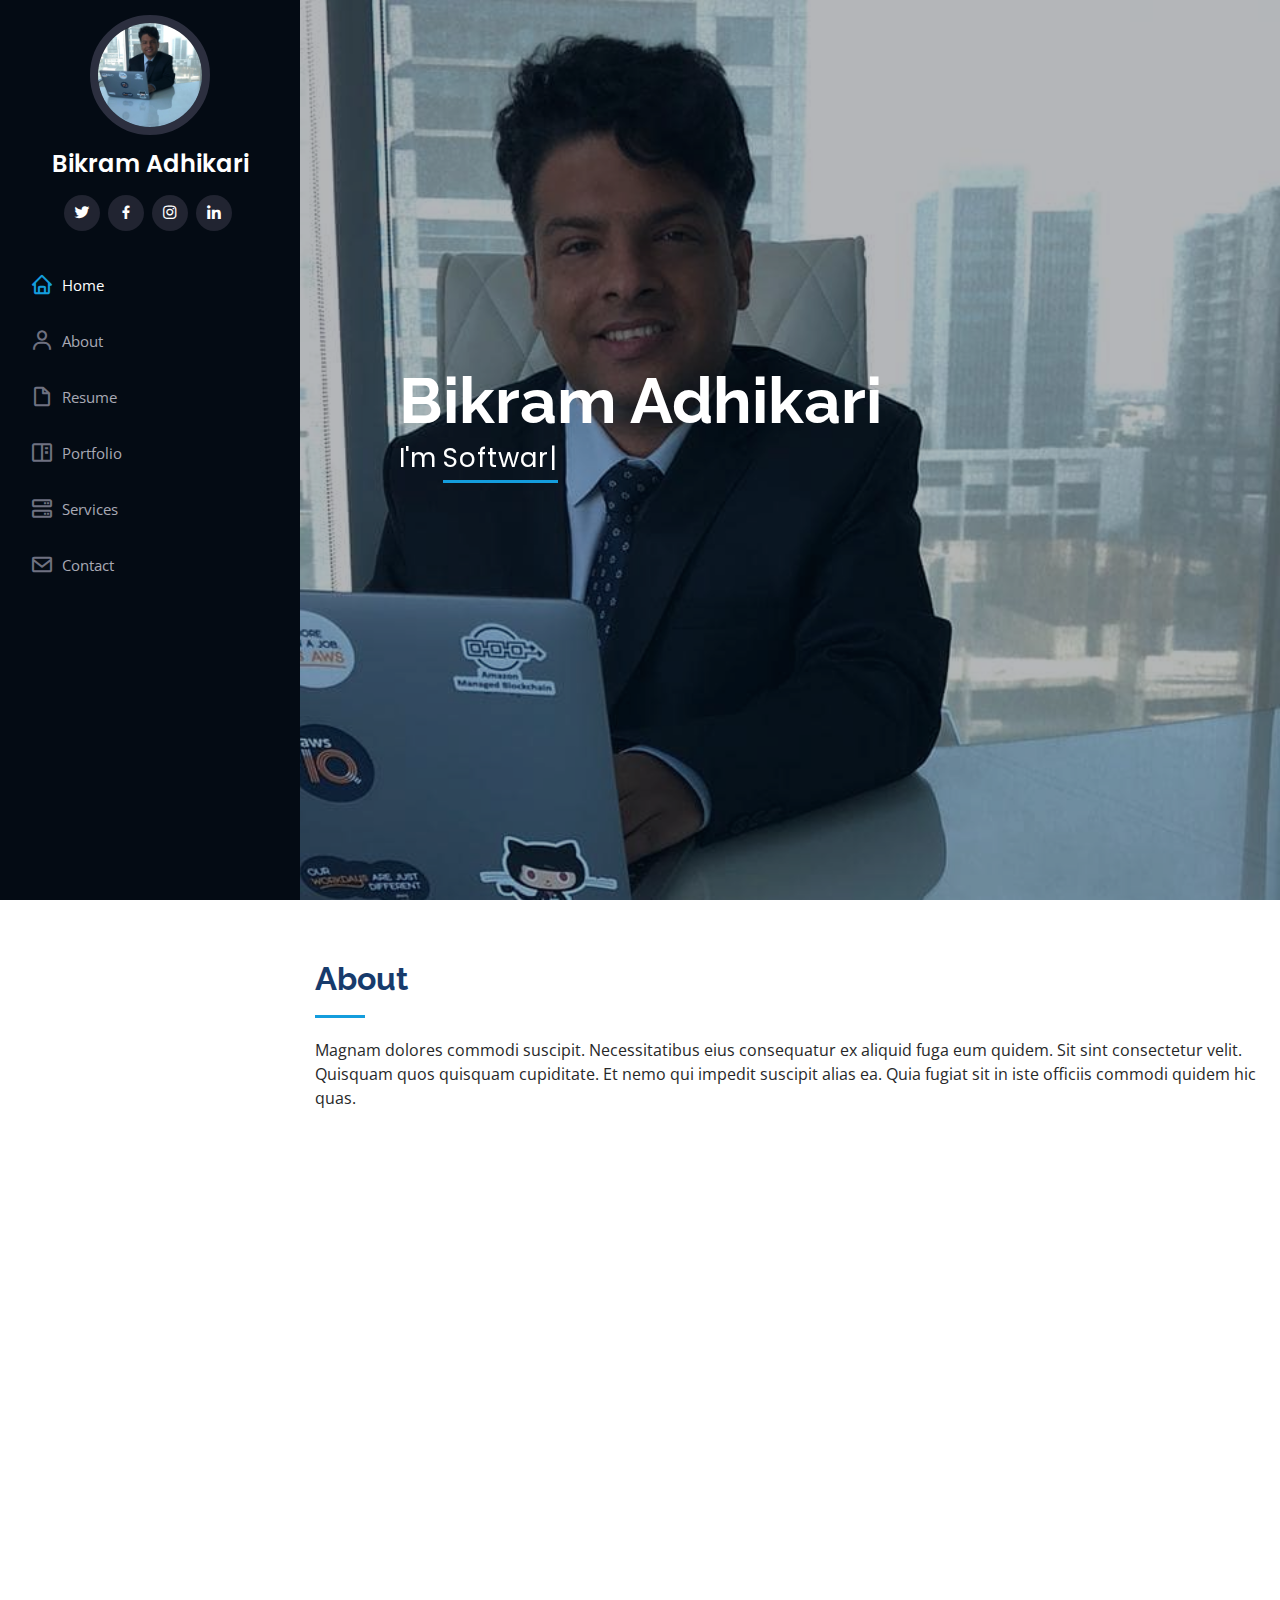
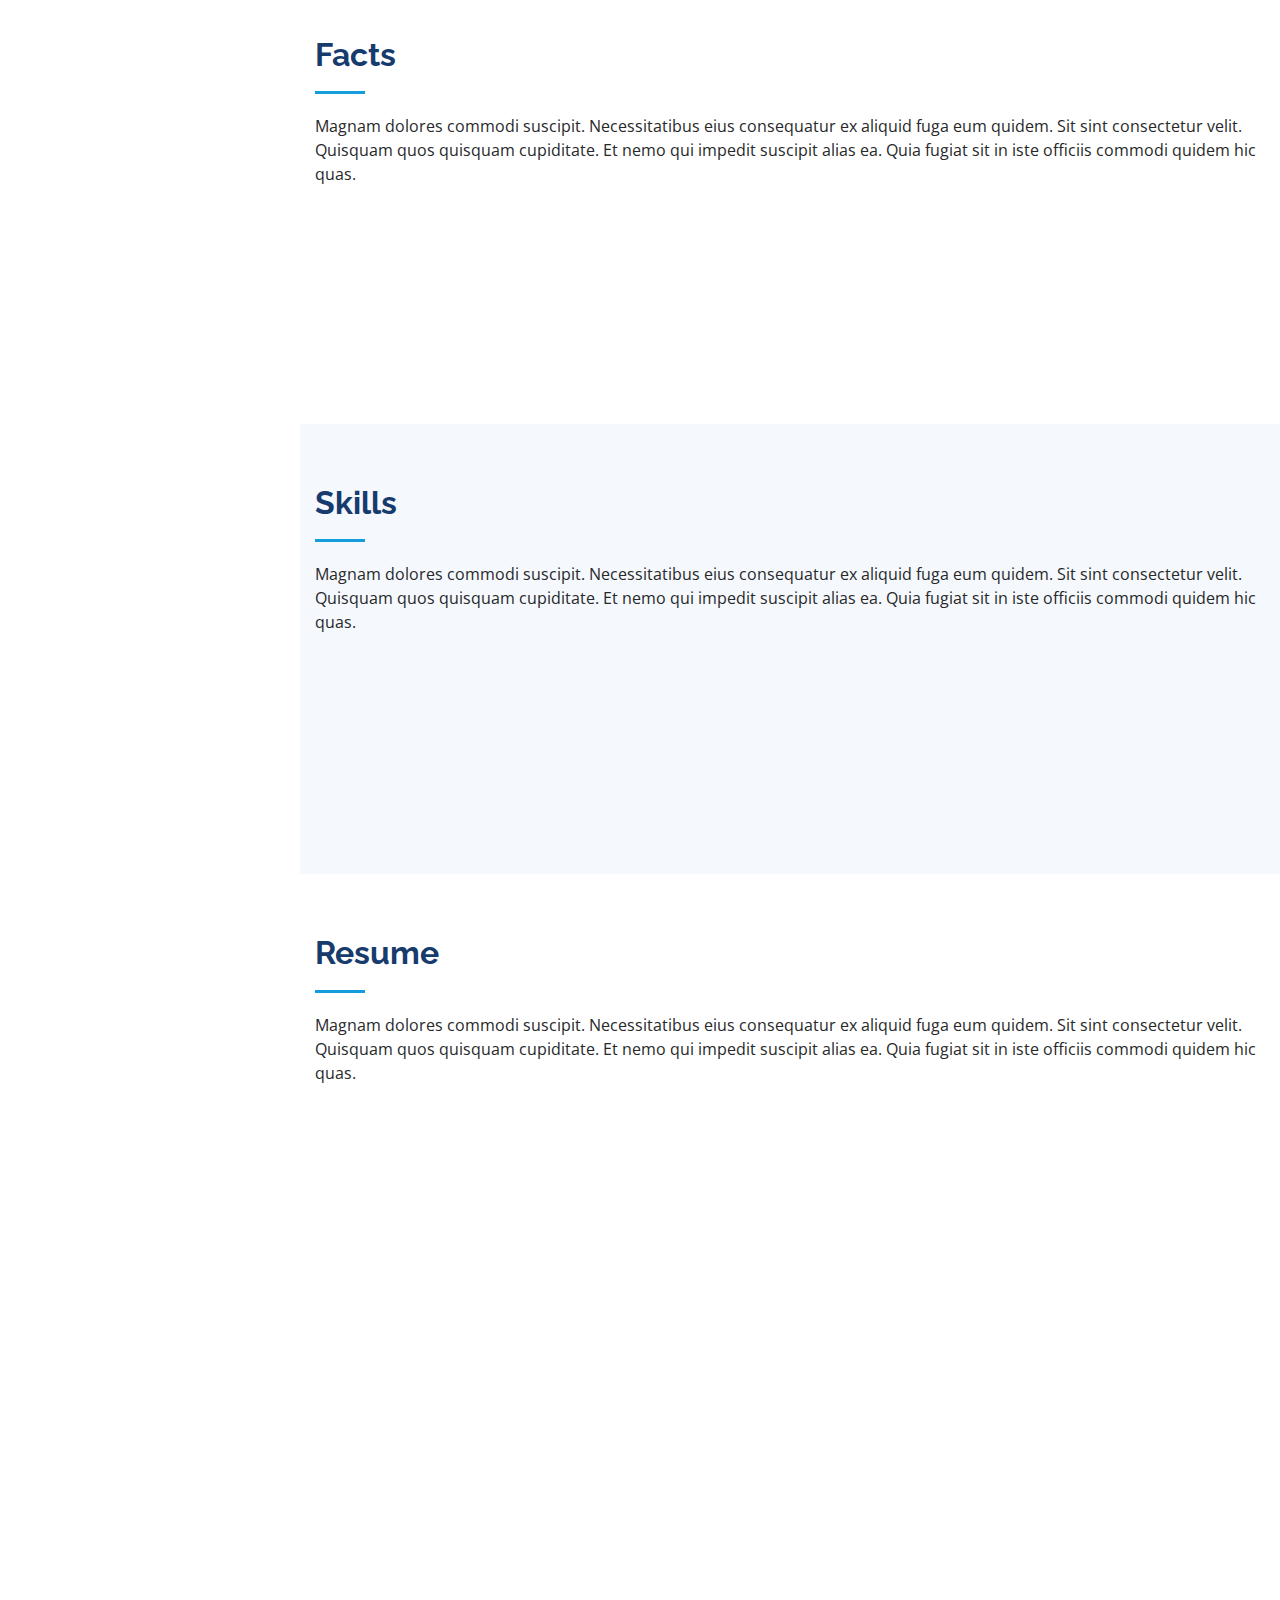
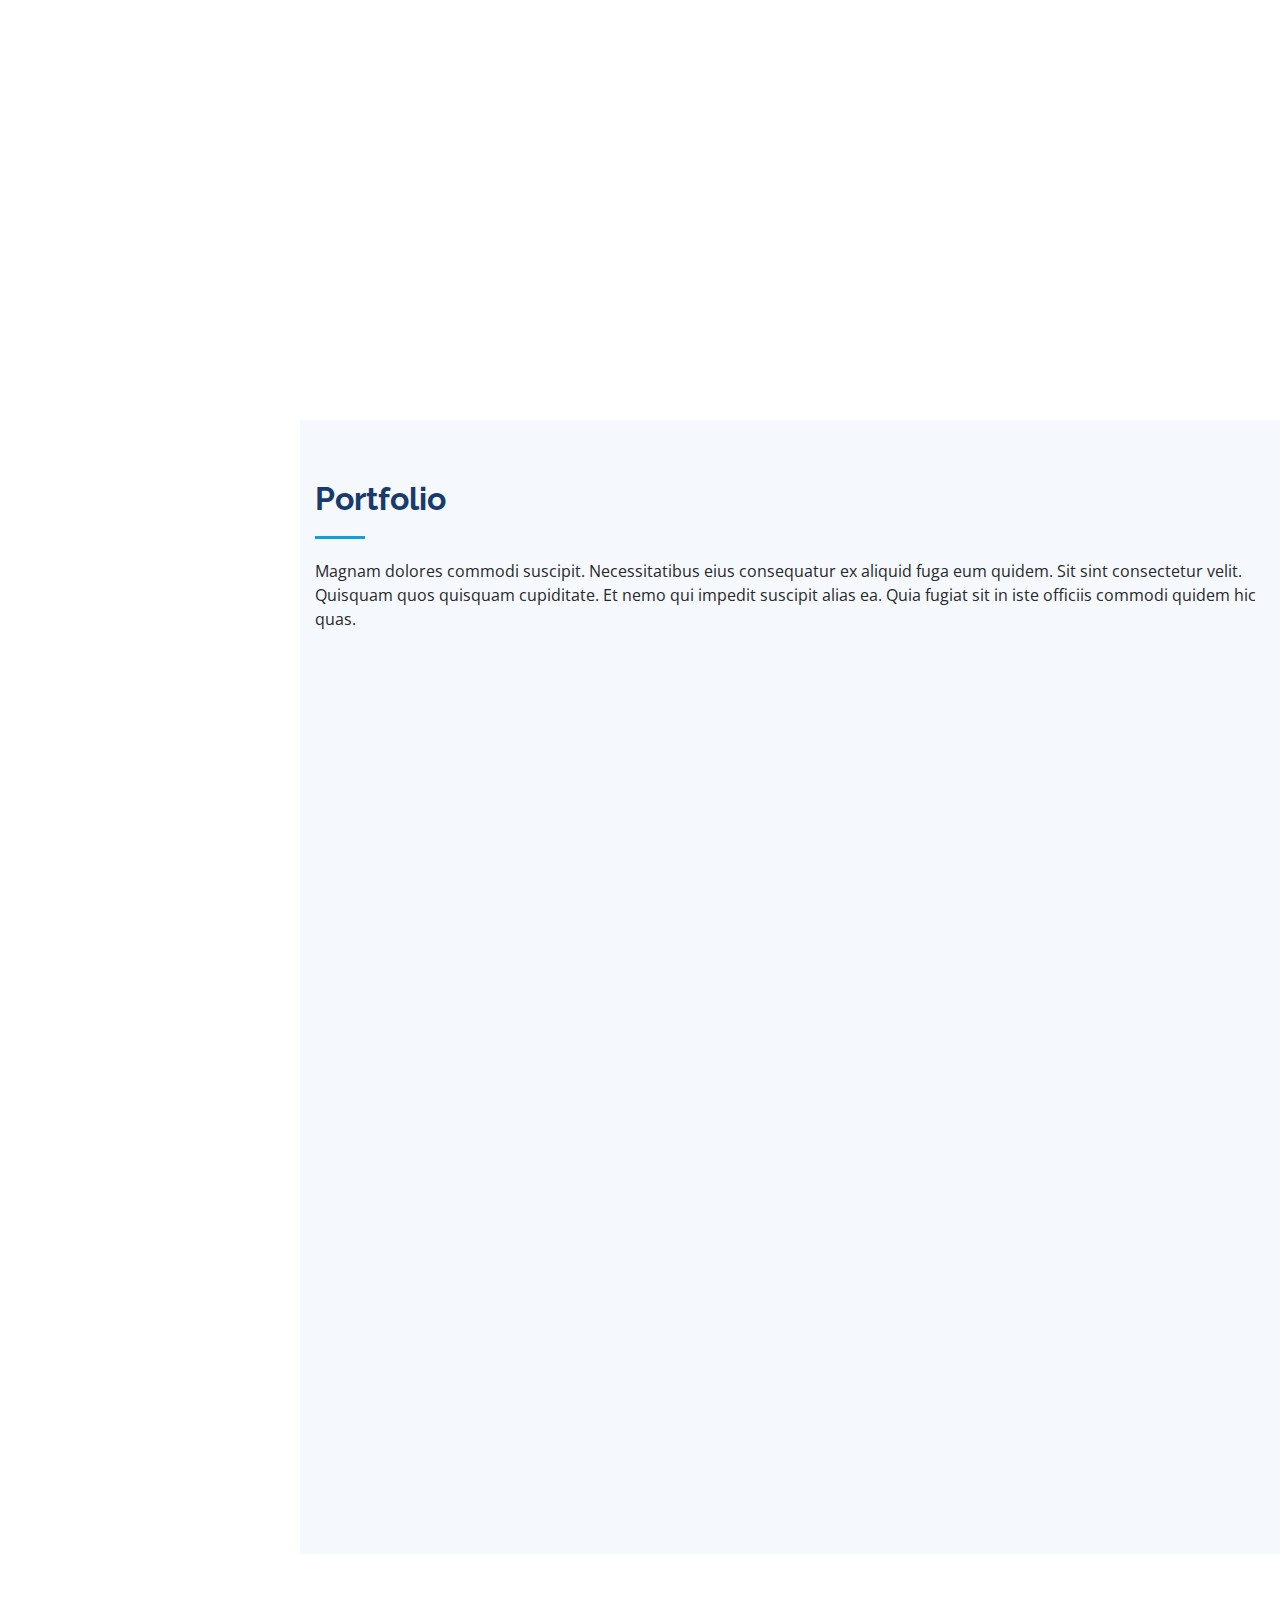
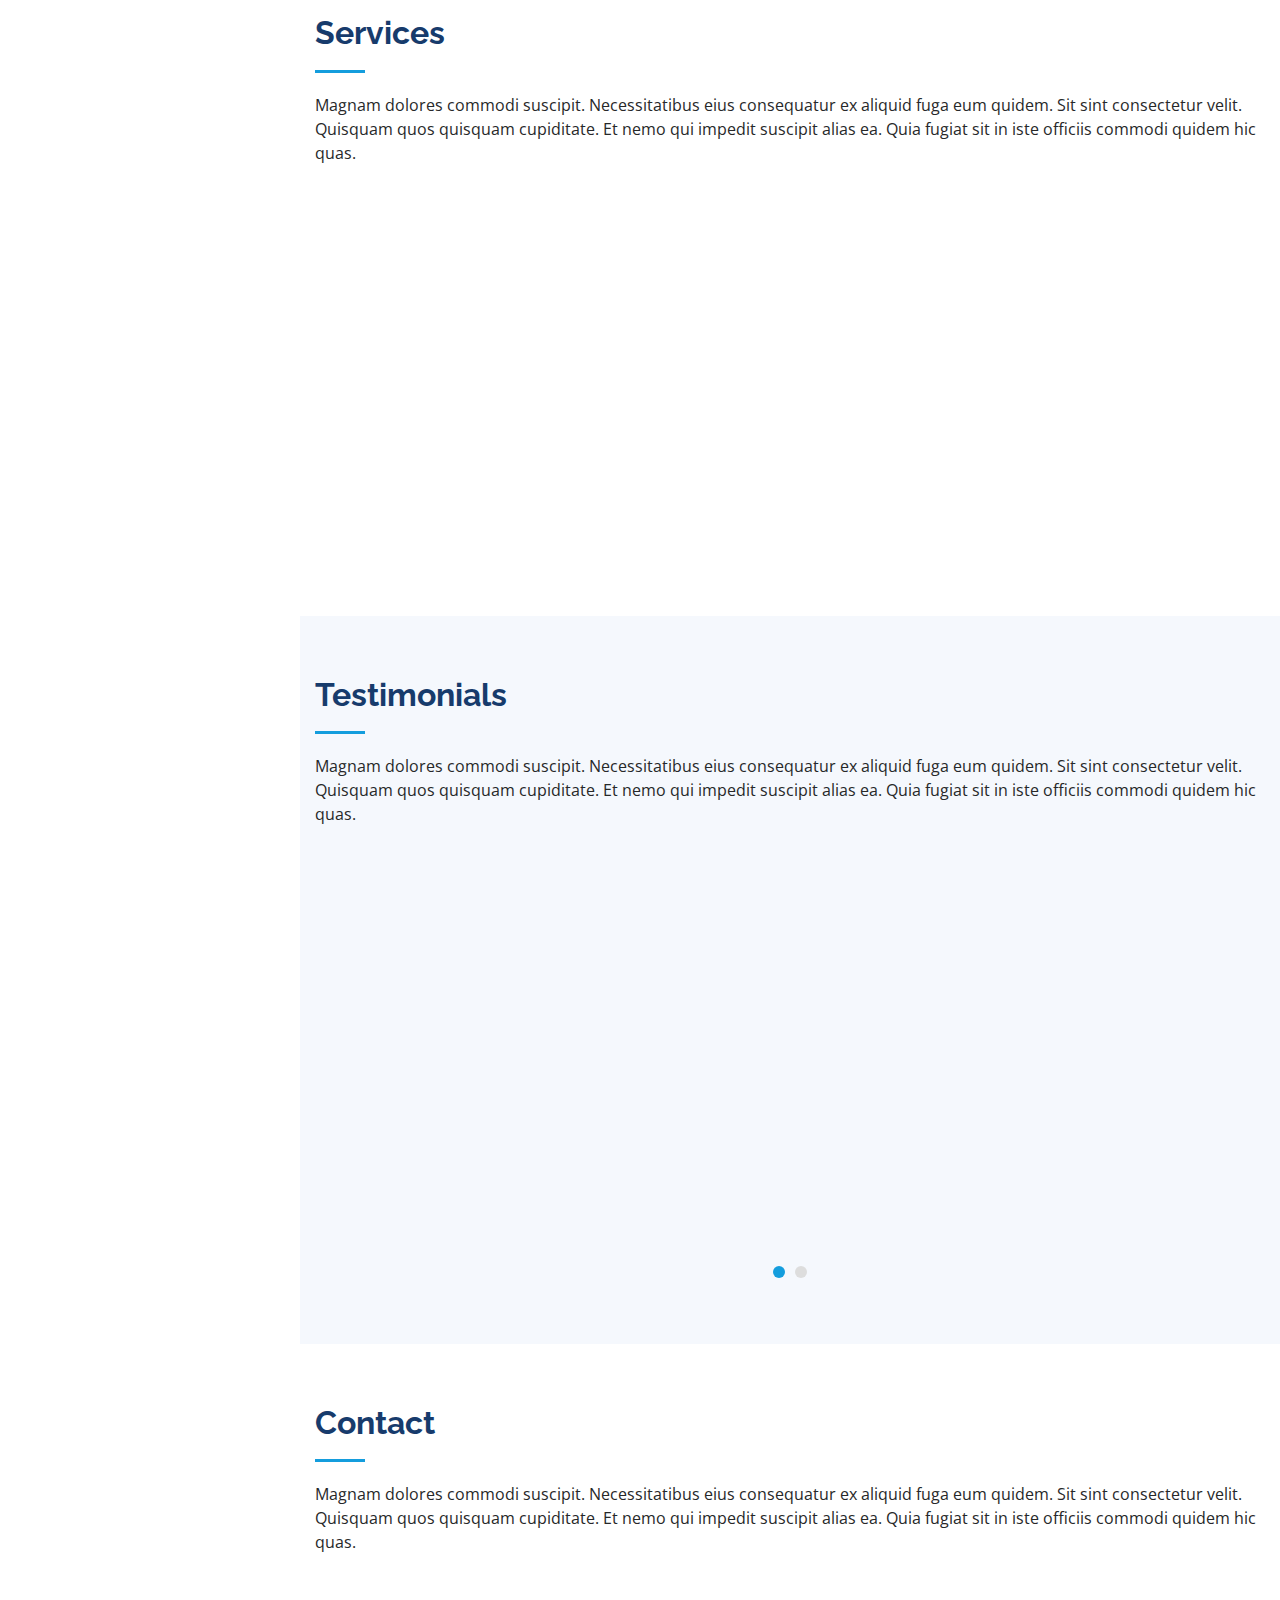
==== index.html @ 29e38da9 "first commit" ====
<!DOCTYPE html>
<html lang="en">

<head>
  <meta charset="utf-8">
  <meta content="width=device-width, initial-scale=1.0" name="viewport">

  <title>Bikram Adhikari</title>
  <meta content="" name="description">
  <meta content="" name="keywords">

  <!-- Favicons -->
  <link href="assets/img/favicon.png" rel="icon">
  <link href="assets/img/apple-touch-icon.png" rel="apple-touch-icon">

  <!-- Google Fonts -->
  <link href="https://fonts.googleapis.com/css?family=Open+Sans:300,300i,400,400i,600,600i,700,700i|Raleway:300,300i,400,400i,500,500i,600,600i,700,700i|Poppins:300,300i,400,400i,500,500i,600,600i,700,700i" rel="stylesheet">

  <!-- Vendor CSS Files -->
  <link href="assets/vendor/bootstrap/css/bootstrap.min.css" rel="stylesheet">
  <link href="assets/vendor/icofont/icofont.min.css" rel="stylesheet">
  <link href="assets/vendor/boxicons/css/boxicons.min.css" rel="stylesheet">
  <link href="assets/vendor/venobox/venobox.css" rel="stylesheet">
  <link href="assets/vendor/owl.carousel/assets/owl.carousel.min.css" rel="stylesheet">
  <link href="assets/vendor/aos/aos.css" rel="stylesheet">

  <!-- Template Main CSS File -->
  <link href="assets/css/style.css" rel="stylesheet">

  <!-- =======================================================
  * Template Name: iPortfolio - v1.5.0
  * Template URL: https://bootstrapmade.com/iportfolio-bootstrap-portfolio-websites-template/
  * Author: BootstrapMade.com
  * License: https://bootstrapmade.com/license/
  ======================================================== -->
</head>

<body>

  <!-- ======= Mobile nav toggle button ======= -->
  <button type="button" class="mobile-nav-toggle d-xl-none"><i class="icofont-navigation-menu"></i></button>

  <!-- ======= Header ======= -->
  <header id="header">
    <div class="d-flex flex-column">

      <div class="profile">
        <img src="assets/img/profile-img.jpg" alt="" class="img-fluid rounded-circle">
        <h1 class="text-light"><a href="index.html">Bikram Adhikari</a></h1>
        <div class="social-links mt-3 text-center">
          <a href="https://twitter.com/meadhikari" class="twitter" target="_blank" rel="noopener noreferrer"><i class="bx bxl-twitter"></i></a>
          <a href="https://facebook.com/meadhikari" class="facebook"><i class="bx bxl-facebook"></i></a>
          <a href="https://instagram.com/meadhikari" class="instagram"><i class="bx bxl-instagram"></i></a>
          <a href="https://www.linkedin.com/in/bikram-adhikari-7a865560/" class="linkedin"><i class="bx bxl-linkedin"></i></a>
        </div>
      </div>

      <nav class="nav-menu">
        <ul>
          <li class="active"><a href="index.html"><i class="bx bx-home"></i> <span>Home</span></a></li>
          <li><a href="#about"><i class="bx bx-user"></i> <span>About</span></a></li>
          <li><a href="#resume"><i class="bx bx-file-blank"></i> <span>Resume</span></a></li>
          <li><a href="#portfolio"><i class="bx bx-book-content"></i> Portfolio</a></li>
          <li><a href="#services"><i class="bx bx-server"></i> Services</a></li>
          <li><a href="#contact"><i class="bx bx-envelope"></i> Contact</a></li>

        </ul>
      </nav><!-- .nav-menu -->
      <button type="button" class="mobile-nav-toggle d-xl-none"><i class="icofont-navigation-menu"></i></button>

    </div>
  </header><!-- End Header -->

  <!-- ======= Hero Section ======= -->
  <section id="hero" class="d-flex flex-column justify-content-center align-items-center">
    <div class="hero-container" data-aos="fade-in">
      <h1>Bikram Adhikari</h1>
      <p>I'm <span class="typed" data-typed-items="Software Engineer, Workaholic, Foodie, Wonderer"></span></p>
    </div>
  </section><!-- End Hero -->

  <main id="main">

    <!-- ======= About Section ======= -->
    <section id="about" class="about">
      <div class="container">

        <div class="section-title">
          <h2>About</h2>
          <p>Magnam dolores commodi suscipit. Necessitatibus eius consequatur ex aliquid fuga eum quidem. Sit sint consectetur velit. Quisquam quos quisquam cupiditate. Et nemo qui impedit suscipit alias ea. Quia fugiat sit in iste officiis commodi quidem hic quas.</p>
        </div>

        <div class="row">
          <div class="col-lg-4" data-aos="fade-right">
            <img src="assets/img/profile-img.jpg" class="img-fluid" alt="">
          </div>
          <div class="col-lg-8 pt-4 pt-lg-0 content" data-aos="fade-left">
            <h3>UI/UX Designer &amp; Web Developer.</h3>
            <p class="font-italic">
              Lorem ipsum dolor sit amet, consectetur adipiscing elit, sed do eiusmod tempor incididunt ut labore et dolore
              magna aliqua.
            </p>
            <div class="row">
              <div class="col-lg-6">
                <ul>
                  <li><i class="icofont-rounded-right"></i> <strong>Birthday:</strong> 1 May 1995</li>
                  <li><i class="icofont-rounded-right"></i> <strong>Website:</strong> www.example.com</li>
                  <li><i class="icofont-rounded-right"></i> <strong>Phone:</strong> +123 456 7890</li>
                  <li><i class="icofont-rounded-right"></i> <strong>City:</strong> City : New York, USA</li>
                </ul>
              </div>
              <div class="col-lg-6">
                <ul>
                  <li><i class="icofont-rounded-right"></i> <strong>Age:</strong> 30</li>
                  <li><i class="icofont-rounded-right"></i> <strong>Degree:</strong> Master</li>
                  <li><i class="icofont-rounded-right"></i> <strong>PhEmailone:</strong> email@example.com</li>
                  <li><i class="icofont-rounded-right"></i> <strong>Freelance:</strong> Available</li>
                </ul>
              </div>
            </div>
            <p>
              Officiis eligendi itaque labore et dolorum mollitia officiis optio vero. Quisquam sunt adipisci omnis et ut. Nulla accusantium dolor incidunt officia tempore. Et eius omnis.
              Cupiditate ut dicta maxime officiis quidem quia. Sed et consectetur qui quia repellendus itaque neque. Aliquid amet quidem ut quaerat cupiditate. Ab et eum qui repellendus omnis culpa magni laudantium dolores.
            </p>
          </div>
        </div>

      </div>
    </section><!-- End About Section -->

    <!-- ======= Facts Section ======= -->
    <section id="facts" class="facts">
      <div class="container">

        <div class="section-title">
          <h2>Facts</h2>
          <p>Magnam dolores commodi suscipit. Necessitatibus eius consequatur ex aliquid fuga eum quidem. Sit sint consectetur velit. Quisquam quos quisquam cupiditate. Et nemo qui impedit suscipit alias ea. Quia fugiat sit in iste officiis commodi quidem hic quas.</p>
        </div>

        <div class="row no-gutters">

          <div class="col-lg-3 col-md-6 d-md-flex align-items-md-stretch" data-aos="fade-up">
            <div class="count-box">
              <i class="icofont-simple-smile"></i>
              <span data-toggle="counter-up">232</span>
              <p><strong>Happy Clients</strong> consequuntur quae</p>
            </div>
          </div>

          <div class="col-lg-3 col-md-6 d-md-flex align-items-md-stretch" data-aos="fade-up" data-aos-delay="100">
            <div class="count-box">
              <i class="icofont-document-folder"></i>
              <span data-toggle="counter-up">521</span>
              <p><strong>Projects</strong> adipisci atque cum quia aut</p>
            </div>
          </div>

          <div class="col-lg-3 col-md-6 d-md-flex align-items-md-stretch" data-aos="fade-up" data-aos-delay="200">
            <div class="count-box">
              <i class="icofont-live-support"></i>
              <span data-toggle="counter-up">1,463</span>
              <p><strong>Hours Of Support</strong> aut commodi quaerat</p>
            </div>
          </div>

          <div class="col-lg-3 col-md-6 d-md-flex align-items-md-stretch" data-aos="fade-up" data-aos-delay="300">
            <div class="count-box">
              <i class="icofont-users-alt-5"></i>
              <span data-toggle="counter-up">15</span>
              <p><strong>Hard Workers</strong> rerum asperiores dolor</p>
            </div>
          </div>

        </div>

      </div>
    </section><!-- End Facts Section -->

    <!-- ======= Skills Section ======= -->
    <section id="skills" class="skills section-bg">
      <div class="container">

        <div class="section-title">
          <h2>Skills</h2>
          <p>Magnam dolores commodi suscipit. Necessitatibus eius consequatur ex aliquid fuga eum quidem. Sit sint consectetur velit. Quisquam quos quisquam cupiditate. Et nemo qui impedit suscipit alias ea. Quia fugiat sit in iste officiis commodi quidem hic quas.</p>
        </div>

        <div class="row skills-content">

          <div class="col-lg-6" data-aos="fade-up">

            <div class="progress">
              <span class="skill">HTML <i class="val">100%</i></span>
              <div class="progress-bar-wrap">
                <div class="progress-bar" role="progressbar" aria-valuenow="100" aria-valuemin="0" aria-valuemax="100"></div>
              </div>
            </div>

            <div class="progress">
              <span class="skill">CSS <i class="val">90%</i></span>
              <div class="progress-bar-wrap">
                <div class="progress-bar" role="progressbar" aria-valuenow="90" aria-valuemin="0" aria-valuemax="100"></div>
              </div>
            </div>

            <div class="progress">
              <span class="skill">JavaScript <i class="val">75%</i></span>
              <div class="progress-bar-wrap">
                <div class="progress-bar" role="progressbar" aria-valuenow="75" aria-valuemin="0" aria-valuemax="100"></div>
              </div>
            </div>

          </div>

          <div class="col-lg-6" data-aos="fade-up" data-aos-delay="100">

            <div class="progress">
              <span class="skill">PHP <i class="val">80%</i></span>
              <div class="progress-bar-wrap">
                <div class="progress-bar" role="progressbar" aria-valuenow="80" aria-valuemin="0" aria-valuemax="100"></div>
              </div>
            </div>

            <div class="progress">
              <span class="skill">WordPress/CMS <i class="val">90%</i></span>
              <div class="progress-bar-wrap">
                <div class="progress-bar" role="progressbar" aria-valuenow="90" aria-valuemin="0" aria-valuemax="100"></div>
              </div>
            </div>

            <div class="progress">
              <span class="skill">Photoshop <i class="val">55%</i></span>
              <div class="progress-bar-wrap">
                <div class="progress-bar" role="progressbar" aria-valuenow="55" aria-valuemin="0" aria-valuemax="100"></div>
              </div>
            </div>

          </div>

        </div>

      </div>
    </section><!-- End Skills Section -->

    <!-- ======= Resume Section ======= -->
    <section id="resume" class="resume">
      <div class="container">

        <div class="section-title">
          <h2>Resume</h2>
          <p>Magnam dolores commodi suscipit. Necessitatibus eius consequatur ex aliquid fuga eum quidem. Sit sint consectetur velit. Quisquam quos quisquam cupiditate. Et nemo qui impedit suscipit alias ea. Quia fugiat sit in iste officiis commodi quidem hic quas.</p>
        </div>

        <div class="row">
          <div class="col-lg-6" data-aos="fade-up">
            <h3 class="resume-title">Sumary</h3>
            <div class="resume-item pb-0">
              <h4>Bikram Adhikari</h4>
              <p><em>Innovative and deadline-driven Graphic Designer with 3+ years of experience designing and developing user-centered digital/print marketing material from initial concept to final, polished deliverable.</em></p>
              <ul>
                <li>Portland par 127,Orlando, FL</li>
                <li>(123) 456-7891</li>
                <li>alice.barkley@example.com</li>
              </ul>
            </div>

            <h3 class="resume-title">Education</h3>
            <div class="resume-item">
              <h4>Master of Fine Arts &amp; Graphic Design</h4>
              <h5>2015 - 2016</h5>
              <p><em>Rochester Institute of Technology, Rochester, NY</em></p>
              <p>Qui deserunt veniam. Et sed aliquam labore tempore sed quisquam iusto autem sit. Ea vero voluptatum qui ut dignissimos deleniti nerada porti sand markend</p>
            </div>
            <div class="resume-item">
              <h4>Bachelor of Fine Arts &amp; Graphic Design</h4>
              <h5>2010 - 2014</h5>
              <p><em>Rochester Institute of Technology, Rochester, NY</em></p>
              <p>Quia nobis sequi est occaecati aut. Repudiandae et iusto quae reiciendis et quis Eius vel ratione eius unde vitae rerum voluptates asperiores voluptatem Earum molestiae consequatur neque etlon sader mart dila</p>
            </div>
          </div>
          <div class="col-lg-6" data-aos="fade-up" data-aos-delay="100">
            <h3 class="resume-title">Professional Experience</h3>
            <div class="resume-item">
              <h4>Senior graphic design specialist</h4>
              <h5>2019 - Present</h5>
              <p><em>Experion, New York, NY </em></p>
              <ul>
                <li>Lead in the design, development, and implementation of the graphic, layout, and production communication materials</li>
                <li>Delegate tasks to the 7 members of the design team and provide counsel on all aspects of the project. </li>
                <li>Supervise the assessment of all graphic materials in order to ensure quality and accuracy of the design</li>
                <li>Oversee the efficient use of production project budgets ranging from $2,000 - $25,000</li>
              </ul>
            </div>
            <div class="resume-item">
              <h4>Graphic design specialist</h4>
              <h5>2017 - 2018</h5>
              <p><em>Stepping Stone Advertising, New York, NY</em></p>
              <ul>
                <li>Developed numerous marketing programs (logos, brochures,infographics, presentations, and advertisements).</li>
                <li>Managed up to 5 projects or tasks at a given time while under pressure</li>
                <li>Recommended and consulted with clients on the most appropriate graphic design</li>
                <li>Created 4+ design presentations and proposals a month for clients and account managers</li>
              </ul>
            </div>
          </div>
        </div>

      </div>
    </section><!-- End Resume Section -->

    <!-- ======= Portfolio Section ======= -->
    <section id="portfolio" class="portfolio section-bg">
      <div class="container">

        <div class="section-title">
          <h2>Portfolio</h2>
          <p>Magnam dolores commodi suscipit. Necessitatibus eius consequatur ex aliquid fuga eum quidem. Sit sint consectetur velit. Quisquam quos quisquam cupiditate. Et nemo qui impedit suscipit alias ea. Quia fugiat sit in iste officiis commodi quidem hic quas.</p>
        </div>

        <div class="row" data-aos="fade-up">
          <div class="col-lg-12 d-flex justify-content-center">
            <ul id="portfolio-flters">
              <li data-filter="*" class="filter-active">All</li>
              <li data-filter=".filter-app">App</li>
              <li data-filter=".filter-card">Card</li>
              <li data-filter=".filter-web">Web</li>
            </ul>
          </div>
        </div>

        <div class="row portfolio-container" data-aos="fade-up" data-aos-delay="100">

          <div class="col-lg-4 col-md-6 portfolio-item filter-app">
            <div class="portfolio-wrap">
              <img src="assets/img/portfolio/portfolio-1.jpg" class="img-fluid" alt="">
              <div class="portfolio-links">
                <a href="assets/img/portfolio/portfolio-1.jpg" data-gall="portfolioGallery" class="venobox" title="App 1"><i class="bx bx-plus"></i></a>
                <a href="portfolio-details.html" title="More Details"><i class="bx bx-link"></i></a>
              </div>
            </div>
          </div>

          <div class="col-lg-4 col-md-6 portfolio-item filter-web">
            <div class="portfolio-wrap">
              <img src="assets/img/portfolio/portfolio-2.jpg" class="img-fluid" alt="">
              <div class="portfolio-links">
                <a href="assets/img/portfolio/portfolio-2.jpg" data-gall="portfolioGallery" class="venobox" title="Web 3"><i class="bx bx-plus"></i></a>
                <a href="portfolio-details.html" title="More Details"><i class="bx bx-link"></i></a>
              </div>
            </div>
          </div>

          <div class="col-lg-4 col-md-6 portfolio-item filter-app">
            <div class="portfolio-wrap">
              <img src="assets/img/portfolio/portfolio-3.jpg" class="img-fluid" alt="">
              <div class="portfolio-links">
                <a href="assets/img/portfolio/portfolio-3.jpg" data-gall="portfolioGallery" class="venobox" title="App 2"><i class="bx bx-plus"></i></a>
                <a href="portfolio-details.html" title="More Details"><i class="bx bx-link"></i></a>
              </div>
            </div>
          </div>

          <div class="col-lg-4 col-md-6 portfolio-item filter-card">
            <div class="portfolio-wrap">
              <img src="assets/img/portfolio/portfolio-4.jpg" class="img-fluid" alt="">
              <div class="portfolio-links">
                <a href="assets/img/portfolio/portfolio-4.jpg" data-gall="portfolioGallery" class="venobox" title="Card 2"><i class="bx bx-plus"></i></a>
                <a href="portfolio-details.html" title="More Details"><i class="bx bx-link"></i></a>
              </div>
            </div>
          </div>

          <div class="col-lg-4 col-md-6 portfolio-item filter-web">
            <div class="portfolio-wrap">
              <img src="assets/img/portfolio/portfolio-5.jpg" class="img-fluid" alt="">
              <div class="portfolio-links">
                <a href="assets/img/portfolio/portfolio-5.jpg" data-gall="portfolioGallery" class="venobox" title="Web 2"><i class="bx bx-plus"></i></a>
                <a href="portfolio-details.html" title="More Details"><i class="bx bx-link"></i></a>
              </div>
            </div>
          </div>

          <div class="col-lg-4 col-md-6 portfolio-item filter-app">
            <div class="portfolio-wrap">
              <img src="assets/img/portfolio/portfolio-6.jpg" class="img-fluid" alt="">
              <div class="portfolio-links">
                <a href="assets/img/portfolio/portfolio-6.jpg" data-gall="portfolioGallery" class="venobox" title="App 3"><i class="bx bx-plus"></i></a>
                <a href="portfolio-details.html" title="More Details"><i class="bx bx-link"></i></a>
              </div>
            </div>
          </div>

          <div class="col-lg-4 col-md-6 portfolio-item filter-card">
            <div class="portfolio-wrap">
              <img src="assets/img/portfolio/portfolio-7.jpg" class="img-fluid" alt="">
              <div class="portfolio-links">
                <a href="assets/img/portfolio/portfolio-7.jpg" data-gall="portfolioGallery" class="venobox" title="Card 1"><i class="bx bx-plus"></i></a>
                <a href="portfolio-details.html" title="More Details"><i class="bx bx-link"></i></a>
              </div>
            </div>
          </div>

          <div class="col-lg-4 col-md-6 portfolio-item filter-card">
            <div class="portfolio-wrap">
              <img src="assets/img/portfolio/portfolio-8.jpg" class="img-fluid" alt="">
              <div class="portfolio-links">
                <a href="assets/img/portfolio/portfolio-8.jpg" data-gall="portfolioGallery" class="venobox" title="Card 3"><i class="bx bx-plus"></i></a>
                <a href="portfolio-details.html" title="More Details"><i class="bx bx-link"></i></a>
              </div>
            </div>
          </div>

          <div class="col-lg-4 col-md-6 portfolio-item filter-web">
            <div class="portfolio-wrap">
              <img src="assets/img/portfolio/portfolio-9.jpg" class="img-fluid" alt="">
              <div class="portfolio-links">
                <a href="assets/img/portfolio/portfolio-9.jpg" data-gall="portfolioGallery" class="venobox" title="Web 3"><i class="bx bx-plus"></i></a>
                <a href="portfolio-details.html" title="More Details"><i class="bx bx-link"></i></a>
              </div>
            </div>
          </div>

        </div>

      </div>
    </section><!-- End Portfolio Section -->

    <!-- ======= Services Section ======= -->
    <section id="services" class="services">
      <div class="container">

        <div class="section-title">
          <h2>Services</h2>
          <p>Magnam dolores commodi suscipit. Necessitatibus eius consequatur ex aliquid fuga eum quidem. Sit sint consectetur velit. Quisquam quos quisquam cupiditate. Et nemo qui impedit suscipit alias ea. Quia fugiat sit in iste officiis commodi quidem hic quas.</p>
        </div>

        <div class="row">
          <div class="col-lg-4 col-md-6 icon-box" data-aos="fade-up">
            <div class="icon"><i class="icofont-computer"></i></div>
            <h4 class="title"><a href="">Lorem Ipsum</a></h4>
            <p class="description">Voluptatum deleniti atque corrupti quos dolores et quas molestias excepturi sint occaecati cupiditate non provident</p>
          </div>
          <div class="col-lg-4 col-md-6 icon-box" data-aos="fade-up" data-aos-delay="100">
            <div class="icon"><i class="icofont-chart-bar-graph"></i></div>
            <h4 class="title"><a href="">Dolor Sitema</a></h4>
            <p class="description">Minim veniam, quis nostrud exercitation ullamco laboris nisi ut aliquip ex ea commodo consequat tarad limino ata</p>
          </div>
          <div class="col-lg-4 col-md-6 icon-box" data-aos="fade-up" data-aos-delay="200">
            <div class="icon"><i class="icofont-earth"></i></div>
            <h4 class="title"><a href="">Sed ut perspiciatis</a></h4>
            <p class="description">Duis aute irure dolor in reprehenderit in voluptate velit esse cillum dolore eu fugiat nulla pariatur</p>
          </div>
          <div class="col-lg-4 col-md-6 icon-box" data-aos="fade-up" data-aos-delay="300">
            <div class="icon"><i class="icofont-image"></i></div>
            <h4 class="title"><a href="">Magni Dolores</a></h4>
            <p class="description">Excepteur sint occaecat cupidatat non proident, sunt in culpa qui officia deserunt mollit anim id est laborum</p>
          </div>
          <div class="col-lg-4 col-md-6 icon-box" data-aos="fade-up" data-aos-delay="400">
            <div class="icon"><i class="icofont-settings"></i></div>
            <h4 class="title"><a href="">Nemo Enim</a></h4>
            <p class="description">At vero eos et accusamus et iusto odio dignissimos ducimus qui blanditiis praesentium voluptatum deleniti atque</p>
          </div>
          <div class="col-lg-4 col-md-6 icon-box" data-aos="fade-up" data-aos-delay="500">
            <div class="icon"><i class="icofont-tasks-alt"></i></div>
            <h4 class="title"><a href="">Eiusmod Tempor</a></h4>
            <p class="description">Et harum quidem rerum facilis est et expedita distinctio. Nam libero tempore, cum soluta nobis est eligendi</p>
          </div>
        </div>

      </div>
    </section><!-- End Services Section -->

    <!-- ======= Testimonials Section ======= -->
    <section id="testimonials" class="testimonials section-bg">
      <div class="container">

        <div class="section-title">
          <h2>Testimonials</h2>
          <p>Magnam dolores commodi suscipit. Necessitatibus eius consequatur ex aliquid fuga eum quidem. Sit sint consectetur velit. Quisquam quos quisquam cupiditate. Et nemo qui impedit suscipit alias ea. Quia fugiat sit in iste officiis commodi quidem hic quas.</p>
        </div>

        <div class="owl-carousel testimonials-carousel">

          <div class="testimonial-item" data-aos="fade-up">
            <p>
              <i class="bx bxs-quote-alt-left quote-icon-left"></i>
              Proin iaculis purus consequat sem cure digni ssim donec porttitora entum suscipit rhoncus. Accusantium quam, ultricies eget id, aliquam eget nibh et. Maecen aliquam, risus at semper.
              <i class="bx bxs-quote-alt-right quote-icon-right"></i>
            </p>
            <img src="assets/img/testimonials/testimonials-1.jpg" class="testimonial-img" alt="">
            <h3>Saul Goodman</h3>
            <h4>Ceo &amp; Founder</h4>
          </div>

          <div class="testimonial-item" data-aos="fade-up" data-aos-delay="100">
            <p>
              <i class="bx bxs-quote-alt-left quote-icon-left"></i>
              Export tempor illum tamen malis malis eram quae irure esse labore quem cillum quid cillum eram malis quorum velit fore eram velit sunt aliqua noster fugiat irure amet legam anim culpa.
              <i class="bx bxs-quote-alt-right quote-icon-right"></i>
            </p>
            <img src="assets/img/testimonials/testimonials-2.jpg" class="testimonial-img" alt="">
            <h3>Sara Wilsson</h3>
            <h4>Designer</h4>
          </div>

          <div class="testimonial-item" data-aos="fade-up" data-aos-delay="200">
            <p>
              <i class="bx bxs-quote-alt-left quote-icon-left"></i>
              Enim nisi quem export duis labore cillum quae magna enim sint quorum nulla quem veniam duis minim tempor labore quem eram duis noster aute amet eram fore quis sint minim.
              <i class="bx bxs-quote-alt-right quote-icon-right"></i>
            </p>
            <img src="assets/img/testimonials/testimonials-3.jpg" class="testimonial-img" alt="">
            <h3>Jena Karlis</h3>
            <h4>Store Owner</h4>
          </div>

          <div class="testimonial-item" data-aos="fade-up" data-aos-delay="300">
            <p>
              <i class="bx bxs-quote-alt-left quote-icon-left"></i>
              Fugiat enim eram quae cillum dolore dolor amet nulla culpa multos export minim fugiat minim velit minim dolor enim duis veniam ipsum anim magna sunt elit fore quem dolore labore illum veniam.
              <i class="bx bxs-quote-alt-right quote-icon-right"></i>
            </p>
            <img src="assets/img/testimonials/testimonials-4.jpg" class="testimonial-img" alt="">
            <h3>Matt Brandon</h3>
            <h4>Freelancer</h4>
          </div>

          <div class="testimonial-item" data-aos="fade-up" data-aos-delay="400">
            <p>
              <i class="bx bxs-quote-alt-left quote-icon-left"></i>
              Quis quorum aliqua sint quem legam fore sunt eram irure aliqua veniam tempor noster veniam enim culpa labore duis sunt culpa nulla illum cillum fugiat legam esse veniam culpa fore nisi cillum quid.
              <i class="bx bxs-quote-alt-right quote-icon-right"></i>
            </p>
            <img src="assets/img/testimonials/testimonials-5.jpg" class="testimonial-img" alt="">
            <h3>John Larson</h3>
            <h4>Entrepreneur</h4>
          </div>

        </div>

      </div>
    </section><!-- End Testimonials Section -->

    <!-- ======= Contact Section ======= -->
    <section id="contact" class="contact">
      <div class="container">

        <div class="section-title">
          <h2>Contact</h2>
          <p>Magnam dolores commodi suscipit. Necessitatibus eius consequatur ex aliquid fuga eum quidem. Sit sint consectetur velit. Quisquam quos quisquam cupiditate. Et nemo qui impedit suscipit alias ea. Quia fugiat sit in iste officiis commodi quidem hic quas.</p>
        </div>

        <div class="row" data-aos="fade-in">

          <div class="col-lg-5 d-flex align-items-stretch">
            <div class="info">
              <div class="address">
                <i class="icofont-google-map"></i>
                <h4>Location:</h4>
                <p>A108 Adam Street, New York, NY 535022</p>
              </div>

              <div class="email">
                <i class="icofont-envelope"></i>
                <h4>Email:</h4>
                <p>info@example.com</p>
              </div>

              <div class="phone">
                <i class="icofont-phone"></i>
                <h4>Call:</h4>
                <p>+1 5589 55488 55s</p>
              </div>

              <iframe src="https://www.google.com/maps/embed?pb=!1m14!1m8!1m3!1d12097.433213460943!2d-74.0062269!3d40.7101282!3m2!1i1024!2i768!4f13.1!3m3!1m2!1s0x0%3A0xb89d1fe6bc499443!2sDowntown+Conference+Center!5e0!3m2!1smk!2sbg!4v1539943755621" frameborder="0" style="border:0; width: 100%; height: 290px;" allowfullscreen></iframe>
            </div>

          </div>

          <div class="col-lg-7 mt-5 mt-lg-0 d-flex align-items-stretch">
            <form action="forms/contact.php" method="post" role="form" class="php-email-form">
              <div class="form-row">
                <div class="form-group col-md-6">
                  <label for="name">Your Name</label>
                  <input type="text" name="name" class="form-control" id="name" data-rule="minlen:4" data-msg="Please enter at least 4 chars" />
                  <div class="validate"></div>
                </div>
                <div class="form-group col-md-6">
                  <label for="name">Your Email</label>
                  <input type="email" class="form-control" name="email" id="email" data-rule="email" data-msg="Please enter a valid email" />
                  <div class="validate"></div>
                </div>
              </div>
              <div class="form-group">
                <label for="name">Subject</label>
                <input type="text" class="form-control" name="subject" id="subject" data-rule="minlen:4" data-msg="Please enter at least 8 chars of subject" />
                <div class="validate"></div>
              </div>
              <div class="form-group">
                <label for="name">Message</label>
                <textarea class="form-control" name="message" rows="10" data-rule="required" data-msg="Please write something for us"></textarea>
                <div class="validate"></div>
              </div>
              <div class="mb-3">
                <div class="loading">Loading</div>
                <div class="error-message"></div>
                <div class="sent-message">Your message has been sent. Thank you!</div>
              </div>
              <div class="text-center"><button type="submit">Send Message</button></div>
            </form>
          </div>

        </div>

      </div>
    </section><!-- End Contact Section -->

  </main><!-- End #main -->

  
  <a href="#" class="back-to-top"><i class="icofont-simple-up"></i></a>

  <!-- Vendor JS Files -->
  <script src="assets/vendor/jquery/jquery.min.js"></script>
  <script src="assets/vendor/bootstrap/js/bootstrap.bundle.min.js"></script>
  <script src="assets/vendor/jquery.easing/jquery.easing.min.js"></script>
  <script src="assets/vendor/php-email-form/validate.js"></script>
  <script src="assets/vendor/waypoints/jquery.waypoints.min.js"></script>
  <script src="assets/vendor/counterup/counterup.min.js"></script>
  <script src="assets/vendor/isotope-layout/isotope.pkgd.min.js"></script>
  <script src="assets/vendor/venobox/venobox.min.js"></script>
  <script src="assets/vendor/owl.carousel/owl.carousel.min.js"></script>
  <script src="assets/vendor/typed.js/typed.min.js"></script>
  <script src="assets/vendor/aos/aos.js"></script>

  <!-- Template Main JS File -->
  <script src="assets/js/main.js"></script>

</body>

</html>
---- assets/vendor/venobox/venobox.css ----
/* ------ venobox.css --------*/
.vbox-overlay *, .vbox-overlay *:before, .vbox-overlay *:after{
    -webkit-backface-visibility: hidden;
    -webkit-box-sizing:border-box;
    -moz-box-sizing:border-box;
    box-sizing:border-box;
}
.vbox-overlay * { 
    -webkit-backface-visibility: visible;
    backface-visibility: visible;
}
.vbox-overlay{
    display: -webkit-flex;
    display: flex;
    -webkit-flex-direction: column;
    flex-direction: column;
    -webkit-justify-content: center;
    justify-content: center;
    -webkit-align-items: center;
    align-items: center;
    position: fixed;
    left: 0;
    top: 0;
    bottom: 0;
    right: 0;
    z-index: 999999;
}

/* ----- navigation ----- */
.vbox-title{
    width: 100%;
    height: 40px;
    float: left;
    text-align: center;
    line-height: 28px;
    font-size: 12px;
    padding: 6px 50px;
    overflow: hidden;
    position: fixed;
    display: none;
    left: 0;
    z-index: 89;
}
.vbox-close{
    cursor: pointer;
    position: fixed;
    top: -1px;
    right: 0;
    width: 50px;
    height: 40px;
    padding: 6px;
    display: block;
    background-position:10px center;
    overflow: hidden;
    font-size: 24px;
    line-height: 1;
    text-align: center;
    z-index: 99;
}
.vbox-left{
    cursor: pointer;
    position: fixed;
    left: 0;
    height: 40px;
    overflow: hidden;
    line-height: 28px;
    font-size: 12px;
    z-index: 99;
    display: flex;
    align-items:center;
}
.vbox-num{
    display: inline-block;
    margin: 6px 0 6px 15px;
}
/* ----- Social share ----- */
.vbox-share{
    line-height: 28px;
    font-size: 12px;
    overflow: hidden;
    position: fixed;
    left: 0;
    z-index: 98;
    display: flex;
    align-items:center;
    justify-content: center;
    width: 100%;
    text-align: center;
}
.vbox-share svg{
    max-height: 28px;
    width: 28px;
    z-index: 10;
    margin-left: 12px;
    margin-top: 6px;
    margin-bottom: 6px;
    vertical-align: middle;
}


/* ----- navigation ARROWS ----- */
.vbox-next, .vbox-prev{
    position: fixed;
    top: 50%;
    margin-top: -15px;
    overflow: hidden;
    cursor: pointer;
    display: block;
    width: 45px;
    height: 45px;
    z-index: 99;
}
.vbox-next span, .vbox-prev span{
    position: relative;
    width: 20px;
    height: 20px;
    border: 2px solid transparent;
    border-top-color: #B6B6B6;
    border-right-color: #B6B6B6;
    text-indent: -100px;
    position: absolute;
    top: 8px;
    display: block;
}
.vbox-prev{
    left: 15px;
}
.vbox-next{
    right: 15px;
}
.vbox-prev span{
    left: 10px;
    -ms-transform: rotate(-135deg);
    -webkit-transform: rotate(-135deg);
    transform: rotate(-135deg);
}
.vbox-next span{
    -ms-transform: rotate(45deg);
    -webkit-transform: rotate(45deg);
    transform: rotate(45deg);
    right: 10px;
}
/* ------- inline window ------ */
.vbox-inline{
    width: 420px;
    height: 315px;
    height: 70vh;
    padding: 10px;
    background: #fff;
    margin: 0 auto;
    overflow: auto;
    text-align: left;
}
/* ------- Video & iFrames window ------ */
.venoframe{
    max-width: 100%;
    width: 100%;
    border: none;
    width: 100%;
    height: 260px;
    height: 70vh;
}
.venoframe.vbvid{
    height: 260px;
}
@media (min-width: 768px) {
    .venoframe, .vbox-inline{
        width: 90%;
        height: 360px;
        height: 70vh;
    }
    .venoframe.vbvid{
        width: 640px;
        height: 360px;
    }
}
@media (min-width: 992px) {
    .venoframe, .vbox-inline{
        max-width: 1200px;
        width: 80%;
        height: 540px;
        height: 70vh;
    }
    .venoframe.vbvid{
        width: 960px;
        height: 540px;
    }
}
/* 
Please do NOT edit this part! 
or at least read this note: http://i.imgur.com/7C0ws9e.gif
*/
.vbox-open{
    overflow: hidden;
}
.vbox-container{
    position: absolute;
    left: 0;
    right: 0;
    top: 0;
    bottom: 0;
    overflow-x: hidden;
    overflow-y: scroll;
    overflow-scrolling: touch;
    -webkit-overflow-scrolling: touch;
    z-index: 20;
    max-height: 100%;

}

.vbox-content{
    text-align: center;
    float: left;
    width: 100%;
    position: relative;
    overflow: hidden;
    padding: 20px 4%;
}
.vbox-container img{
    max-width: 100%;
    height: auto;
}
.vbox-figlio{
    box-shadow: 0 0 12px rgba(0,0,0,0.19), 0 6px 6px rgba(0,0,0,0.23);
    max-width: 100%;
    text-align: initial;
}
img.vbox-figlio{
    -webkit-user-select: none;
-khtml-user-select: none;
-moz-user-select: none;
-o-user-select: none;
user-select: none;
}
.vbox-content.swipe-left{
    margin-left: -200px !important;
}
.vbox-content.swipe-right{
    margin-left: 200px !important;
}
.vbox-animated{
    webkit-transition: margin 300ms ease-out;
    transition: margin 300ms ease-out;
}

/* ---------- preloader ----------
 * SPINKIT 
 * http://tobiasahlin.com/spinkit/
-------------------------------- */
.sk-double-bounce,.sk-rotating-plane{width:40px;height:40px;margin:40px auto}.sk-rotating-plane{background-color:#333;-webkit-animation:sk-rotatePlane 1.2s infinite ease-in-out;animation:sk-rotatePlane 1.2s infinite ease-in-out}@-webkit-keyframes sk-rotatePlane{0%{-webkit-transform:perspective(120px) rotateX(0) rotateY(0);transform:perspective(120px) rotateX(0) rotateY(0)}50%{-webkit-transform:perspective(120px) rotateX(-180.1deg) rotateY(0);transform:perspective(120px) rotateX(-180.1deg) rotateY(0)}100%{-webkit-transform:perspective(120px) rotateX(-180deg) rotateY(-179.9deg);transform:perspective(120px) rotateX(-180deg) rotateY(-179.9deg)}}@keyframes sk-rotatePlane{0%{-webkit-transform:perspective(120px) rotateX(0) rotateY(0);transform:perspective(120px) rotateX(0) rotateY(0)}50%{-webkit-transform:perspective(120px) rotateX(-180.1deg) rotateY(0);transform:perspective(120px) rotateX(-180.1deg) rotateY(0)}100%{-webkit-transform:perspective(120px) rotateX(-180deg) rotateY(-179.9deg);transform:perspective(120px) rotateX(-180deg) rotateY(-179.9deg)}}.sk-double-bounce{position:relative}.sk-double-bounce .sk-child{width:100%;height:100%;border-radius:50%;background-color:#333;opacity:.6;position:absolute;top:0;left:0;-webkit-animation:sk-doubleBounce 2s infinite ease-in-out;animation:sk-doubleBounce 2s infinite ease-in-out}.sk-chasing-dots .sk-child,.sk-spinner-pulse,.sk-three-bounce .sk-child{background-color:#333;border-radius:100%}.sk-double-bounce .sk-double-bounce2{-webkit-animation-delay:-1s;animation-delay:-1s}@-webkit-keyframes sk-doubleBounce{0%,100%{-webkit-transform:scale(0);transform:scale(0)}50%{-webkit-transform:scale(1);transform:scale(1)}}@keyframes sk-doubleBounce{0%,100%{-webkit-transform:scale(0);transform:scale(0)}50%{-webkit-transform:scale(1);transform:scale(1)}}.sk-wave{margin:40px auto;width:50px;height:40px;text-align:center;font-size:10px}.sk-wave .sk-rect{background-color:#333;height:100%;width:6px;display:inline-block;-webkit-animation:sk-waveStretchDelay 1.2s infinite ease-in-out;animation:sk-waveStretchDelay 1.2s infinite ease-in-out}.sk-wave .sk-rect1{-webkit-animation-delay:-1.2s;animation-delay:-1.2s}.sk-wave .sk-rect2{-webkit-animation-delay:-1.1s;animation-delay:-1.1s}.sk-wave .sk-rect3{-webkit-animation-delay:-1s;animation-delay:-1s}.sk-wave .sk-rect4{-webkit-animation-delay:-.9s;animation-delay:-.9s}.sk-wave .sk-rect5{-webkit-animation-delay:-.8s;animation-delay:-.8s}@-webkit-keyframes sk-waveStretchDelay{0%,100%,40%{-webkit-transform:scaleY(.4);transform:scaleY(.4)}20%{-webkit-transform:scaleY(1);transform:scaleY(1)}}@keyframes sk-waveStretchDelay{0%,100%,40%{-webkit-transform:scaleY(.4);transform:scaleY(.4)}20%{-webkit-transform:scaleY(1);transform:scaleY(1)}}.sk-wandering-cubes{margin:40px auto;width:40px;height:40px;position:relative}.sk-wandering-cubes .sk-cube{background-color:#333;width:10px;height:10px;position:absolute;top:0;left:0;-webkit-animation:sk-wanderingCube 1.8s ease-in-out -1.8s infinite both;animation:sk-wanderingCube 1.8s ease-in-out -1.8s infinite both}.sk-chasing-dots,.sk-spinner-pulse{width:40px;height:40px;margin:40px auto}.sk-wandering-cubes .sk-cube2{-webkit-animation-delay:-.9s;animation-delay:-.9s}@-webkit-keyframes sk-wanderingCube{0%{-webkit-transform:rotate(0);transform:rotate(0)}25%{-webkit-transform:translateX(30px) rotate(-90deg) scale(.5);transform:translateX(30px) rotate(-90deg) scale(.5)}50%{-webkit-transform:translateX(30px) translateY(30px) rotate(-179deg);transform:translateX(30px) translateY(30px) rotate(-179deg)}50.1%{-webkit-transform:translateX(30px) translateY(30px) rotate(-180deg);transform:translateX(30px) translateY(30px) rotate(-180deg)}75%{-webkit-transform:translateX(0) translateY(30px) rotate(-270deg) scale(.5);transform:translateX(0) translateY(30px) rotate(-270deg) scale(.5)}100%{-webkit-transform:rotate(-360deg);transform:rotate(-360deg)}}@keyframes sk-wanderingCube{0%{-webkit-transform:rotate(0);transform:rotate(0)}25%{-webkit-transform:translateX(30px) rotate(-90deg) scale(.5);transform:translateX(30px) rotate(-90deg) scale(.5)}50%{-webkit-transform:translateX(30px) translateY(30px) rotate(-179deg);transform:translateX(30px) translateY(30px) rotate(-179deg)}50.1%{-webkit-transform:translateX(30px) translateY(30px) rotate(-180deg);transform:translateX(30px) translateY(30px) rotate(-180deg)}75%{-webkit-transform:translateX(0) translateY(30px) rotate(-270deg) scale(.5);transform:translateX(0) translateY(30px) rotate(-270deg) scale(.5)}100%{-webkit-transform:rotate(-360deg);transform:rotate(-360deg)}}.sk-spinner-pulse{-webkit-animation:sk-pulseScaleOut 1s infinite ease-in-out;animation:sk-pulseScaleOut 1s infinite ease-in-out}@-webkit-keyframes sk-pulseScaleOut{0%{-webkit-transform:scale(0);transform:scale(0)}100%{-webkit-transform:scale(1);transform:scale(1);opacity:0}}@keyframes sk-pulseScaleOut{0%{-webkit-transform:scale(0);transform:scale(0)}100%{-webkit-transform:scale(1);transform:scale(1);opacity:0}}.sk-chasing-dots{position:relative;text-align:center;-webkit-animation:sk-chasingDotsRotate 2s infinite linear;animation:sk-chasingDotsRotate 2s infinite linear}.sk-chasing-dots .sk-child{width:60%;height:60%;display:inline-block;position:absolute;top:0;-webkit-animation:sk-chasingDotsBounce 2s infinite ease-in-out;animation:sk-chasingDotsBounce 2s infinite ease-in-out}.sk-chasing-dots .sk-dot2{top:auto;bottom:0;-webkit-animation-delay:-1s;animation-delay:-1s}@-webkit-keyframes sk-chasingDotsRotate{100%{-webkit-transform:rotate(360deg);transform:rotate(360deg)}}@keyframes sk-chasingDotsRotate{100%{-webkit-transform:rotate(360deg);transform:rotate(360deg)}}@-webkit-keyframes sk-chasingDotsBounce{0%,100%{-webkit-transform:scale(0);transform:scale(0)}50%{-webkit-transform:scale(1);transform:scale(1)}}@keyframes sk-chasingDotsBounce{0%,100%{-webkit-transform:scale(0);transform:scale(0)}50%{-webkit-transform:scale(1);transform:scale(1)}}.sk-three-bounce{margin:40px auto;width:80px;text-align:center}.sk-three-bounce .sk-child{width:20px;height:20px;display:inline-block;-webkit-animation:sk-three-bounce 1.4s ease-in-out 0s infinite both;animation:sk-three-bounce 1.4s ease-in-out 0s infinite both}.sk-circle .sk-child:before,.sk-fading-circle .sk-circle:before{display:block;border-radius:100%;content:'';background-color:#333}.sk-three-bounce .sk-bounce1{-webkit-animation-delay:-.32s;animation-delay:-.32s}.sk-three-bounce .sk-bounce2{-webkit-animation-delay:-.16s;animation-delay:-.16s}@-webkit-keyframes sk-three-bounce{0%,100%,80%{-webkit-transform:scale(0);transform:scale(0)}40%{-webkit-transform:scale(1);transform:scale(1)}}@keyframes sk-three-bounce{0%,100%,80%{-webkit-transform:scale(0);transform:scale(0)}40%{-webkit-transform:scale(1);transform:scale(1)}}.sk-circle{margin:40px auto;width:40px;height:40px;position:relative}.sk-circle .sk-child{width:100%;height:100%;position:absolute;left:0;top:0}.sk-circle .sk-child:before{margin:0 auto;width:15%;height:15%;-webkit-animation:sk-circleBounceDelay 1.2s infinite ease-in-out both;animation:sk-circleBounceDelay 1.2s infinite ease-in-out both}.sk-circle .sk-circle2{-webkit-transform:rotate(30deg);-ms-transform:rotate(30deg);transform:rotate(30deg)}.sk-circle .sk-circle3{-webkit-transform:rotate(60deg);-ms-transform:rotate(60deg);transform:rotate(60deg)}.sk-circle .sk-circle4{-webkit-transform:rotate(90deg);-ms-transform:rotate(90deg);transform:rotate(90deg)}.sk-circle .sk-circle5{-webkit-transform:rotate(120deg);-ms-transform:rotate(120deg);transform:rotate(120deg)}.sk-circle .sk-circle6{-webkit-transform:rotate(150deg);-ms-transform:rotate(150deg);transform:rotate(150deg)}.sk-circle .sk-circle7{-webkit-transform:rotate(180deg);-ms-transform:rotate(180deg);transform:rotate(180deg)}.sk-circle .sk-circle8{-webkit-transform:rotate(210deg);-ms-transform:rotate(210deg);transform:rotate(210deg)}.sk-circle .sk-circle9{-webkit-transform:rotate(240deg);-ms-transform:rotate(240deg);transform:rotate(240deg)}.sk-circle .sk-circle10{-webkit-transform:rotate(270deg);-ms-transform:rotate(270deg);transform:rotate(270deg)}.sk-circle .sk-circle11{-webkit-transform:rotate(300deg);-ms-transform:rotate(300deg);transform:rotate(300deg)}.sk-circle .sk-circle12{-webkit-transform:rotate(330deg);-ms-transform:rotate(330deg);transform:rotate(330deg)}.sk-circle .sk-circle2:before{-webkit-animation-delay:-1.1s;animation-delay:-1.1s}.sk-circle .sk-circle3:before{-webkit-animation-delay:-1s;animation-delay:-1s}.sk-circle .sk-circle4:before{-webkit-animation-delay:-.9s;animation-delay:-.9s}.sk-circle .sk-circle5:before{-webkit-animation-delay:-.8s;animation-delay:-.8s}.sk-circle .sk-circle6:before{-webkit-animation-delay:-.7s;animation-delay:-.7s}.sk-circle .sk-circle7:before{-webkit-animation-delay:-.6s;animation-delay:-.6s}.sk-circle .sk-circle8:before{-webkit-animation-delay:-.5s;animation-delay:-.5s}.sk-circle .sk-circle9:before{-webkit-animation-delay:-.4s;animation-delay:-.4s}.sk-circle .sk-circle10:before{-webkit-animation-delay:-.3s;animation-delay:-.3s}.sk-circle .sk-circle11:before{-webkit-animation-delay:-.2s;animation-delay:-.2s}.sk-circle .sk-circle12:before{-webkit-animation-delay:-.1s;animation-delay:-.1s}@-webkit-keyframes sk-circleBounceDelay{0%,100%,80%{-webkit-transform:scale(0);transform:scale(0)}40%{-webkit-transform:scale(1);transform:scale(1)}}@keyframes sk-circleBounceDelay{0%,100%,80%{-webkit-transform:scale(0);transform:scale(0)}40%{-webkit-transform:scale(1);transform:scale(1)}}.sk-cube-grid{width:40px;height:40px;margin:40px auto}.sk-cube-grid .sk-cube{width:33.33%;height:33.33%;background-color:#333;float:left;-webkit-animation:sk-cubeGridScaleDelay 1.3s infinite ease-in-out;animation:sk-cubeGridScaleDelay 1.3s infinite ease-in-out}.sk-cube-grid .sk-cube1{-webkit-animation-delay:.2s;animation-delay:.2s}.sk-cube-grid .sk-cube2{-webkit-animation-delay:.3s;animation-delay:.3s}.sk-cube-grid .sk-cube3{-webkit-animation-delay:.4s;animation-delay:.4s}.sk-cube-grid .sk-cube4{-webkit-animation-delay:.1s;animation-delay:.1s}.sk-cube-grid .sk-cube5{-webkit-animation-delay:.2s;animation-delay:.2s}.sk-cube-grid .sk-cube6{-webkit-animation-delay:.3s;animation-delay:.3s}.sk-cube-grid .sk-cube7{-webkit-animation-delay:0ms;animation-delay:0ms}.sk-cube-grid .sk-cube8{-webkit-animation-delay:.1s;animation-delay:.1s}.sk-cube-grid .sk-cube9{-webkit-animation-delay:.2s;animation-delay:.2s}@-webkit-keyframes sk-cubeGridScaleDelay{0%,100%,70%{-webkit-transform:scale3D(1,1,1);transform:scale3D(1,1,1)}35%{-webkit-transform:scale3D(0,0,1);transform:scale3D(0,0,1)}}@keyframes sk-cubeGridScaleDelay{0%,100%,70%{-webkit-transform:scale3D(1,1,1);transform:scale3D(1,1,1)}35%{-webkit-transform:scale3D(0,0,1);transform:scale3D(0,0,1)}}.sk-fading-circle{margin:40px auto;width:40px;height:40px;position:relative}.sk-fading-circle .sk-circle{width:100%;height:100%;position:absolute;left:0;top:0}.sk-fading-circle .sk-circle:before{margin:0 auto;width:15%;height:15%;-webkit-animation:sk-circleFadeDelay 1.2s infinite ease-in-out both;animation:sk-circleFadeDelay 1.2s infinite ease-in-out both}.sk-fading-circle .sk-circle2{-webkit-transform:rotate(30deg);-ms-transform:rotate(30deg);transform:rotate(30deg)}.sk-fading-circle .sk-circle3{-webkit-transform:rotate(60deg);-ms-transform:rotate(60deg);transform:rotate(60deg)}.sk-fading-circle .sk-circle4{-webkit-transform:rotate(90deg);-ms-transform:rotate(90deg);transform:rotate(90deg)}.sk-fading-circle .sk-circle5{-webkit-transform:rotate(120deg);-ms-transform:rotate(120deg);transform:rotate(120deg)}.sk-fading-circle .sk-circle6{-webkit-transform:rotate(150deg);-ms-transform:rotate(150deg);transform:rotate(150deg)}.sk-fading-circle .sk-circle7{-webkit-transform:rotate(180deg);-ms-transform:rotate(180deg);transform:rotate(180deg)}.sk-fading-circle .sk-circle8{-webkit-transform:rotate(210deg);-ms-transform:rotate(210deg);transform:rotate(210deg)}.sk-fading-circle .sk-circle9{-webkit-transform:rotate(240deg);-ms-transform:rotate(240deg);transform:rotate(240deg)}.sk-fading-circle .sk-circle10{-webkit-transform:rotate(270deg);-ms-transform:rotate(270deg);transform:rotate(270deg)}.sk-fading-circle .sk-circle11{-webkit-transform:rotate(300deg);-ms-transform:rotate(300deg);transform:rotate(300deg)}.sk-fading-circle .sk-circle12{-webkit-transform:rotate(330deg);-ms-transform:rotate(330deg);transform:rotate(330deg)}.sk-fading-circle .sk-circle2:before{-webkit-animation-delay:-1.1s;animation-delay:-1.1s}.sk-fading-circle .sk-circle3:before{-webkit-animation-delay:-1s;animation-delay:-1s}.sk-fading-circle .sk-circle4:before{-webkit-animation-delay:-.9s;animation-delay:-.9s}.sk-fading-circle .sk-circle5:before{-webkit-animation-delay:-.8s;animation-delay:-.8s}.sk-fading-circle .sk-circle6:before{-webkit-animation-delay:-.7s;animation-delay:-.7s}.sk-fading-circle .sk-circle7:before{-webkit-animation-delay:-.6s;animation-delay:-.6s}.sk-fading-circle .sk-circle8:before{-webkit-animation-delay:-.5s;animation-delay:-.5s}.sk-fading-circle .sk-circle9:before{-webkit-animation-delay:-.4s;animation-delay:-.4s}.sk-fading-circle .sk-circle10:before{-webkit-animation-delay:-.3s;animation-delay:-.3s}.sk-fading-circle .sk-circle11:before{-webkit-animation-delay:-.2s;animation-delay:-.2s}.sk-fading-circle .sk-circle12:before{-webkit-animation-delay:-.1s;animation-delay:-.1s}@-webkit-keyframes sk-circleFadeDelay{0%,100%,39%{opacity:0}40%{opacity:1}}@keyframes sk-circleFadeDelay{0%,100%,39%{opacity:0}40%{opacity:1}}.sk-folding-cube{margin:40px auto;width:40px;height:40px;position:relative;-webkit-transform:rotateZ(45deg);transform:rotateZ(45deg)}.sk-folding-cube .sk-cube{float:left;width:50%;height:50%;position:relative;-webkit-transform:scale(1.1);-ms-transform:scale(1.1);transform:scale(1.1)}.sk-folding-cube .sk-cube:before{content:'';position:absolute;top:0;left:0;width:100%;height:100%;background-color:#333;-webkit-animation:sk-foldCubeAngle 2.4s infinite linear both;animation:sk-foldCubeAngle 2.4s infinite linear both;-webkit-transform-origin:100% 100%;-ms-transform-origin:100% 100%;transform-origin:100% 100%}.sk-folding-cube .sk-cube2{-webkit-transform:scale(1.1) rotateZ(90deg);transform:scale(1.1) rotateZ(90deg)}.sk-folding-cube .sk-cube3{-webkit-transform:scale(1.1) rotateZ(180deg);transform:scale(1.1) rotateZ(180deg)}.sk-folding-cube .sk-cube4{-webkit-transform:scale(1.1) rotateZ(270deg);transform:scale(1.1) rotateZ(270deg)}.sk-folding-cube .sk-cube2:before{-webkit-animation-delay:.3s;animation-delay:.3s}.sk-folding-cube .sk-cube3:before{-webkit-animation-delay:.6s;animation-delay:.6s}.sk-folding-cube .sk-cube4:before{-webkit-animation-delay:.9s;animation-delay:.9s}@-webkit-keyframes sk-foldCubeAngle{0%,10%{-webkit-transform:perspective(140px) rotateX(-180deg);transform:perspective(140px) rotateX(-180deg);opacity:0}25%,75%{-webkit-transform:perspective(140px) rotateX(0);transform:perspective(140px) rotateX(0);opacity:1}100%,90%{-webkit-transform:perspective(140px) rotateY(180deg);transform:perspective(140px) rotateY(180deg);opacity:0}}@keyframes sk-foldCubeAngle{0%,10%{-webkit-transform:perspective(140px) rotateX(-180deg);transform:perspective(140px) rotateX(-180deg);opacity:0}25%,75%{-webkit-transform:perspective(140px) rotateX(0);transform:perspective(140px) rotateX(0);opacity:1}100%,90%{-webkit-transform:perspective(140px) rotateY(180deg);transform:perspective(140px) rotateY(180deg);opacity:0}}
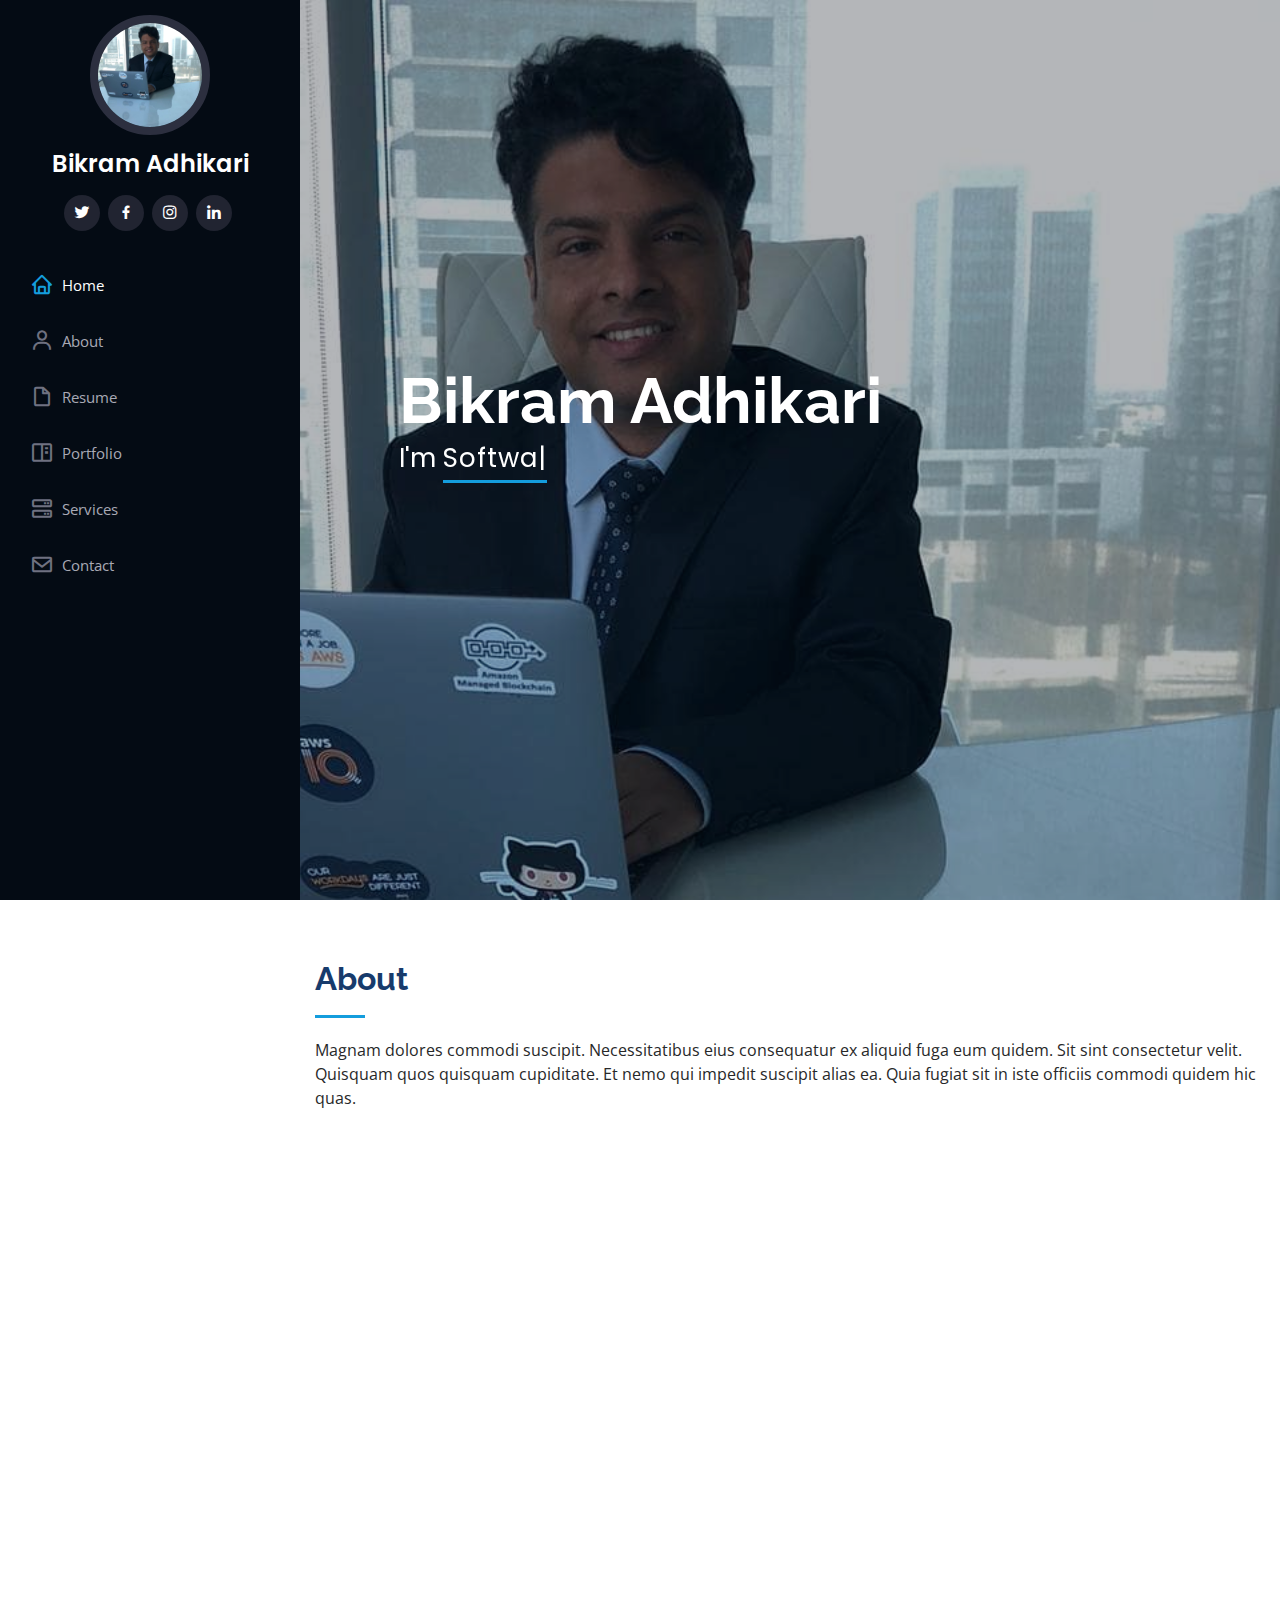
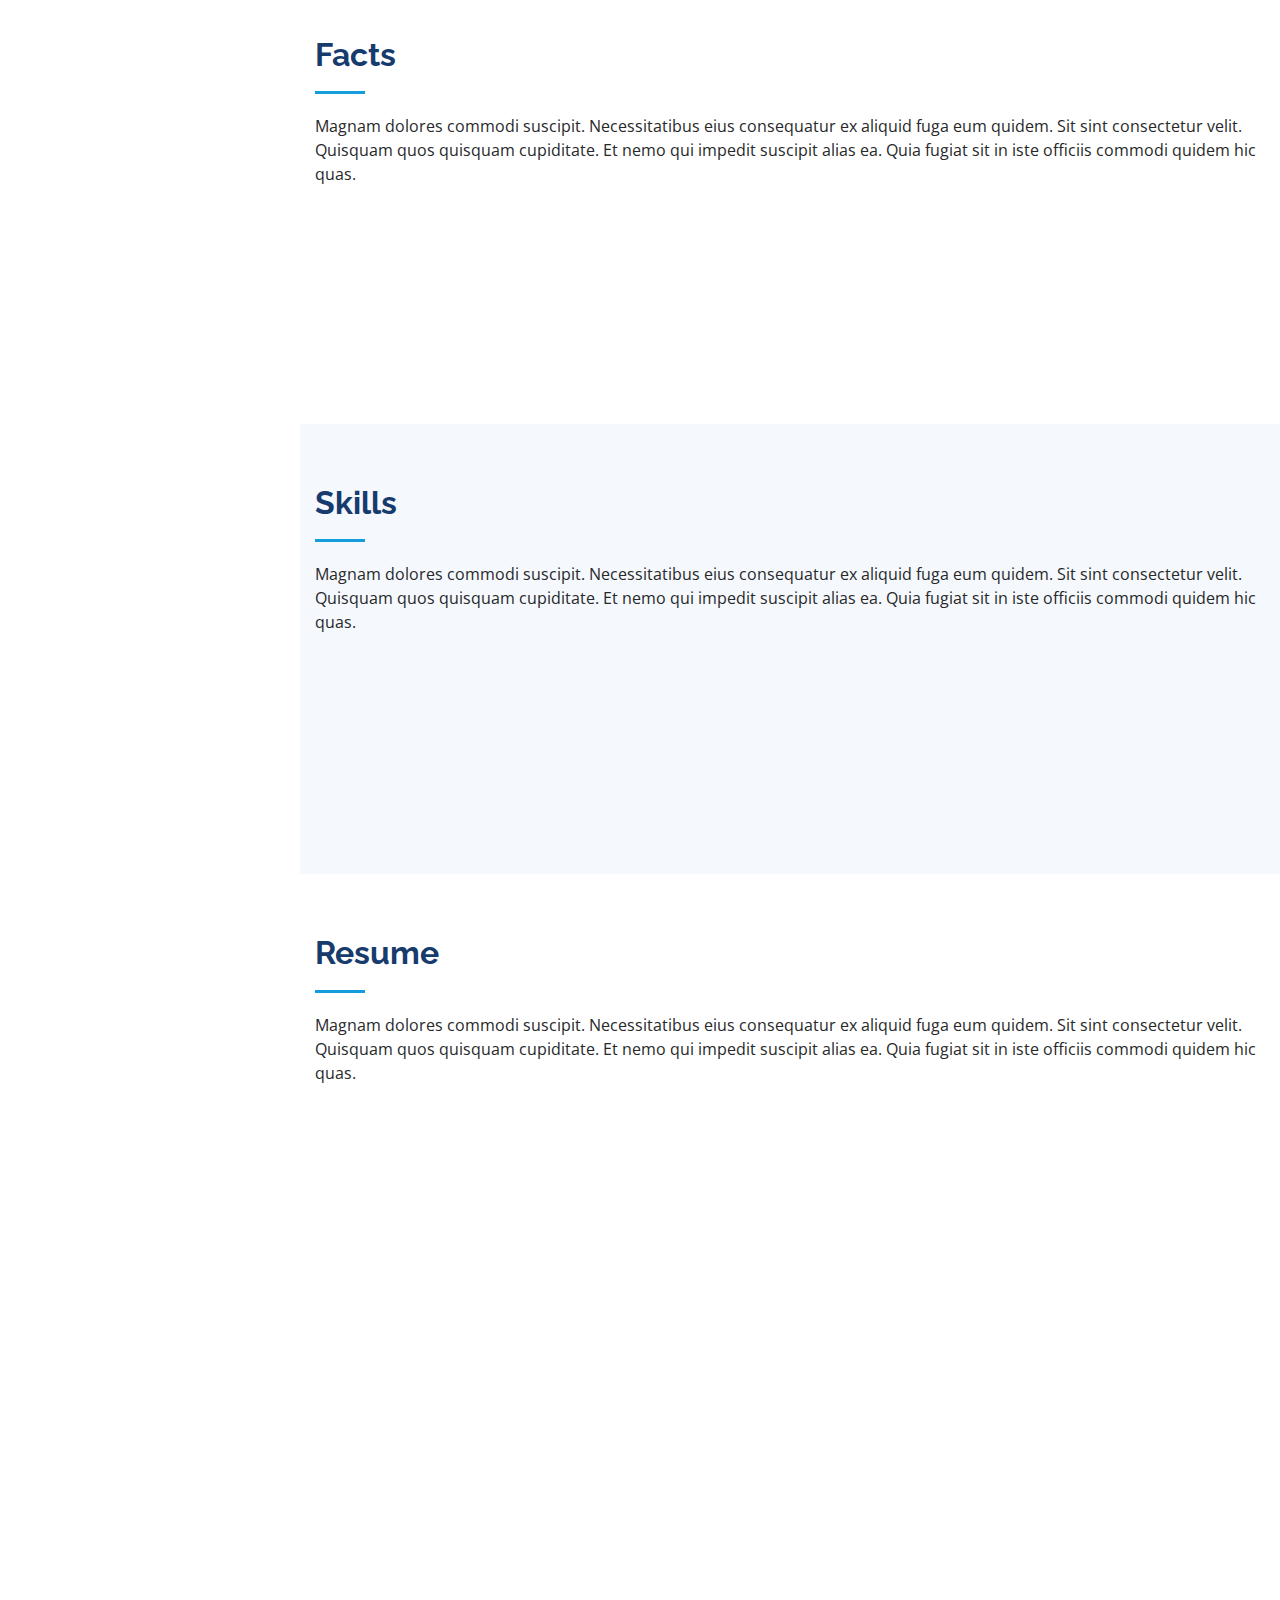
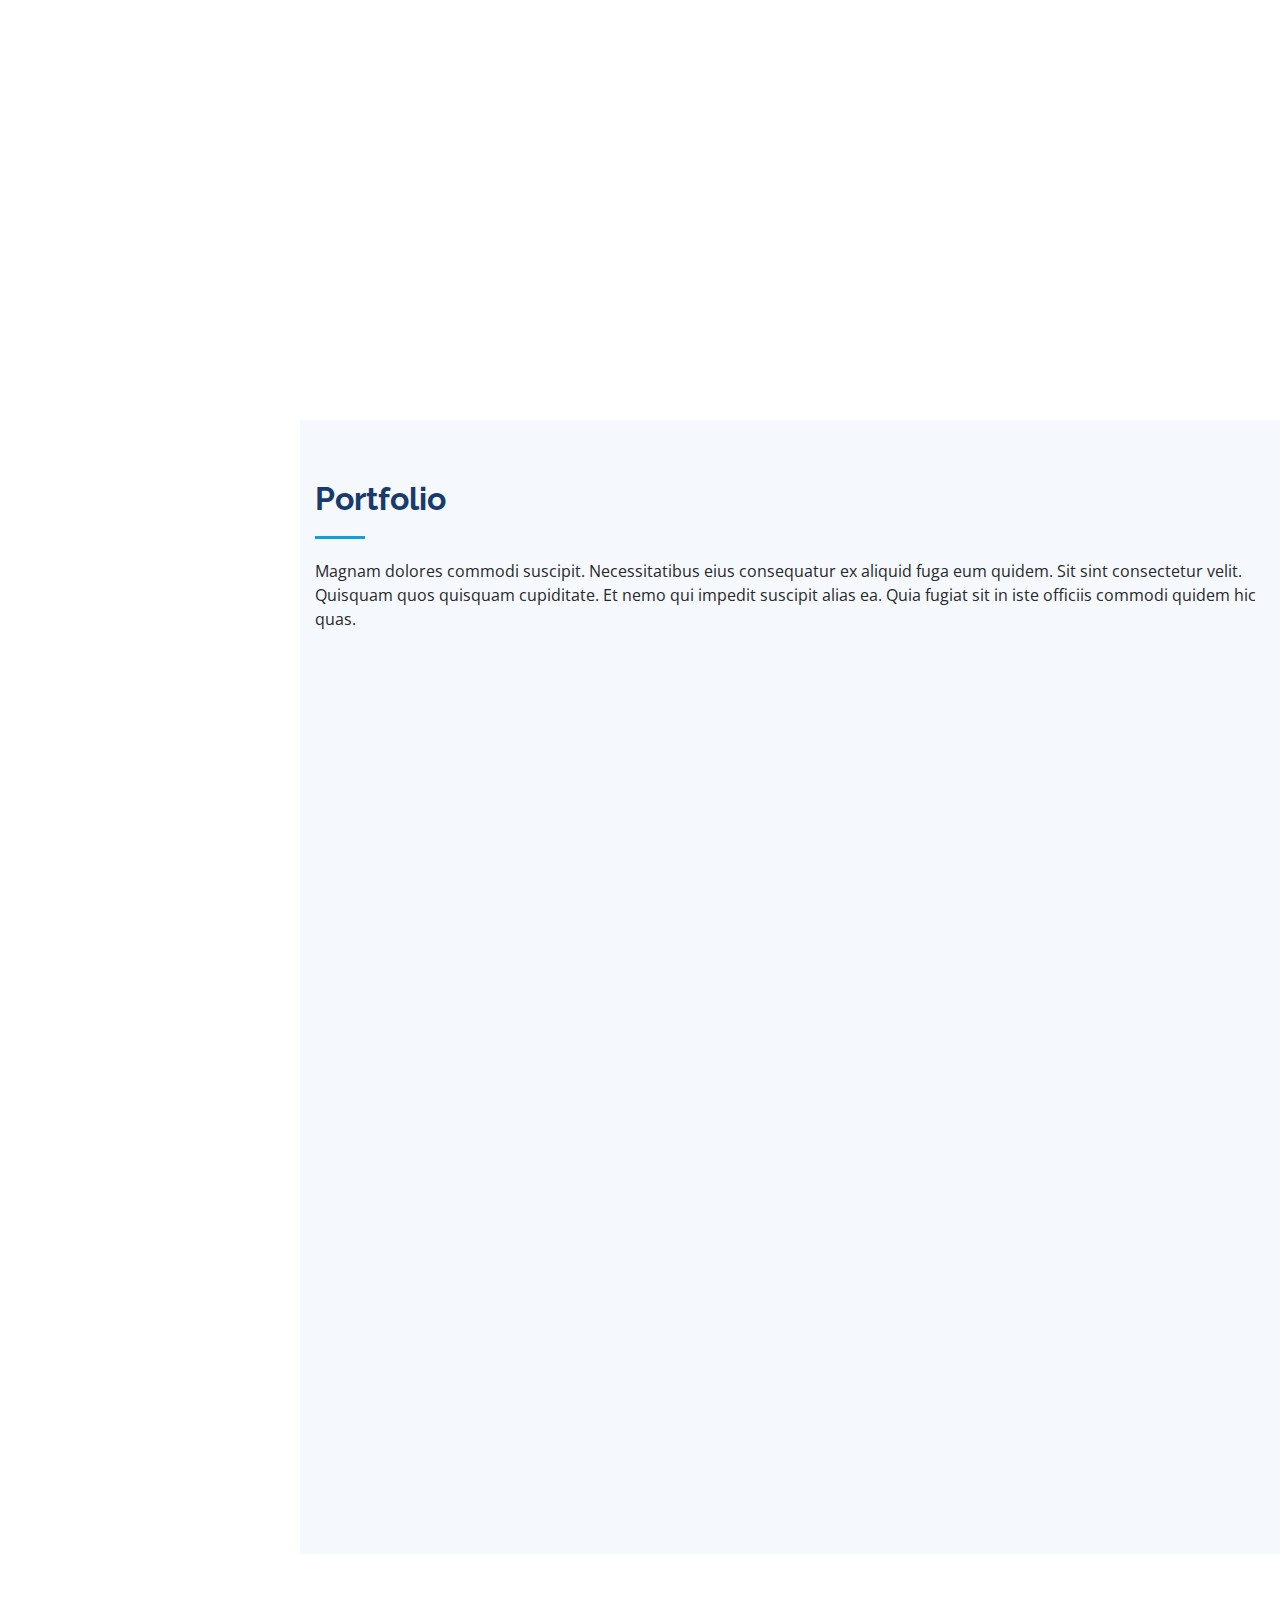
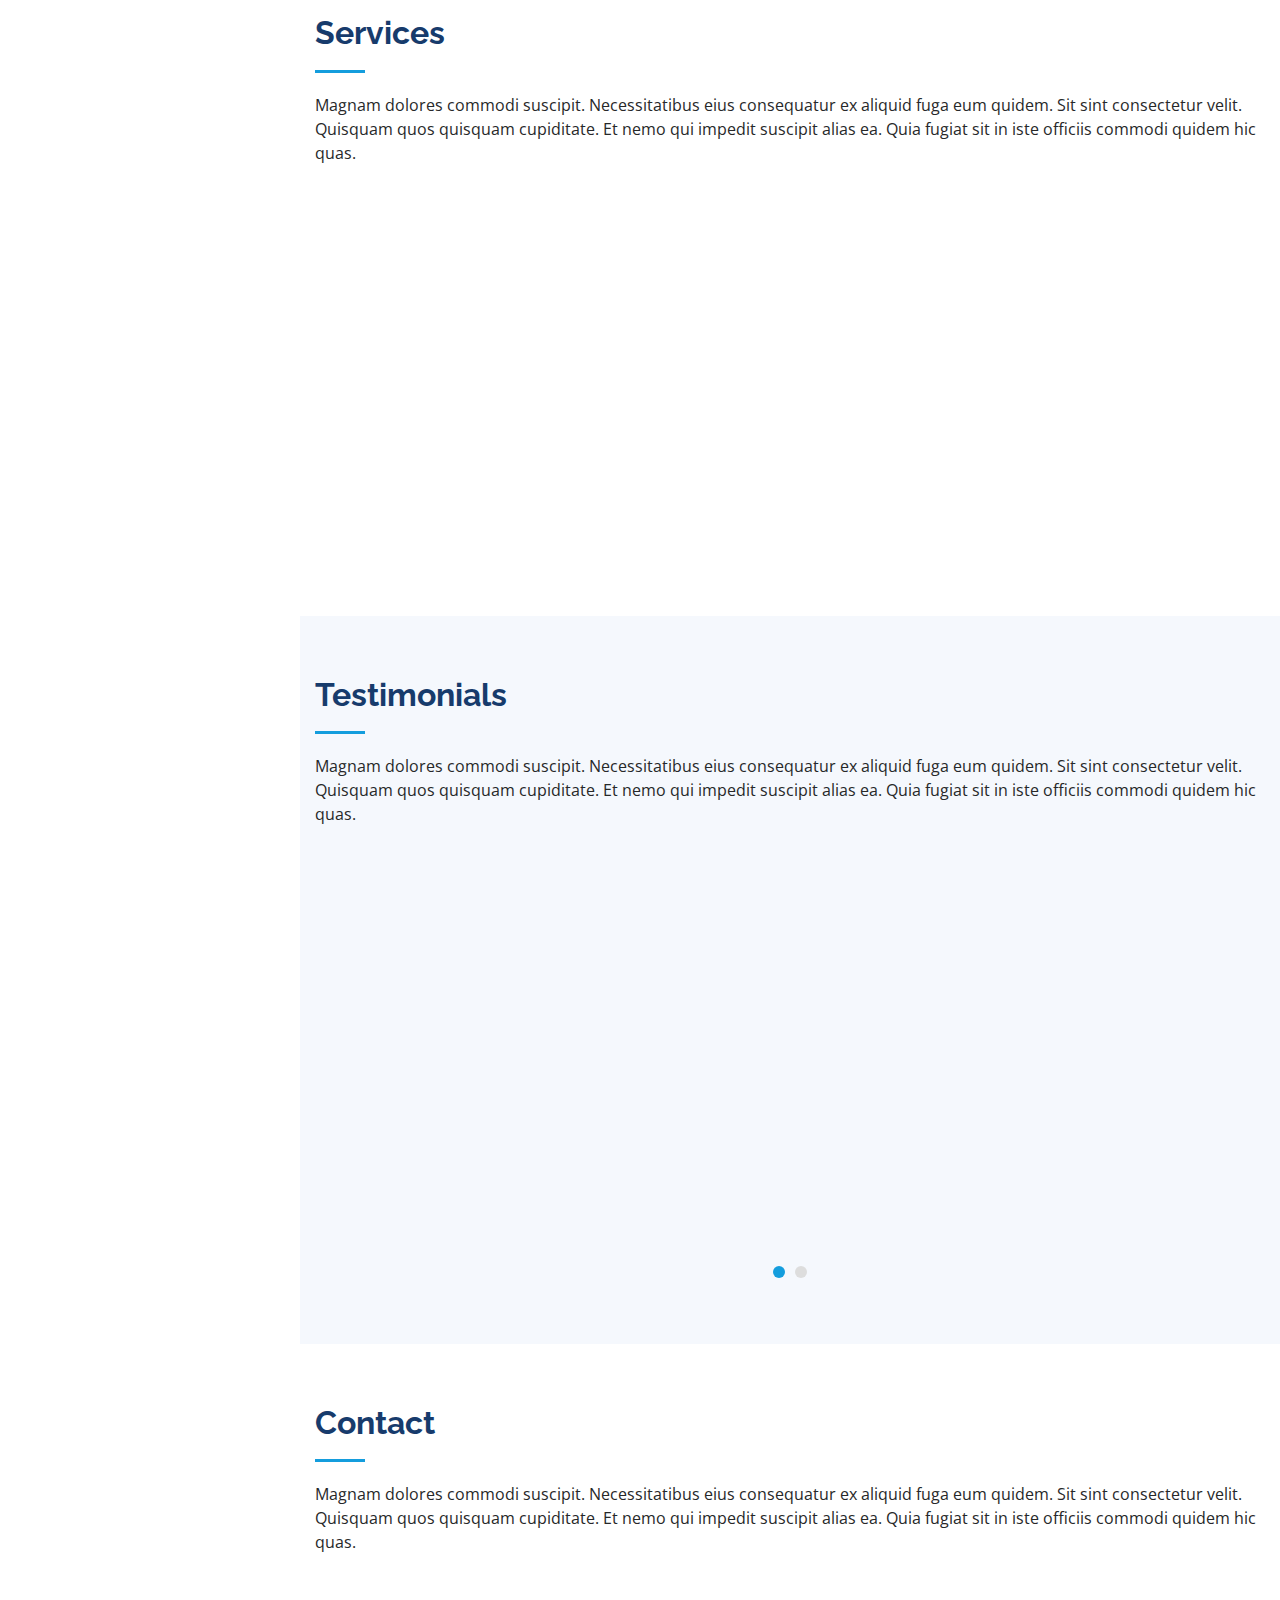
==== commit f9428ee8: "info updated" ====
--- a/index.html
+++ b/index.html
@@ -95,7 +95,7 @@
             <img src="assets/img/profile-img.jpg" class="img-fluid" alt="">
           </div>
           <div class="col-lg-8 pt-4 pt-lg-0 content" data-aos="fade-left">
-            <h3>UI/UX Designer &amp; Web Developer.</h3>
+            <h3>Solution Architect &amp; Web Developer.</h3>
             <p class="font-italic">
               Lorem ipsum dolor sit amet, consectetur adipiscing elit, sed do eiusmod tempor incididunt ut labore et dolore
               magna aliqua.
@@ -103,18 +103,17 @@
             <div class="row">
               <div class="col-lg-6">
                 <ul>
-                  <li><i class="icofont-rounded-right"></i> <strong>Birthday:</strong> 1 May 1995</li>
-                  <li><i class="icofont-rounded-right"></i> <strong>Website:</strong> www.example.com</li>
-                  <li><i class="icofont-rounded-right"></i> <strong>Phone:</strong> +123 456 7890</li>
-                  <li><i class="icofont-rounded-right"></i> <strong>City:</strong> City : New York, USA</li>
+                  <li><i class="icofont-rounded-right"></i> <strong>Birthday:</strong> 9 November 1991</li>
+                  <li><i class="icofont-rounded-right"></i> <strong>Website:</strong> bikramadhikari.com</li>
+                  <li><i class="icofont-rounded-right"></i> <strong>Phone:</strong> +44 7767101981</li>
+                  <li><i class="icofont-rounded-right"></i> <strong>City:</strong> City : London, UK</li>
                 </ul>
               </div>
               <div class="col-lg-6">
                 <ul>
                   <li><i class="icofont-rounded-right"></i> <strong>Age:</strong> 30</li>
-                  <li><i class="icofont-rounded-right"></i> <strong>Degree:</strong> Master</li>
-                  <li><i class="icofont-rounded-right"></i> <strong>PhEmailone:</strong> email@example.com</li>
-                  <li><i class="icofont-rounded-right"></i> <strong>Freelance:</strong> Available</li>
+                  <li><i class="icofont-rounded-right"></i> <strong>Degree:</strong> Bachelor</li>
+                  <li><i class="icofont-rounded-right"></i> <strong>Email:</strong> bikram@genesesolution.com</li>
                 </ul>
               </div>
             </div>
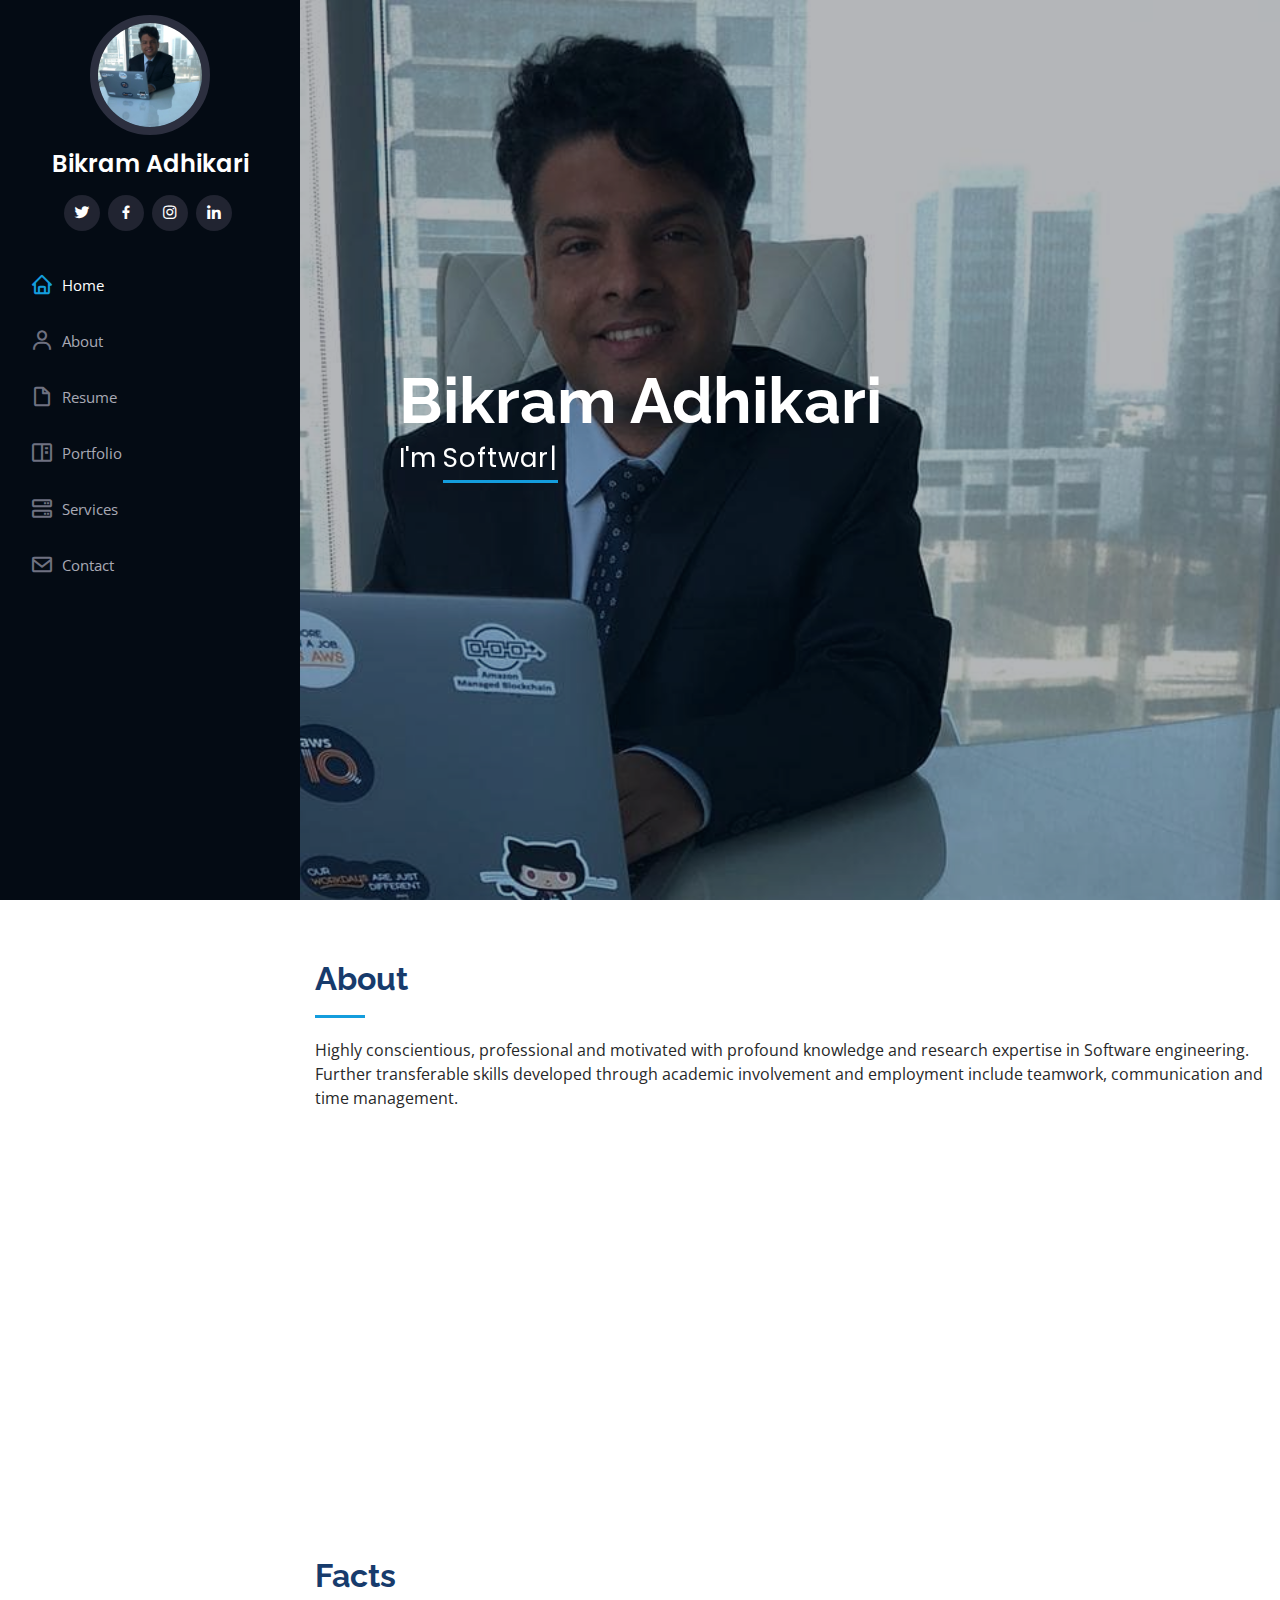
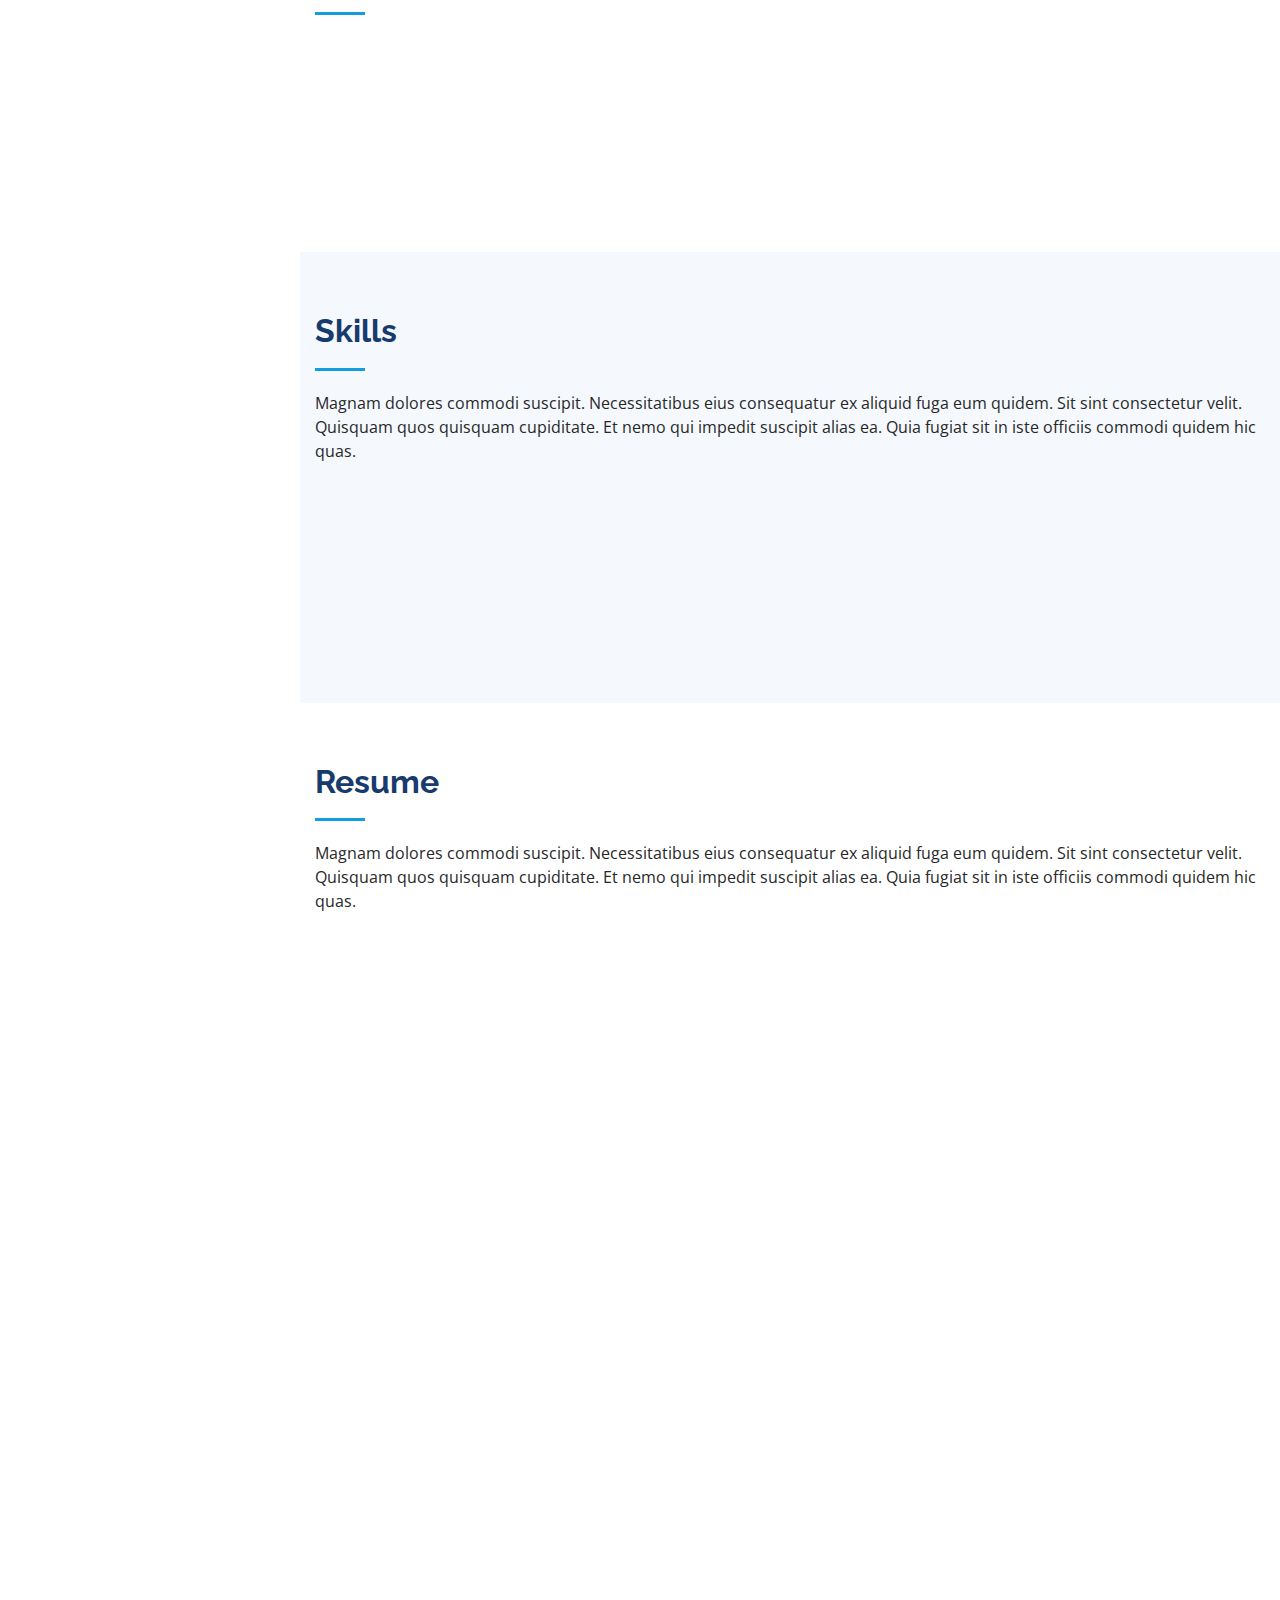
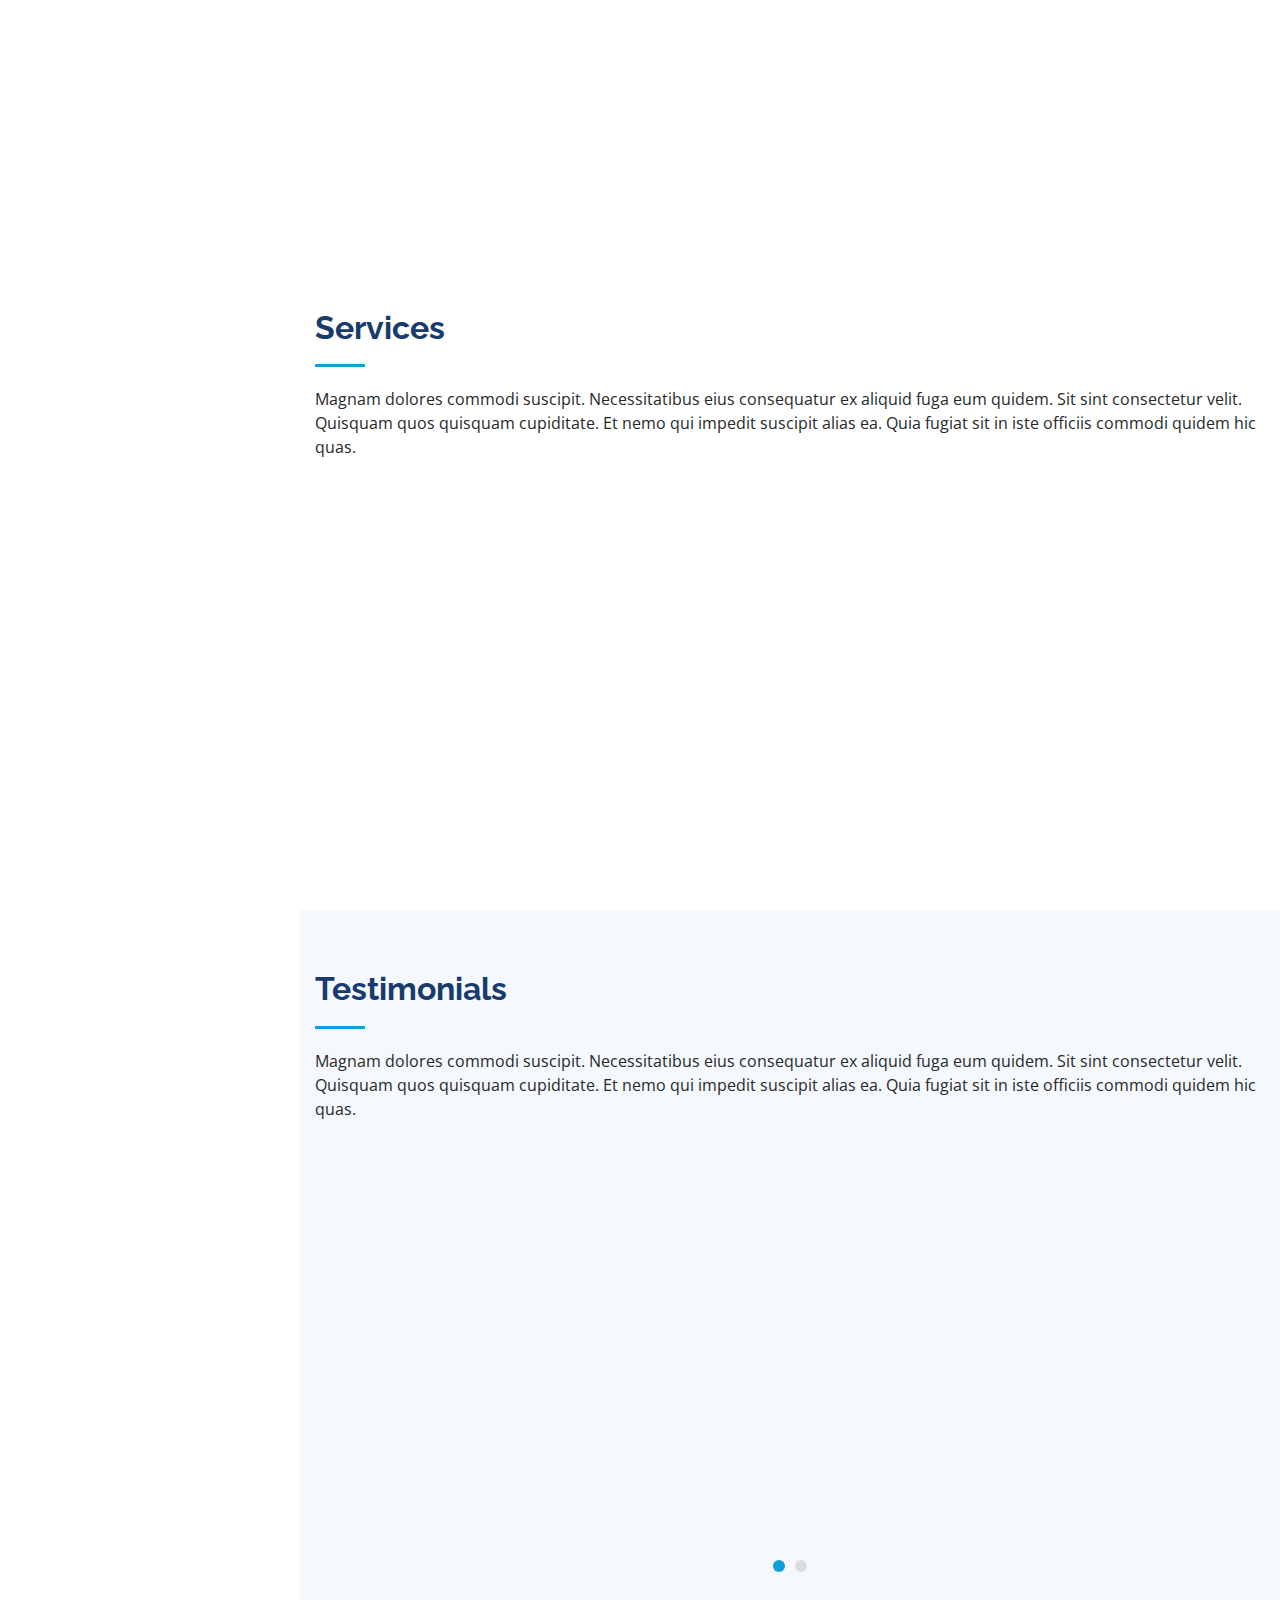
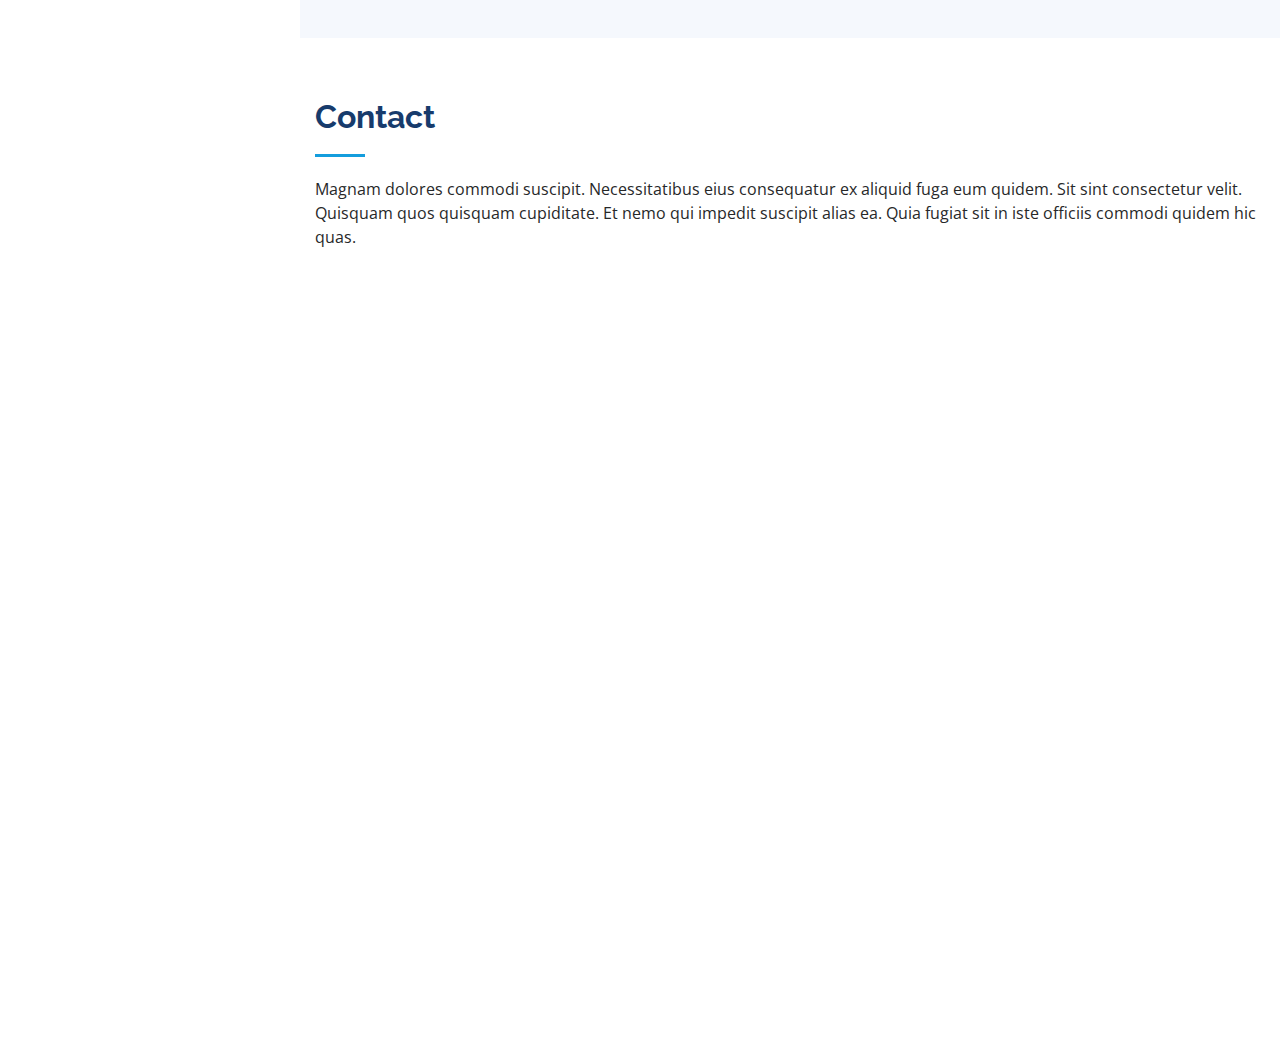
==== commit 82269d70: "info updated" ====
--- a/index.html
+++ b/index.html
@@ -87,7 +87,8 @@
 
         <div class="section-title">
           <h2>About</h2>
-          <p>Magnam dolores commodi suscipit. Necessitatibus eius consequatur ex aliquid fuga eum quidem. Sit sint consectetur velit. Quisquam quos quisquam cupiditate. Et nemo qui impedit suscipit alias ea. Quia fugiat sit in iste officiis commodi quidem hic quas.</p>
+          <p>Highly conscientious, professional and motivated with profound knowledge and research expertise in Software engineering. Further transferable skills developed through academic involvement and employment include teamwork, communication and time management.
+          </p>
         </div>
 
         <div class="row">
@@ -95,11 +96,7 @@
             <img src="assets/img/profile-img.jpg" class="img-fluid" alt="">
           </div>
           <div class="col-lg-8 pt-4 pt-lg-0 content" data-aos="fade-left">
-            <h3>Solution Architect &amp; Web Developer.</h3>
-            <p class="font-italic">
-              Lorem ipsum dolor sit amet, consectetur adipiscing elit, sed do eiusmod tempor incididunt ut labore et dolore
-              magna aliqua.
-            </p>
+            <h3>Public Cloud Consultant &amp; Solution Architect</h3>
             <div class="row">
               <div class="col-lg-6">
                 <ul>
@@ -117,10 +114,6 @@
                 </ul>
               </div>
             </div>
-            <p>
-              Officiis eligendi itaque labore et dolorum mollitia officiis optio vero. Quisquam sunt adipisci omnis et ut. Nulla accusantium dolor incidunt officia tempore. Et eius omnis.
-              Cupiditate ut dicta maxime officiis quidem quia. Sed et consectetur qui quia repellendus itaque neque. Aliquid amet quidem ut quaerat cupiditate. Ab et eum qui repellendus omnis culpa magni laudantium dolores.
-            </p>
           </div>
         </div>
 
@@ -133,40 +126,40 @@
 
         <div class="section-title">
           <h2>Facts</h2>
-          <p>Magnam dolores commodi suscipit. Necessitatibus eius consequatur ex aliquid fuga eum quidem. Sit sint consectetur velit. Quisquam quos quisquam cupiditate. Et nemo qui impedit suscipit alias ea. Quia fugiat sit in iste officiis commodi quidem hic quas.</p>
         </div>
 
         <div class="row no-gutters">
 
           <div class="col-lg-3 col-md-6 d-md-flex align-items-md-stretch" data-aos="fade-up">
             <div class="count-box">
-              <i class="icofont-simple-smile"></i>
-              <span data-toggle="counter-up">232</span>
-              <p><strong>Happy Clients</strong> consequuntur quae</p>
+              <i class="icofont-clock-time"></i>
+              <span data-toggle="counter-up">8</span>
+              <p><strong>Years of experience</strong></p>
+            </div>
+          </div>
+
+          <div class="col-lg-3 col-md-6 d-md-flex align-items-md-stretch" data-aos="fade-up" data-aos-delay="200">
+            <div class="count-box">
+              <i class="icofont-unique-idea"></i>
+              <span data-toggle="counter-up">4</span>
+              <p><strong>Startups Bootstraped</strong></p>
             </div>
           </div>
 
           <div class="col-lg-3 col-md-6 d-md-flex align-items-md-stretch" data-aos="fade-up" data-aos-delay="100">
             <div class="count-box">
               <i class="icofont-document-folder"></i>
-              <span data-toggle="counter-up">521</span>
-              <p><strong>Projects</strong> adipisci atque cum quia aut</p>
-            </div>
-          </div>
-
-          <div class="col-lg-3 col-md-6 d-md-flex align-items-md-stretch" data-aos="fade-up" data-aos-delay="200">
-            <div class="count-box">
-              <i class="icofont-live-support"></i>
-              <span data-toggle="counter-up">1,463</span>
-              <p><strong>Hours Of Support</strong> aut commodi quaerat</p>
-            </div>
-          </div>
-
+              <span data-toggle="counter-up">57</span>
+              <p><strong>Projects delivered</strong></p>
+            </div>
+          </div>
+
+          
           <div class="col-lg-3 col-md-6 d-md-flex align-items-md-stretch" data-aos="fade-up" data-aos-delay="300">
             <div class="count-box">
-              <i class="icofont-users-alt-5"></i>
-              <span data-toggle="counter-up">15</span>
-              <p><strong>Hard Workers</strong> rerum asperiores dolor</p>
+              <i class="icofont-papers"></i>
+              <span data-toggle="counter-up">6</span>
+              <p><strong>Research paper</strong></p>
             </div>
           </div>
 
@@ -306,123 +299,6 @@
 
       </div>
     </section><!-- End Resume Section -->
-
-    <!-- ======= Portfolio Section ======= -->
-    <section id="portfolio" class="portfolio section-bg">
-      <div class="container">
-
-        <div class="section-title">
-          <h2>Portfolio</h2>
-          <p>Magnam dolores commodi suscipit. Necessitatibus eius consequatur ex aliquid fuga eum quidem. Sit sint consectetur velit. Quisquam quos quisquam cupiditate. Et nemo qui impedit suscipit alias ea. Quia fugiat sit in iste officiis commodi quidem hic quas.</p>
-        </div>
-
-        <div class="row" data-aos="fade-up">
-          <div class="col-lg-12 d-flex justify-content-center">
-            <ul id="portfolio-flters">
-              <li data-filter="*" class="filter-active">All</li>
-              <li data-filter=".filter-app">App</li>
-              <li data-filter=".filter-card">Card</li>
-              <li data-filter=".filter-web">Web</li>
-            </ul>
-          </div>
-        </div>
-
-        <div class="row portfolio-container" data-aos="fade-up" data-aos-delay="100">
-
-          <div class="col-lg-4 col-md-6 portfolio-item filter-app">
-            <div class="portfolio-wrap">
-              <img src="assets/img/portfolio/portfolio-1.jpg" class="img-fluid" alt="">
-              <div class="portfolio-links">
-                <a href="assets/img/portfolio/portfolio-1.jpg" data-gall="portfolioGallery" class="venobox" title="App 1"><i class="bx bx-plus"></i></a>
-                <a href="portfolio-details.html" title="More Details"><i class="bx bx-link"></i></a>
-              </div>
-            </div>
-          </div>
-
-          <div class="col-lg-4 col-md-6 portfolio-item filter-web">
-            <div class="portfolio-wrap">
-              <img src="assets/img/portfolio/portfolio-2.jpg" class="img-fluid" alt="">
-              <div class="portfolio-links">
-                <a href="assets/img/portfolio/portfolio-2.jpg" data-gall="portfolioGallery" class="venobox" title="Web 3"><i class="bx bx-plus"></i></a>
-                <a href="portfolio-details.html" title="More Details"><i class="bx bx-link"></i></a>
-              </div>
-            </div>
-          </div>
-
-          <div class="col-lg-4 col-md-6 portfolio-item filter-app">
-            <div class="portfolio-wrap">
-              <img src="assets/img/portfolio/portfolio-3.jpg" class="img-fluid" alt="">
-              <div class="portfolio-links">
-                <a href="assets/img/portfolio/portfolio-3.jpg" data-gall="portfolioGallery" class="venobox" title="App 2"><i class="bx bx-plus"></i></a>
-                <a href="portfolio-details.html" title="More Details"><i class="bx bx-link"></i></a>
-              </div>
-            </div>
-          </div>
-
-          <div class="col-lg-4 col-md-6 portfolio-item filter-card">
-            <div class="portfolio-wrap">
-              <img src="assets/img/portfolio/portfolio-4.jpg" class="img-fluid" alt="">
-              <div class="portfolio-links">
-                <a href="assets/img/portfolio/portfolio-4.jpg" data-gall="portfolioGallery" class="venobox" title="Card 2"><i class="bx bx-plus"></i></a>
-                <a href="portfolio-details.html" title="More Details"><i class="bx bx-link"></i></a>
-              </div>
-            </div>
-          </div>
-
-          <div class="col-lg-4 col-md-6 portfolio-item filter-web">
-            <div class="portfolio-wrap">
-              <img src="assets/img/portfolio/portfolio-5.jpg" class="img-fluid" alt="">
-              <div class="portfolio-links">
-                <a href="assets/img/portfolio/portfolio-5.jpg" data-gall="portfolioGallery" class="venobox" title="Web 2"><i class="bx bx-plus"></i></a>
-                <a href="portfolio-details.html" title="More Details"><i class="bx bx-link"></i></a>
-              </div>
-            </div>
-          </div>
-
-          <div class="col-lg-4 col-md-6 portfolio-item filter-app">
-            <div class="portfolio-wrap">
-              <img src="assets/img/portfolio/portfolio-6.jpg" class="img-fluid" alt="">
-              <div class="portfolio-links">
-                <a href="assets/img/portfolio/portfolio-6.jpg" data-gall="portfolioGallery" class="venobox" title="App 3"><i class="bx bx-plus"></i></a>
-                <a href="portfolio-details.html" title="More Details"><i class="bx bx-link"></i></a>
-              </div>
-            </div>
-          </div>
-
-          <div class="col-lg-4 col-md-6 portfolio-item filter-card">
-            <div class="portfolio-wrap">
-              <img src="assets/img/portfolio/portfolio-7.jpg" class="img-fluid" alt="">
-              <div class="portfolio-links">
-                <a href="assets/img/portfolio/portfolio-7.jpg" data-gall="portfolioGallery" class="venobox" title="Card 1"><i class="bx bx-plus"></i></a>
-                <a href="portfolio-details.html" title="More Details"><i class="bx bx-link"></i></a>
-              </div>
-            </div>
-          </div>
-
-          <div class="col-lg-4 col-md-6 portfolio-item filter-card">
-            <div class="portfolio-wrap">
-              <img src="assets/img/portfolio/portfolio-8.jpg" class="img-fluid" alt="">
-              <div class="portfolio-links">
-                <a href="assets/img/portfolio/portfolio-8.jpg" data-gall="portfolioGallery" class="venobox" title="Card 3"><i class="bx bx-plus"></i></a>
-                <a href="portfolio-details.html" title="More Details"><i class="bx bx-link"></i></a>
-              </div>
-            </div>
-          </div>
-
-          <div class="col-lg-4 col-md-6 portfolio-item filter-web">
-            <div class="portfolio-wrap">
-              <img src="assets/img/portfolio/portfolio-9.jpg" class="img-fluid" alt="">
-              <div class="portfolio-links">
-                <a href="assets/img/portfolio/portfolio-9.jpg" data-gall="portfolioGallery" class="venobox" title="Web 3"><i class="bx bx-plus"></i></a>
-                <a href="portfolio-details.html" title="More Details"><i class="bx bx-link"></i></a>
-              </div>
-            </div>
-          </div>
-
-        </div>
-
-      </div>
-    </section><!-- End Portfolio Section -->
 
     <!-- ======= Services Section ======= -->
     <section id="services" class="services">
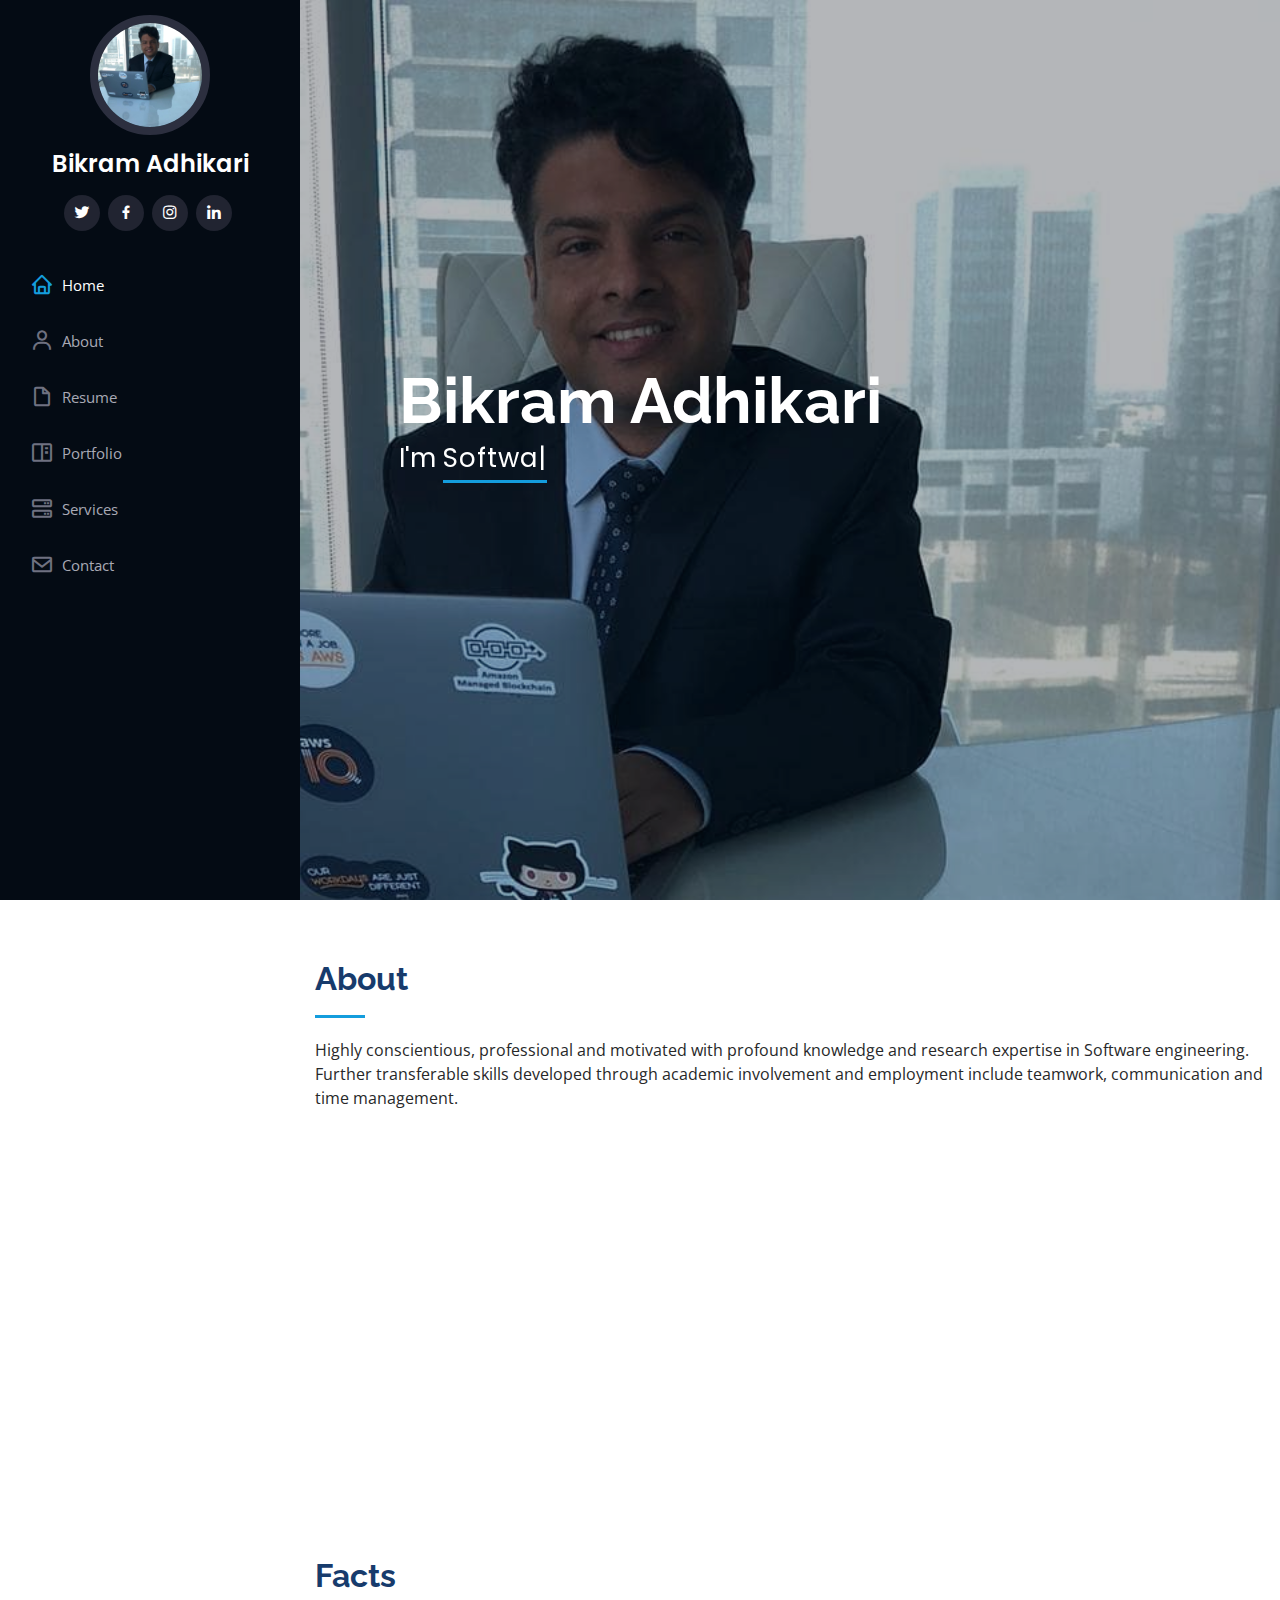
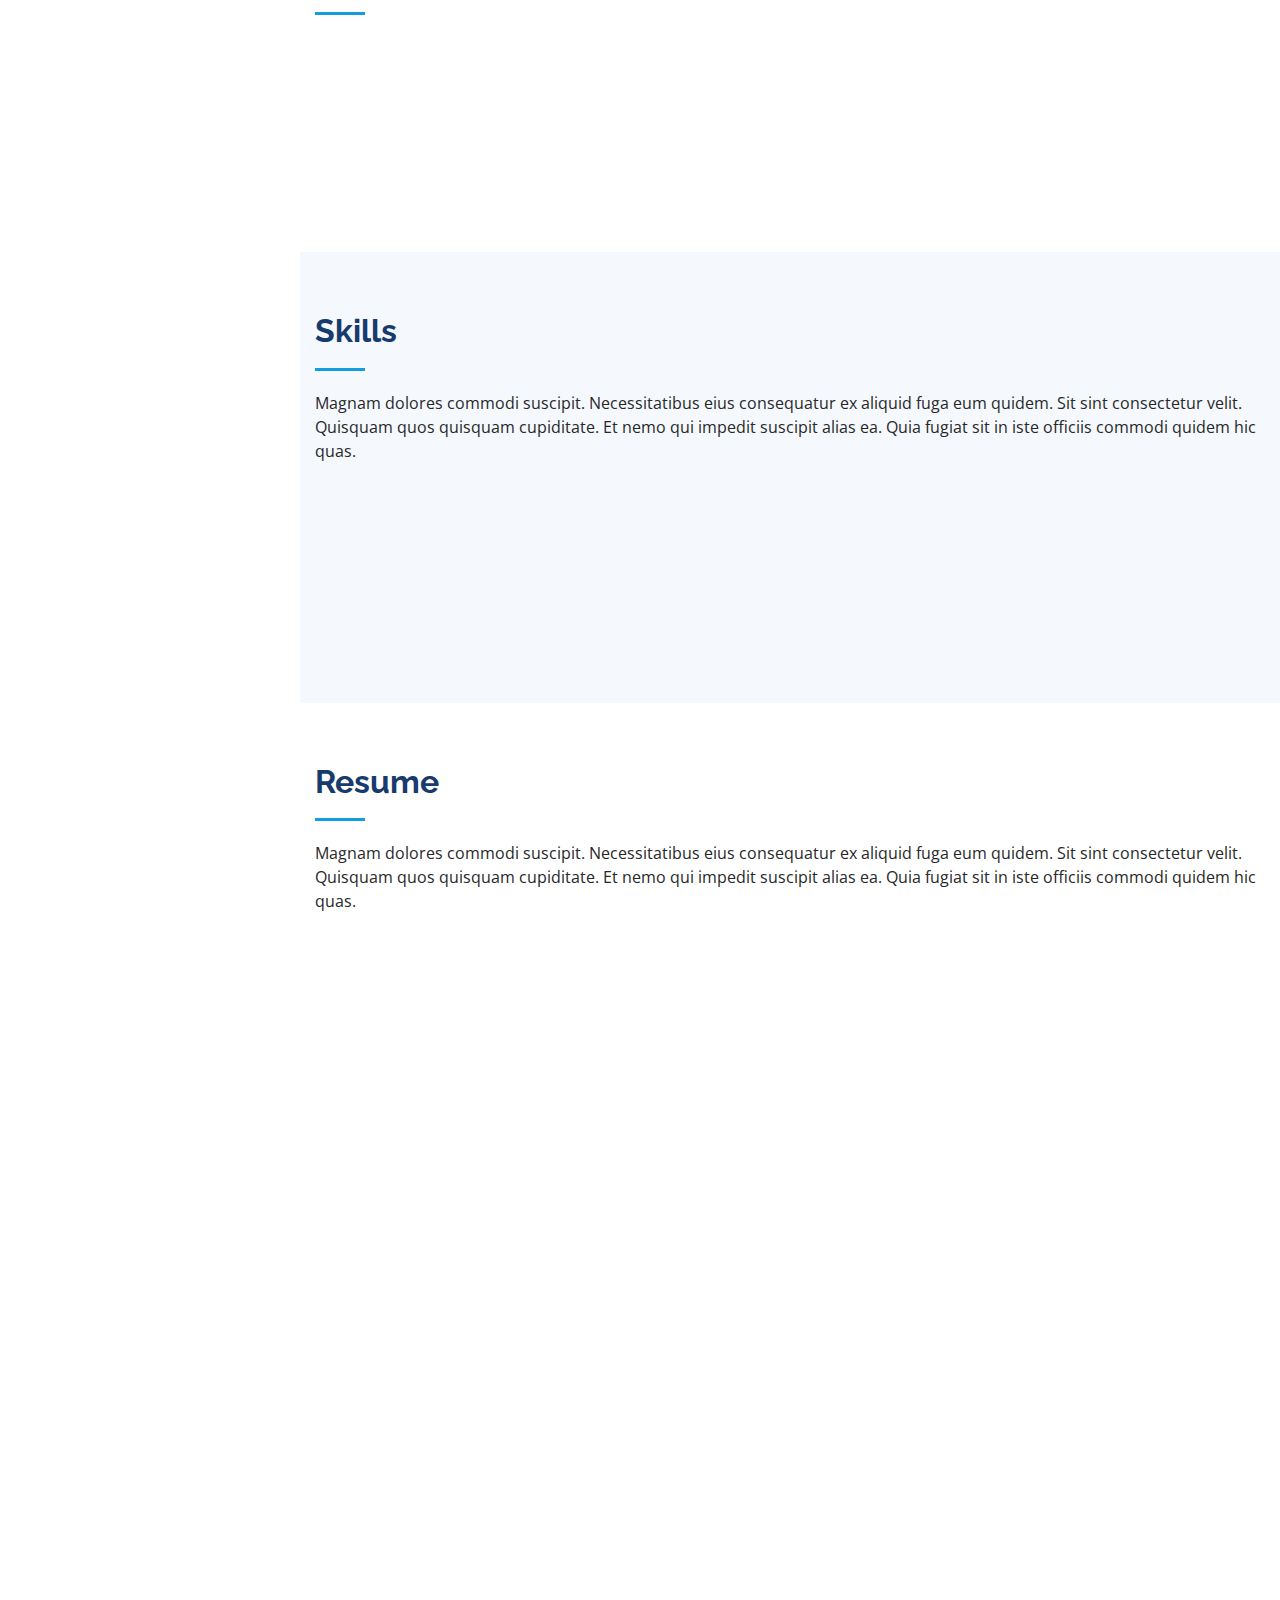
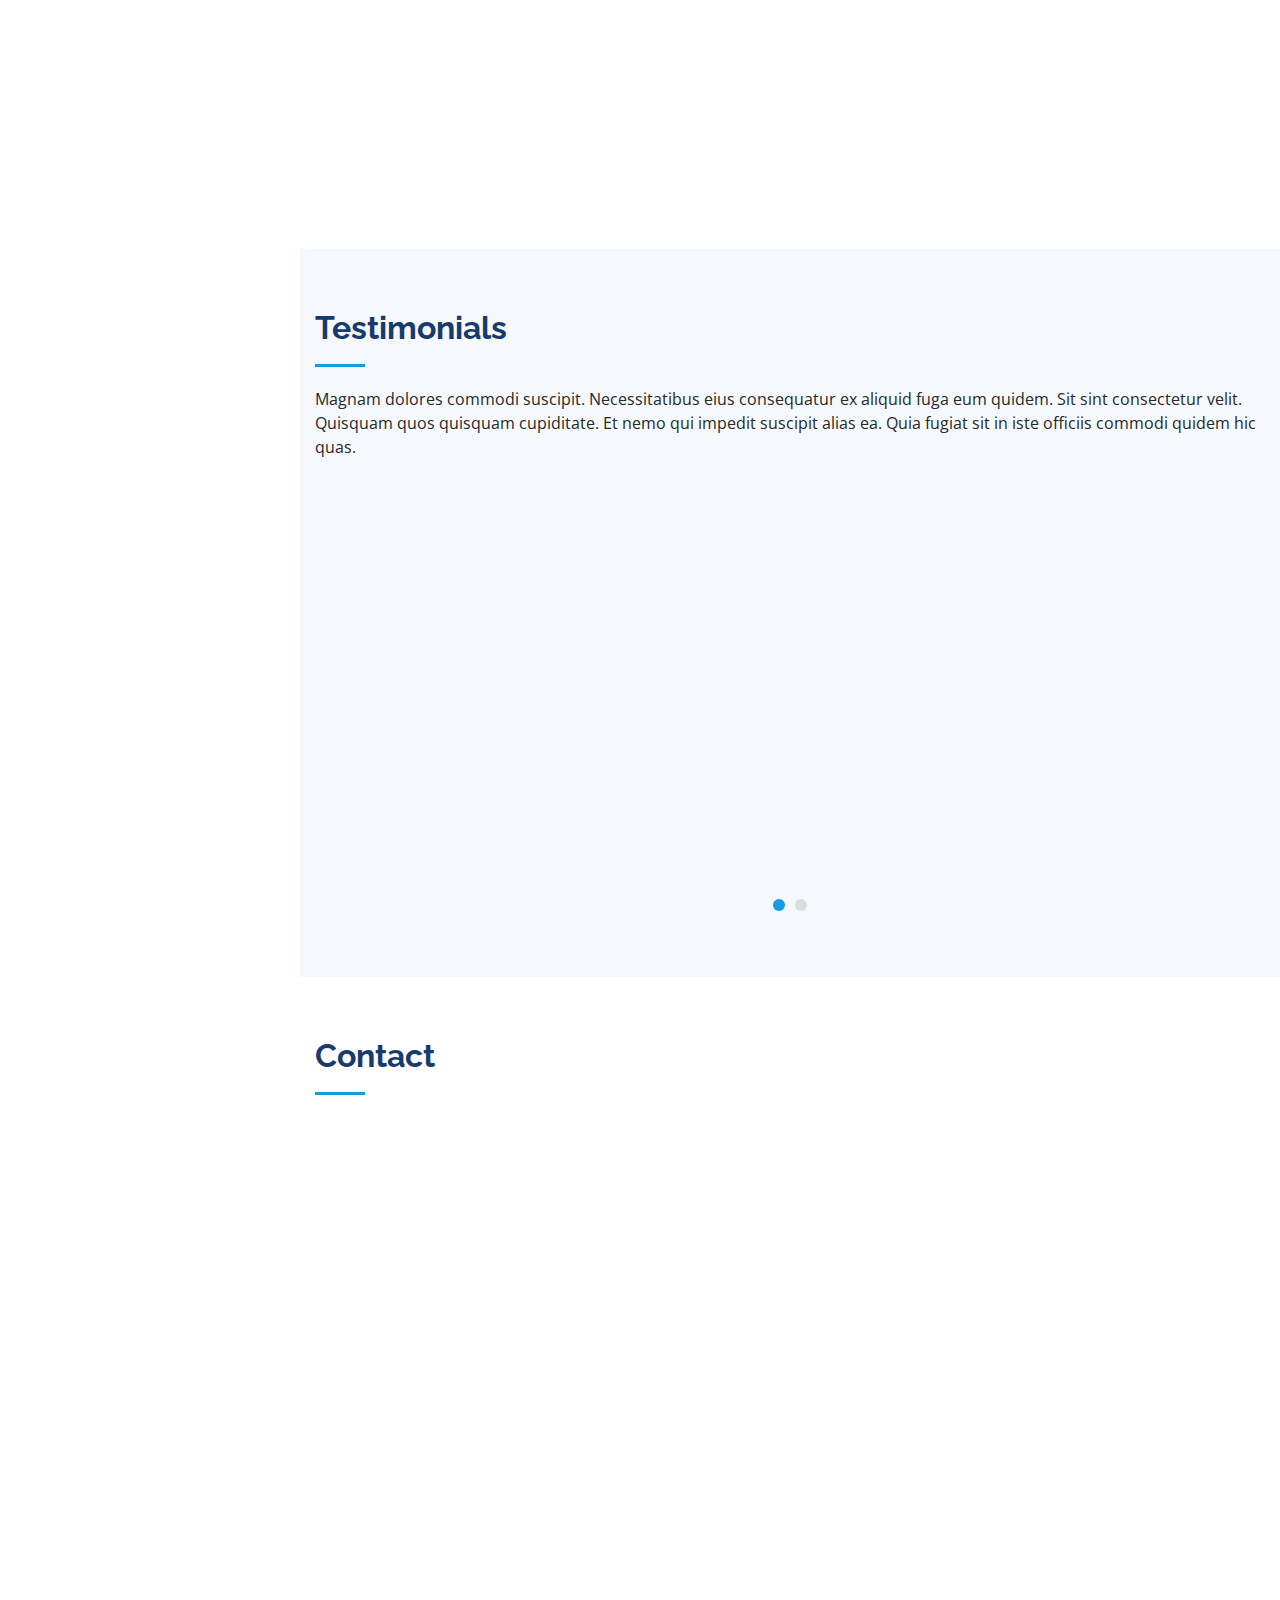
==== commit 3ee3fe4e: "info updated" ====
--- a/index.html
+++ b/index.html
@@ -300,51 +300,6 @@
       </div>
     </section><!-- End Resume Section -->
 
-    <!-- ======= Services Section ======= -->
-    <section id="services" class="services">
-      <div class="container">
-
-        <div class="section-title">
-          <h2>Services</h2>
-          <p>Magnam dolores commodi suscipit. Necessitatibus eius consequatur ex aliquid fuga eum quidem. Sit sint consectetur velit. Quisquam quos quisquam cupiditate. Et nemo qui impedit suscipit alias ea. Quia fugiat sit in iste officiis commodi quidem hic quas.</p>
-        </div>
-
-        <div class="row">
-          <div class="col-lg-4 col-md-6 icon-box" data-aos="fade-up">
-            <div class="icon"><i class="icofont-computer"></i></div>
-            <h4 class="title"><a href="">Lorem Ipsum</a></h4>
-            <p class="description">Voluptatum deleniti atque corrupti quos dolores et quas molestias excepturi sint occaecati cupiditate non provident</p>
-          </div>
-          <div class="col-lg-4 col-md-6 icon-box" data-aos="fade-up" data-aos-delay="100">
-            <div class="icon"><i class="icofont-chart-bar-graph"></i></div>
-            <h4 class="title"><a href="">Dolor Sitema</a></h4>
-            <p class="description">Minim veniam, quis nostrud exercitation ullamco laboris nisi ut aliquip ex ea commodo consequat tarad limino ata</p>
-          </div>
-          <div class="col-lg-4 col-md-6 icon-box" data-aos="fade-up" data-aos-delay="200">
-            <div class="icon"><i class="icofont-earth"></i></div>
-            <h4 class="title"><a href="">Sed ut perspiciatis</a></h4>
-            <p class="description">Duis aute irure dolor in reprehenderit in voluptate velit esse cillum dolore eu fugiat nulla pariatur</p>
-          </div>
-          <div class="col-lg-4 col-md-6 icon-box" data-aos="fade-up" data-aos-delay="300">
-            <div class="icon"><i class="icofont-image"></i></div>
-            <h4 class="title"><a href="">Magni Dolores</a></h4>
-            <p class="description">Excepteur sint occaecat cupidatat non proident, sunt in culpa qui officia deserunt mollit anim id est laborum</p>
-          </div>
-          <div class="col-lg-4 col-md-6 icon-box" data-aos="fade-up" data-aos-delay="400">
-            <div class="icon"><i class="icofont-settings"></i></div>
-            <h4 class="title"><a href="">Nemo Enim</a></h4>
-            <p class="description">At vero eos et accusamus et iusto odio dignissimos ducimus qui blanditiis praesentium voluptatum deleniti atque</p>
-          </div>
-          <div class="col-lg-4 col-md-6 icon-box" data-aos="fade-up" data-aos-delay="500">
-            <div class="icon"><i class="icofont-tasks-alt"></i></div>
-            <h4 class="title"><a href="">Eiusmod Tempor</a></h4>
-            <p class="description">Et harum quidem rerum facilis est et expedita distinctio. Nam libero tempore, cum soluta nobis est eligendi</p>
-          </div>
-        </div>
-
-      </div>
-    </section><!-- End Services Section -->
-
     <!-- ======= Testimonials Section ======= -->
     <section id="testimonials" class="testimonials section-bg">
       <div class="container">
@@ -422,7 +377,6 @@
 
         <div class="section-title">
           <h2>Contact</h2>
-          <p>Magnam dolores commodi suscipit. Necessitatibus eius consequatur ex aliquid fuga eum quidem. Sit sint consectetur velit. Quisquam quos quisquam cupiditate. Et nemo qui impedit suscipit alias ea. Quia fugiat sit in iste officiis commodi quidem hic quas.</p>
         </div>
 
         <div class="row" data-aos="fade-in">
@@ -432,22 +386,21 @@
               <div class="address">
                 <i class="icofont-google-map"></i>
                 <h4>Location:</h4>
-                <p>A108 Adam Street, New York, NY 535022</p>
+                <p>18 Moorfield Road, Uxbridge, London, United Kingdom</p>
               </div>
 
               <div class="email">
                 <i class="icofont-envelope"></i>
                 <h4>Email:</h4>
-                <p>info@example.com</p>
+                <p>bikram@genesesolution.com</p>
               </div>
 
               <div class="phone">
                 <i class="icofont-phone"></i>
                 <h4>Call:</h4>
-                <p>+1 5589 55488 55s</p>
-              </div>
-
-              <iframe src="https://www.google.com/maps/embed?pb=!1m14!1m8!1m3!1d12097.433213460943!2d-74.0062269!3d40.7101282!3m2!1i1024!2i768!4f13.1!3m3!1m2!1s0x0%3A0xb89d1fe6bc499443!2sDowntown+Conference+Center!5e0!3m2!1smk!2sbg!4v1539943755621" frameborder="0" style="border:0; width: 100%; height: 290px;" allowfullscreen></iframe>
+                <p>+44 7767101981</p>
+              </div>
+              <iframe src="https://www.google.com/maps/embed?pb=!1m18!1m12!1m3!1d2482.7112106856102!2d-0.4789600849265404!3d51.51851397963695!2m3!1f0!2f0!3f0!3m2!1i1024!2i768!4f13.1!3m3!1m2!1s0x48766e0155c43f8d%3A0xdd584a643f12b40e!2sMoorfield%20Rd%2C%20Uxbridge%20UB8%203SL!5e0!3m2!1sen!2suk!4v1611267104429!5m2!1sen!2suk" frameborder="0" style="border:0; width: 100%; height: 290px;" allowfullscreen></iframe>
             </div>
 
           </div>
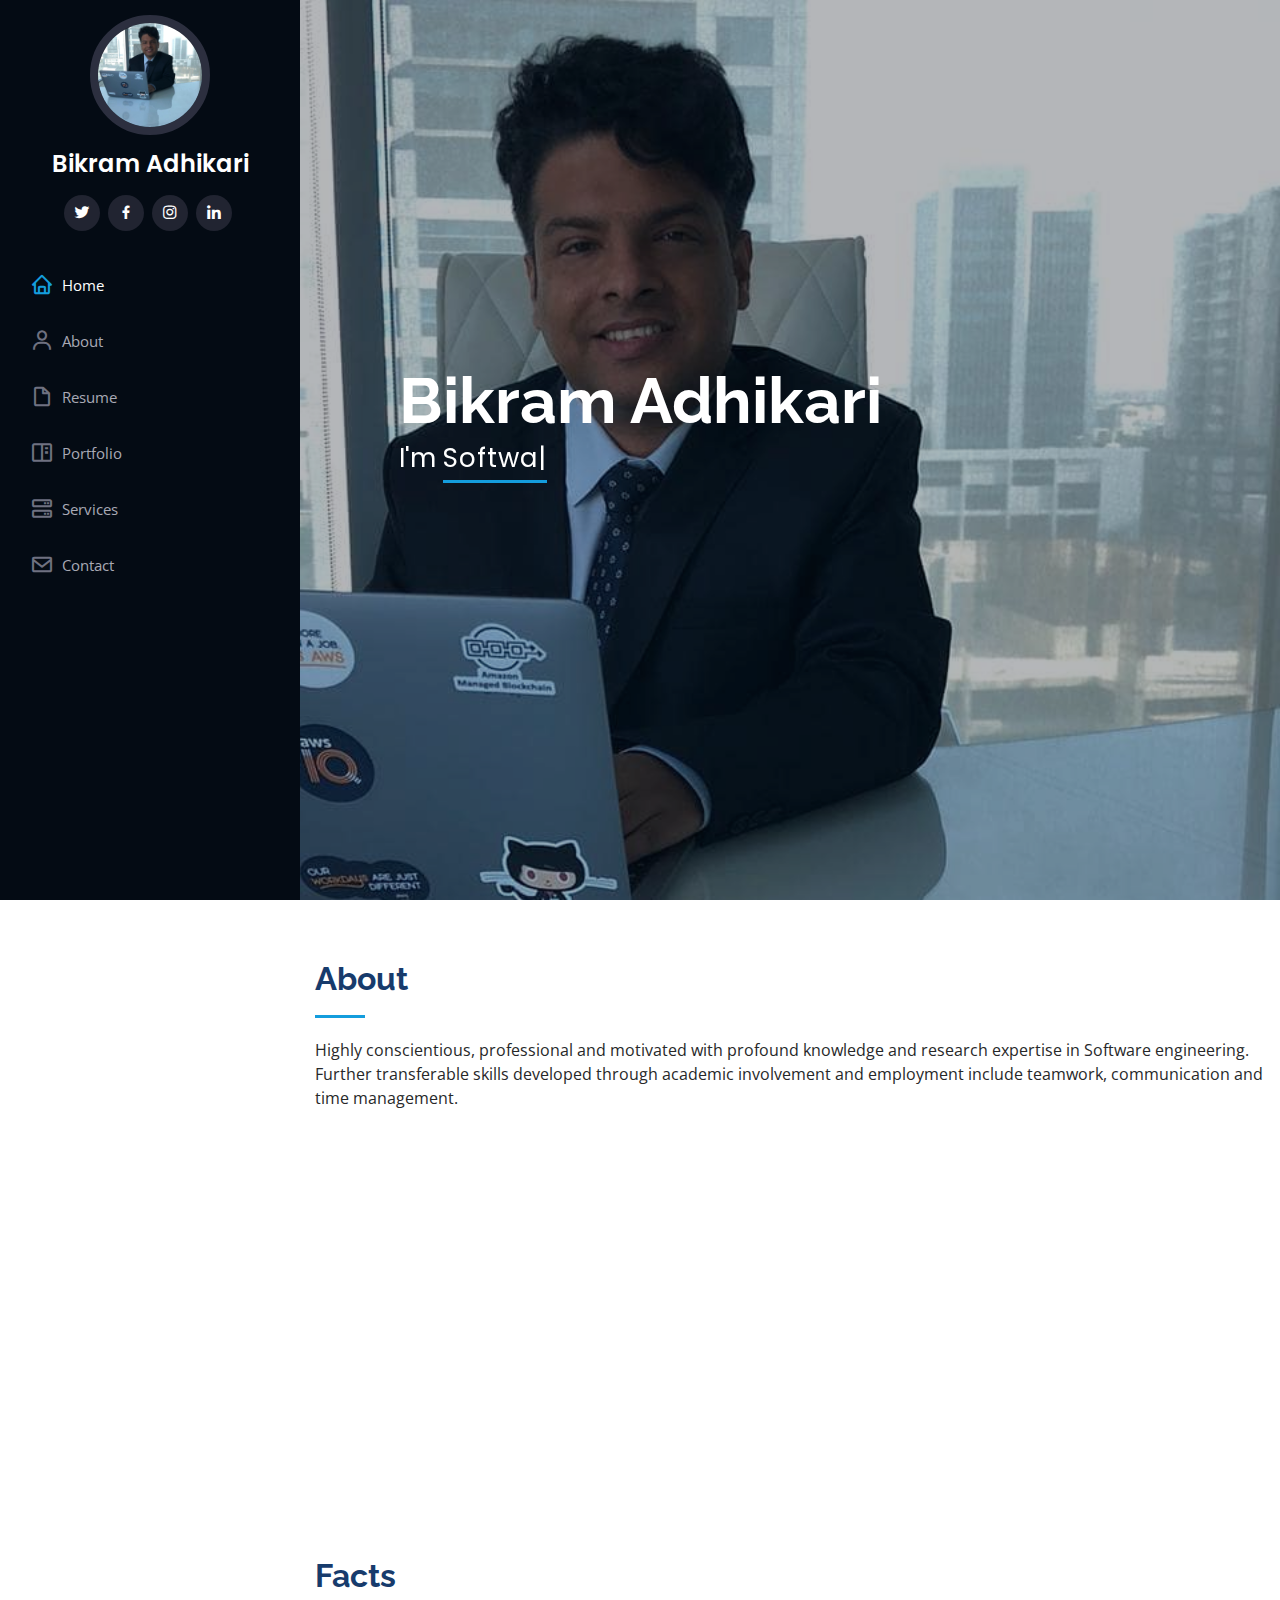
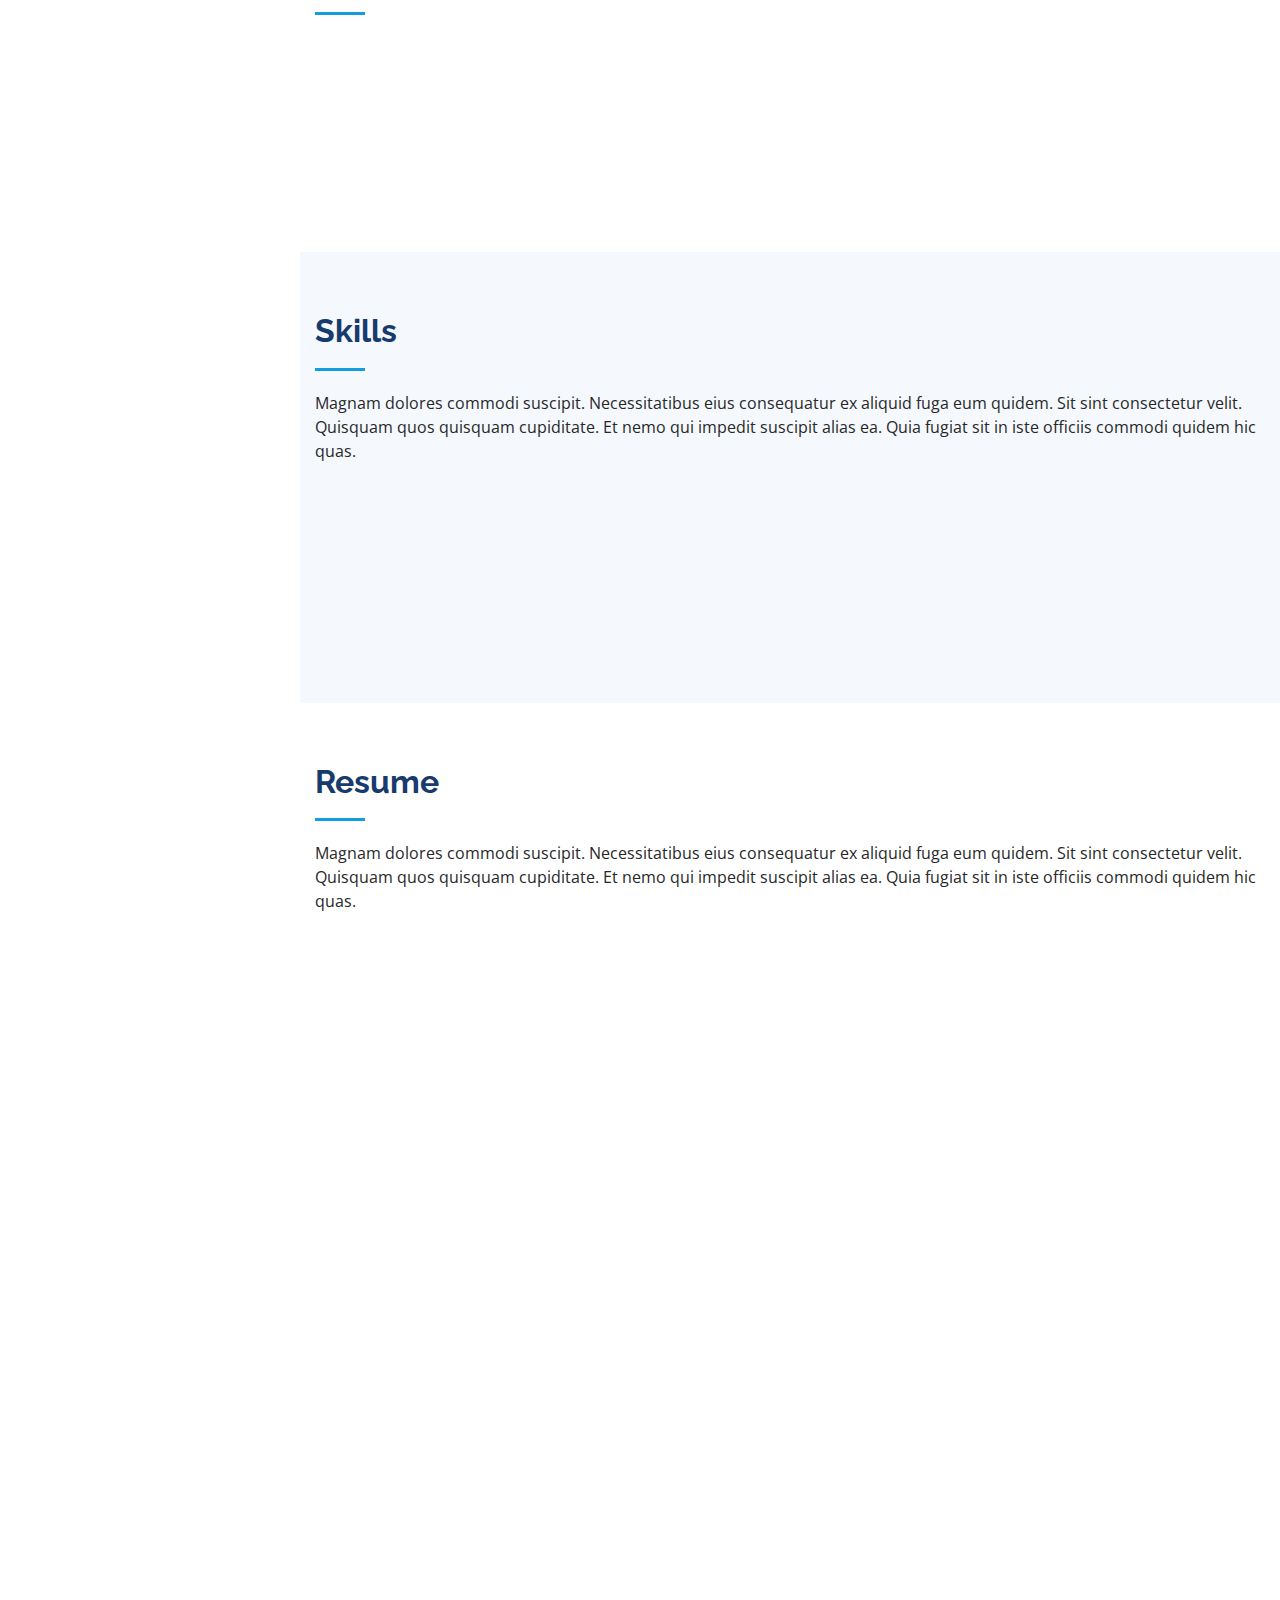
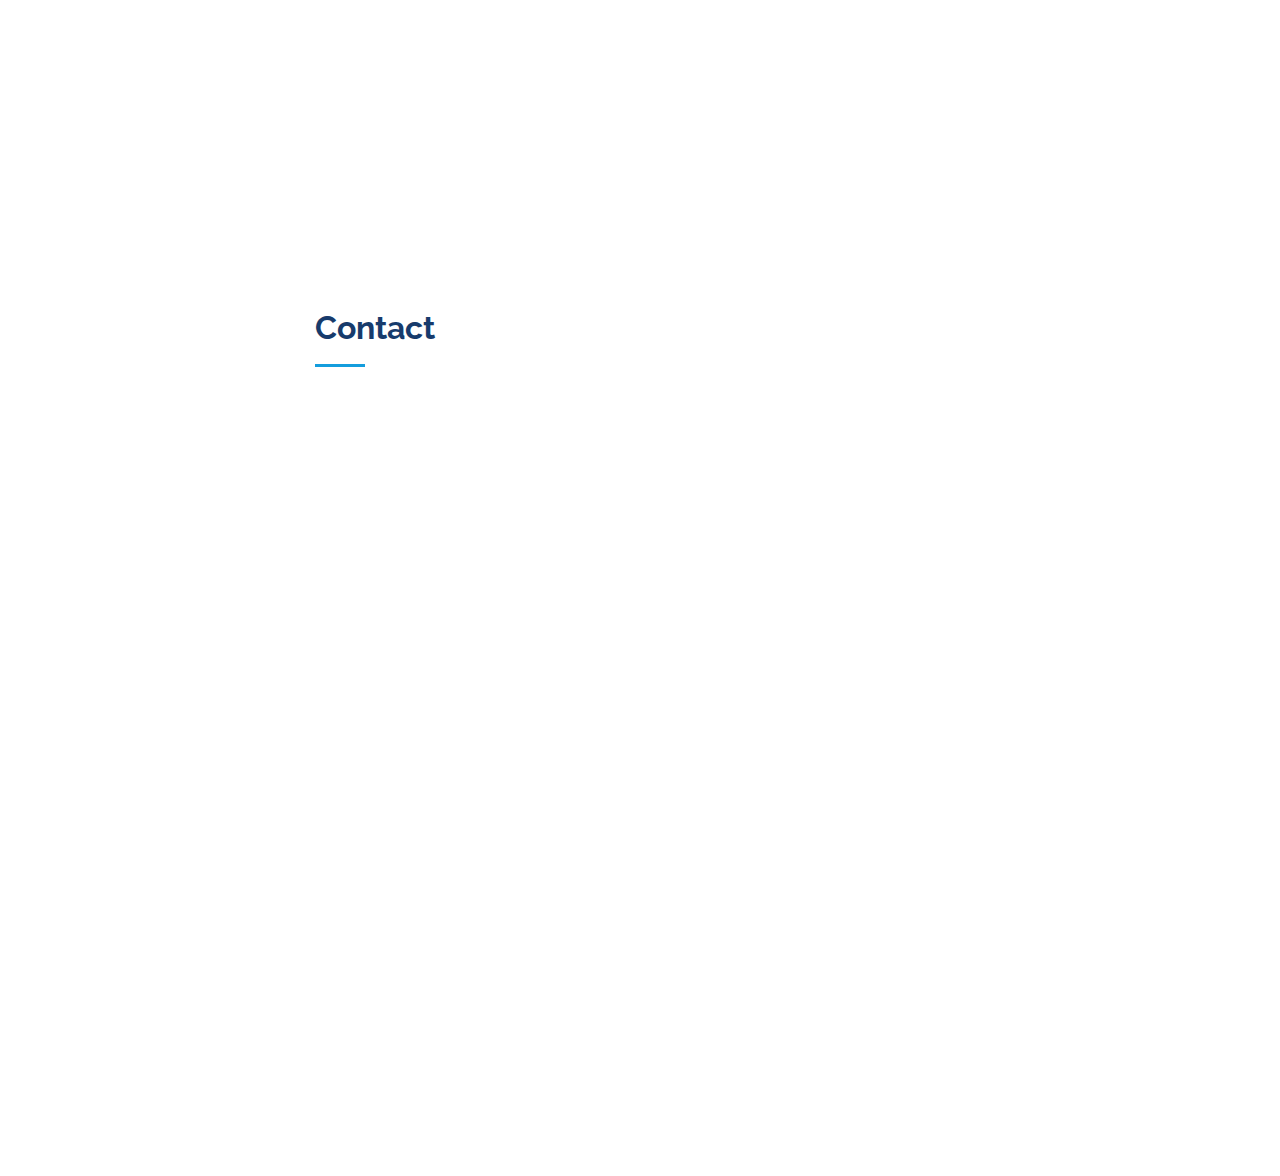
==== commit c7d33922: "info updated" ====
--- a/index.html
+++ b/index.html
@@ -299,78 +299,6 @@
 
       </div>
     </section><!-- End Resume Section -->
-
-    <!-- ======= Testimonials Section ======= -->
-    <section id="testimonials" class="testimonials section-bg">
-      <div class="container">
-
-        <div class="section-title">
-          <h2>Testimonials</h2>
-          <p>Magnam dolores commodi suscipit. Necessitatibus eius consequatur ex aliquid fuga eum quidem. Sit sint consectetur velit. Quisquam quos quisquam cupiditate. Et nemo qui impedit suscipit alias ea. Quia fugiat sit in iste officiis commodi quidem hic quas.</p>
-        </div>
-
-        <div class="owl-carousel testimonials-carousel">
-
-          <div class="testimonial-item" data-aos="fade-up">
-            <p>
-              <i class="bx bxs-quote-alt-left quote-icon-left"></i>
-              Proin iaculis purus consequat sem cure digni ssim donec porttitora entum suscipit rhoncus. Accusantium quam, ultricies eget id, aliquam eget nibh et. Maecen aliquam, risus at semper.
-              <i class="bx bxs-quote-alt-right quote-icon-right"></i>
-            </p>
-            <img src="assets/img/testimonials/testimonials-1.jpg" class="testimonial-img" alt="">
-            <h3>Saul Goodman</h3>
-            <h4>Ceo &amp; Founder</h4>
-          </div>
-
-          <div class="testimonial-item" data-aos="fade-up" data-aos-delay="100">
-            <p>
-              <i class="bx bxs-quote-alt-left quote-icon-left"></i>
-              Export tempor illum tamen malis malis eram quae irure esse labore quem cillum quid cillum eram malis quorum velit fore eram velit sunt aliqua noster fugiat irure amet legam anim culpa.
-              <i class="bx bxs-quote-alt-right quote-icon-right"></i>
-            </p>
-            <img src="assets/img/testimonials/testimonials-2.jpg" class="testimonial-img" alt="">
-            <h3>Sara Wilsson</h3>
-            <h4>Designer</h4>
-          </div>
-
-          <div class="testimonial-item" data-aos="fade-up" data-aos-delay="200">
-            <p>
-              <i class="bx bxs-quote-alt-left quote-icon-left"></i>
-              Enim nisi quem export duis labore cillum quae magna enim sint quorum nulla quem veniam duis minim tempor labore quem eram duis noster aute amet eram fore quis sint minim.
-              <i class="bx bxs-quote-alt-right quote-icon-right"></i>
-            </p>
-            <img src="assets/img/testimonials/testimonials-3.jpg" class="testimonial-img" alt="">
-            <h3>Jena Karlis</h3>
-            <h4>Store Owner</h4>
-          </div>
-
-          <div class="testimonial-item" data-aos="fade-up" data-aos-delay="300">
-            <p>
-              <i class="bx bxs-quote-alt-left quote-icon-left"></i>
-              Fugiat enim eram quae cillum dolore dolor amet nulla culpa multos export minim fugiat minim velit minim dolor enim duis veniam ipsum anim magna sunt elit fore quem dolore labore illum veniam.
-              <i class="bx bxs-quote-alt-right quote-icon-right"></i>
-            </p>
-            <img src="assets/img/testimonials/testimonials-4.jpg" class="testimonial-img" alt="">
-            <h3>Matt Brandon</h3>
-            <h4>Freelancer</h4>
-          </div>
-
-          <div class="testimonial-item" data-aos="fade-up" data-aos-delay="400">
-            <p>
-              <i class="bx bxs-quote-alt-left quote-icon-left"></i>
-              Quis quorum aliqua sint quem legam fore sunt eram irure aliqua veniam tempor noster veniam enim culpa labore duis sunt culpa nulla illum cillum fugiat legam esse veniam culpa fore nisi cillum quid.
-              <i class="bx bxs-quote-alt-right quote-icon-right"></i>
-            </p>
-            <img src="assets/img/testimonials/testimonials-5.jpg" class="testimonial-img" alt="">
-            <h3>John Larson</h3>
-            <h4>Entrepreneur</h4>
-          </div>
-
-        </div>
-
-      </div>
-    </section><!-- End Testimonials Section -->
-
     <!-- ======= Contact Section ======= -->
     <section id="contact" class="contact">
       <div class="container">
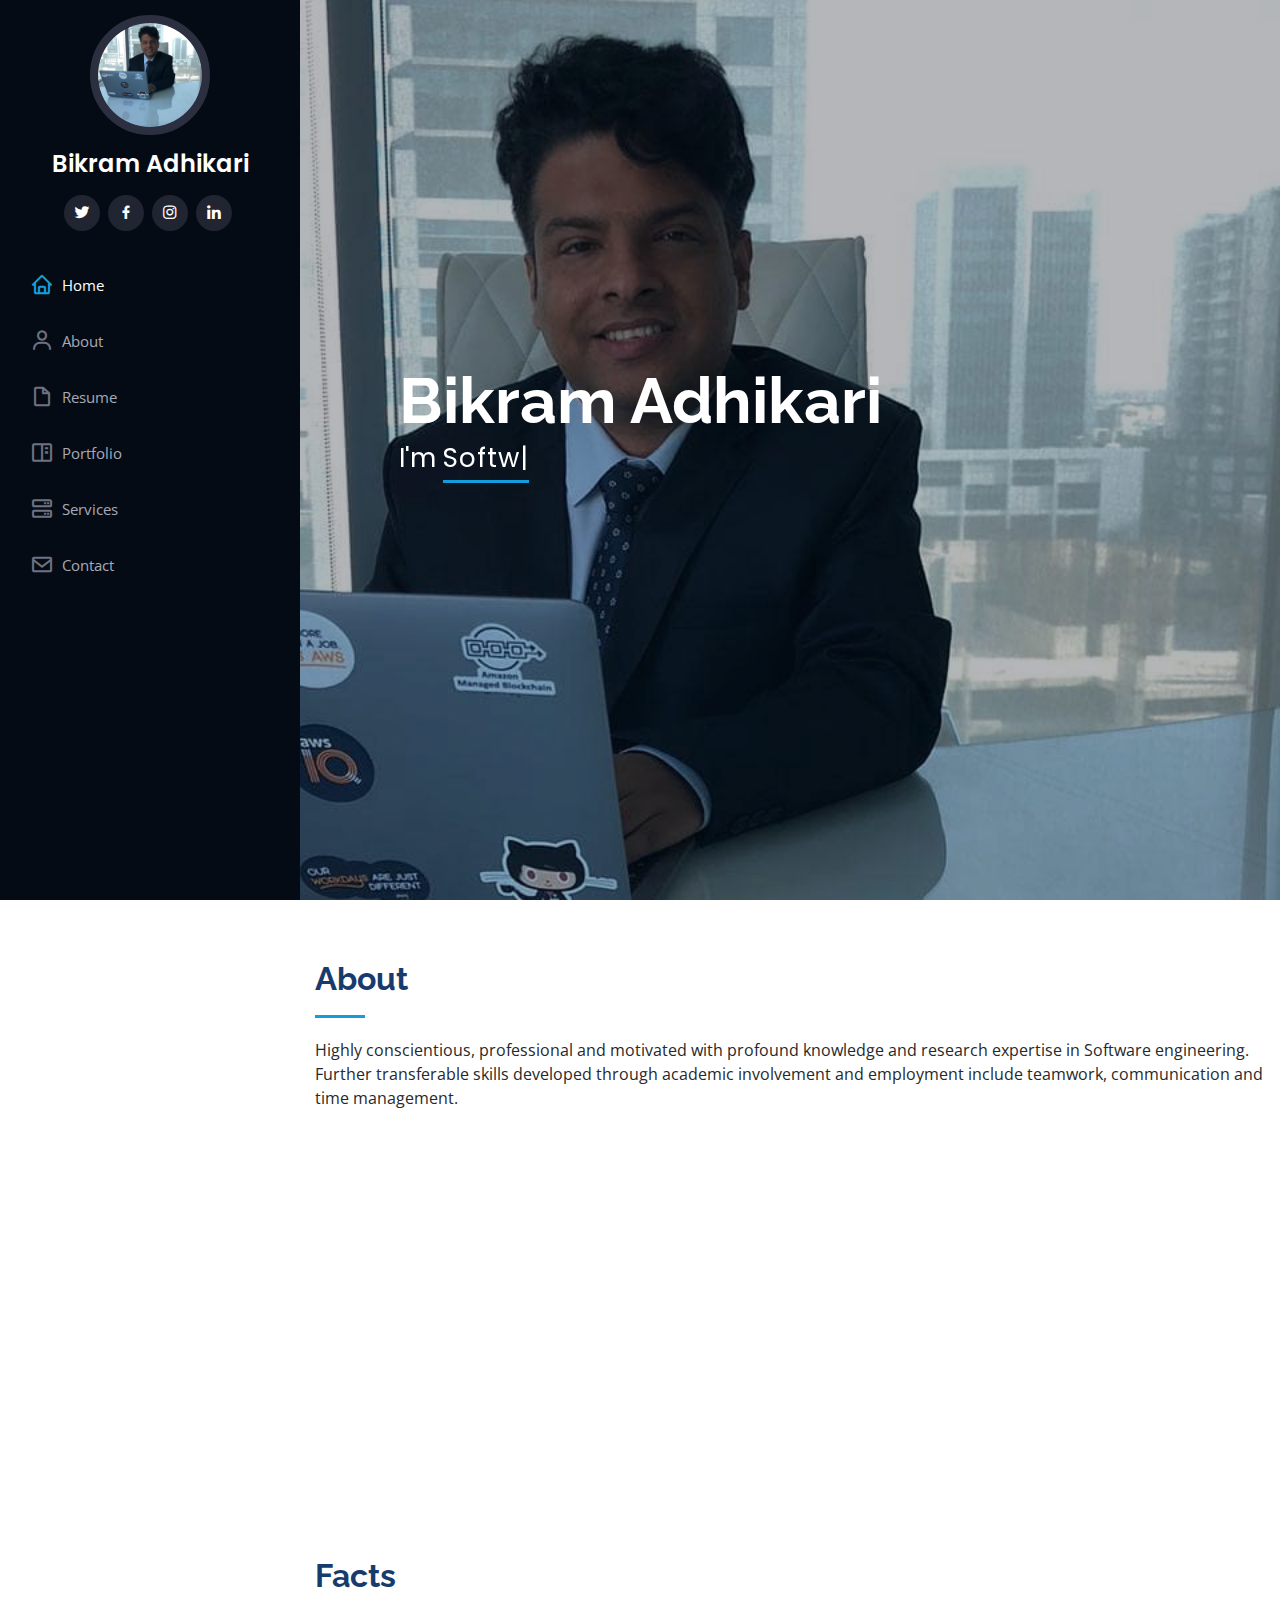
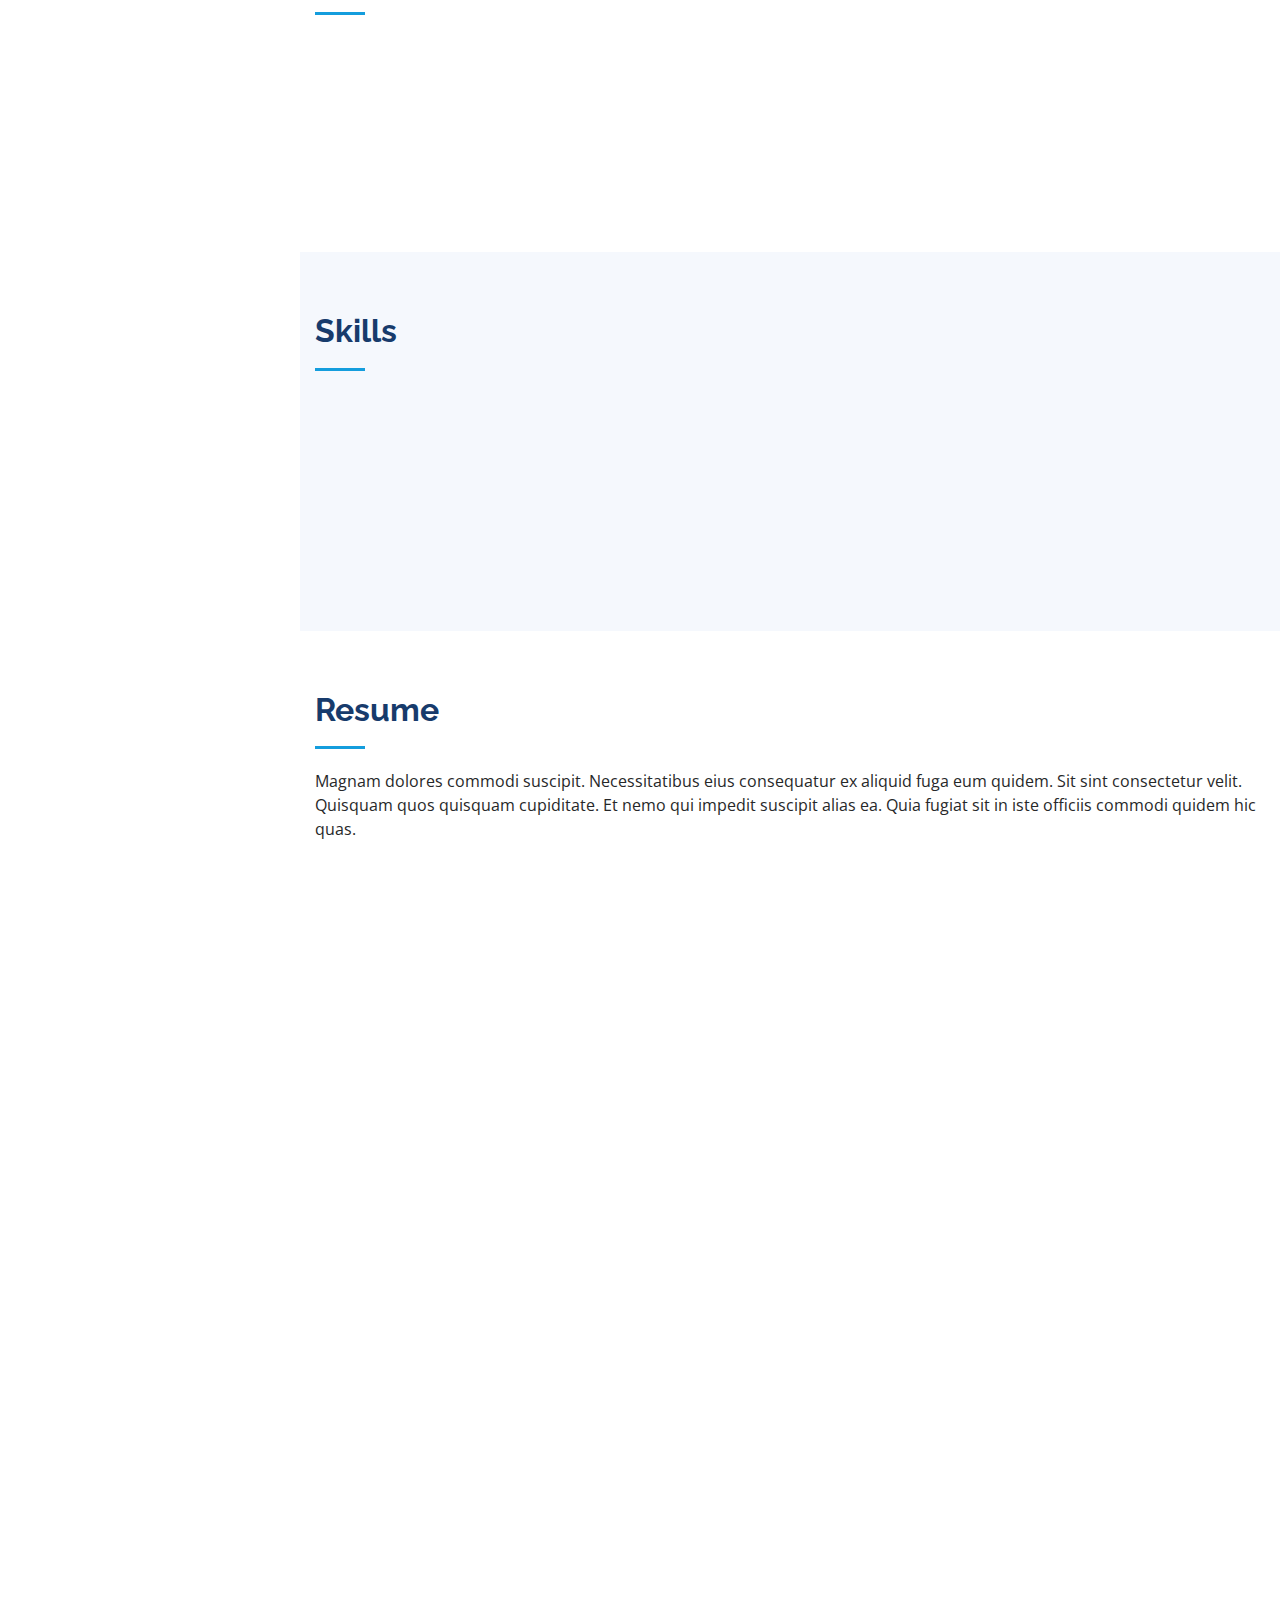
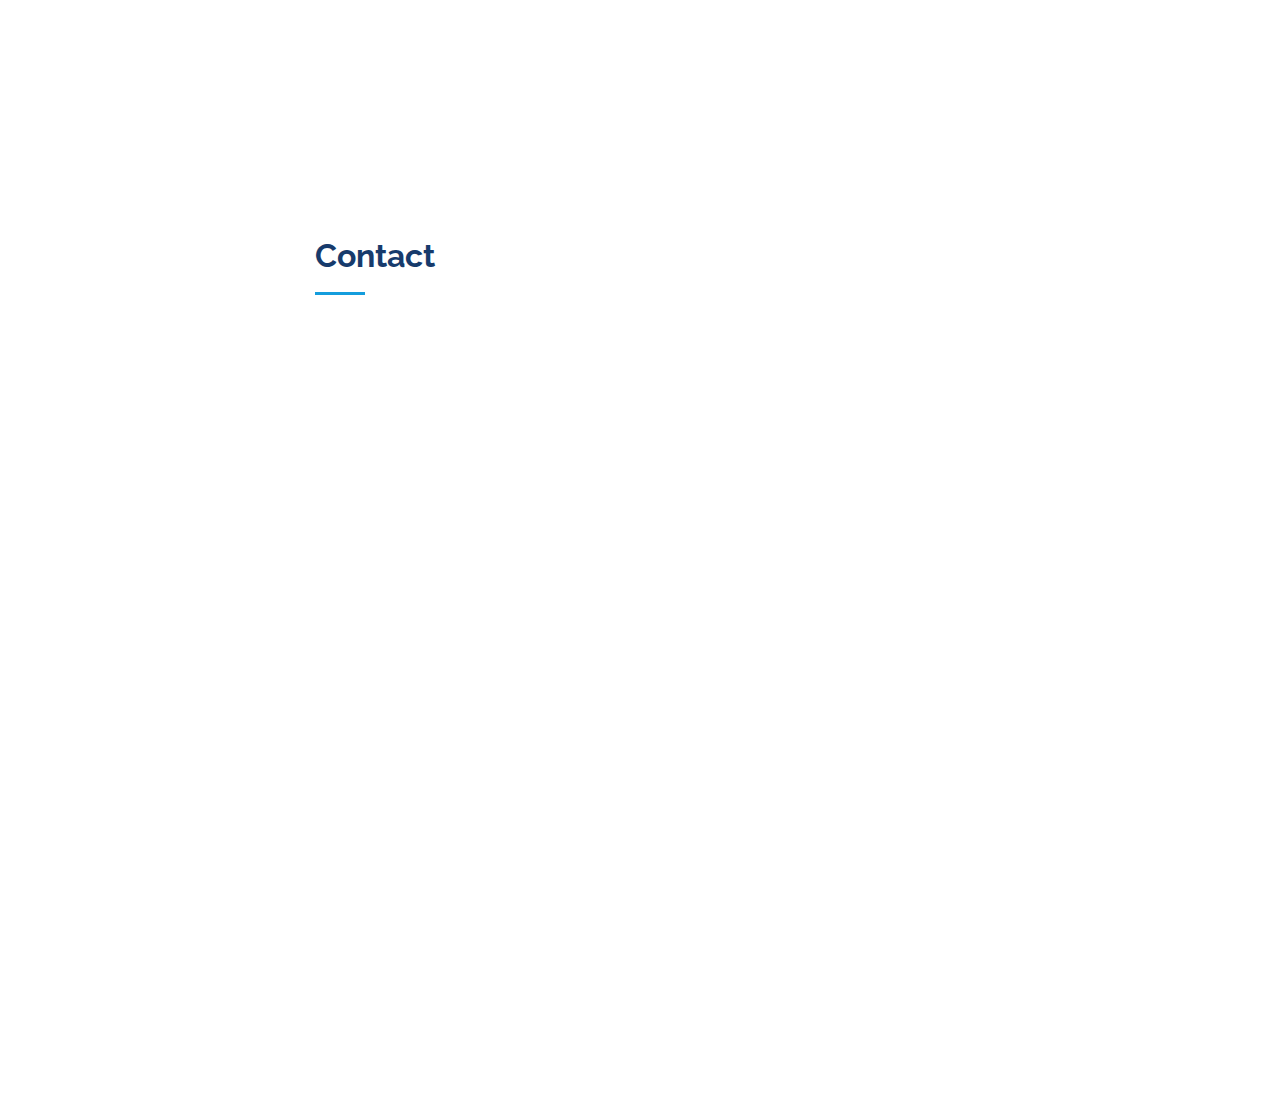
==== commit 7410328d: "info updated" ====
--- a/index.html
+++ b/index.html
@@ -174,7 +174,6 @@
 
         <div class="section-title">
           <h2>Skills</h2>
-          <p>Magnam dolores commodi suscipit. Necessitatibus eius consequatur ex aliquid fuga eum quidem. Sit sint consectetur velit. Quisquam quos quisquam cupiditate. Et nemo qui impedit suscipit alias ea. Quia fugiat sit in iste officiis commodi quidem hic quas.</p>
         </div>
 
         <div class="row skills-content">
@@ -182,21 +181,21 @@
           <div class="col-lg-6" data-aos="fade-up">
 
             <div class="progress">
-              <span class="skill">HTML <i class="val">100%</i></span>
+              <span class="skill">AWS <i class="val">70%</i></span>
               <div class="progress-bar-wrap">
                 <div class="progress-bar" role="progressbar" aria-valuenow="100" aria-valuemin="0" aria-valuemax="100"></div>
               </div>
             </div>
 
             <div class="progress">
-              <span class="skill">CSS <i class="val">90%</i></span>
+              <span class="skill">GCP <i class="val">60%</i></span>
               <div class="progress-bar-wrap">
                 <div class="progress-bar" role="progressbar" aria-valuenow="90" aria-valuemin="0" aria-valuemax="100"></div>
               </div>
             </div>
 
             <div class="progress">
-              <span class="skill">JavaScript <i class="val">75%</i></span>
+              <span class="skill">Azure <i class="val">40%</i></span>
               <div class="progress-bar-wrap">
                 <div class="progress-bar" role="progressbar" aria-valuenow="75" aria-valuemin="0" aria-valuemax="100"></div>
               </div>
@@ -207,21 +206,21 @@
           <div class="col-lg-6" data-aos="fade-up" data-aos-delay="100">
 
             <div class="progress">
-              <span class="skill">PHP <i class="val">80%</i></span>
+              <span class="skill">Devops <i class="val">65%</i></span>
               <div class="progress-bar-wrap">
                 <div class="progress-bar" role="progressbar" aria-valuenow="80" aria-valuemin="0" aria-valuemax="100"></div>
               </div>
             </div>
 
             <div class="progress">
-              <span class="skill">WordPress/CMS <i class="val">90%</i></span>
+              <span class="skill">Python <i class="val">70%</i></span>
               <div class="progress-bar-wrap">
                 <div class="progress-bar" role="progressbar" aria-valuenow="90" aria-valuemin="0" aria-valuemax="100"></div>
               </div>
             </div>
 
             <div class="progress">
-              <span class="skill">Photoshop <i class="val">55%</i></span>
+              <span class="skill">Scala <i class="val">55%</i></span>
               <div class="progress-bar-wrap">
                 <div class="progress-bar" role="progressbar" aria-valuenow="55" aria-valuemin="0" aria-valuemax="100"></div>
               </div>
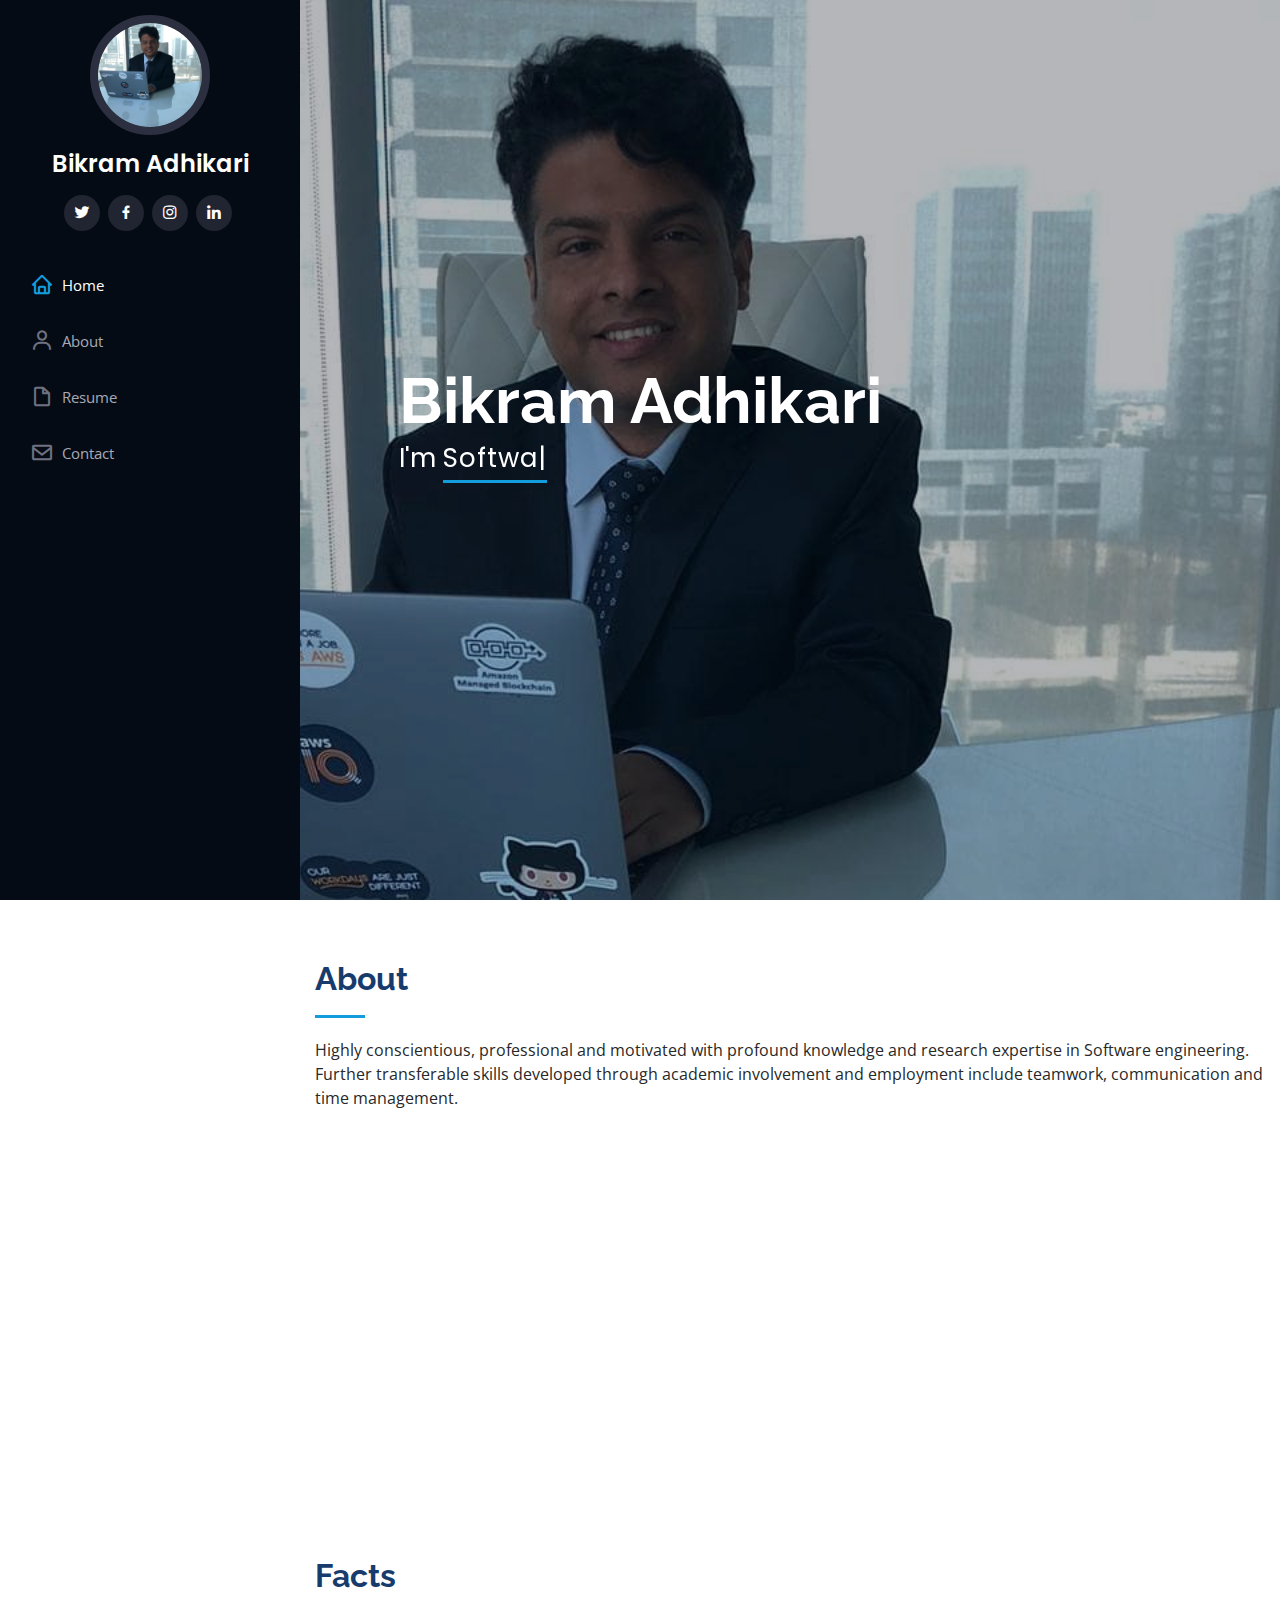
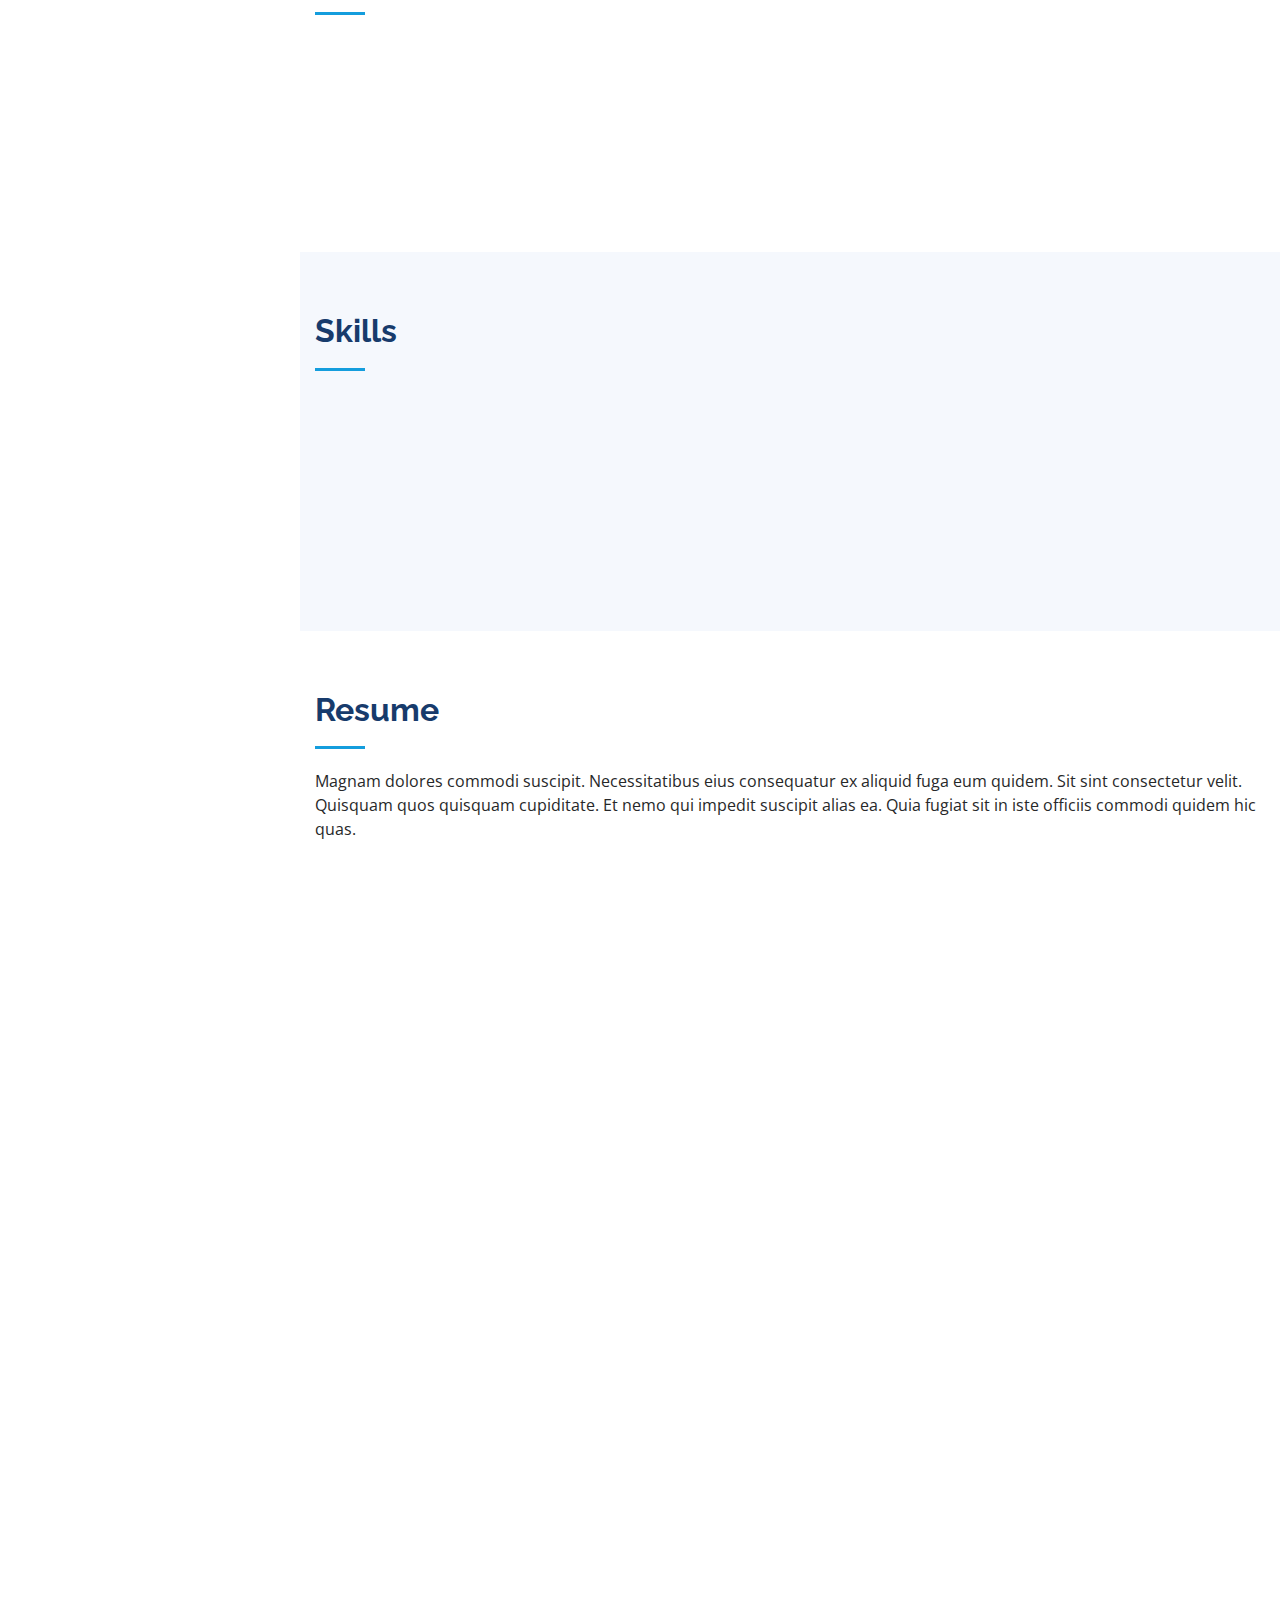
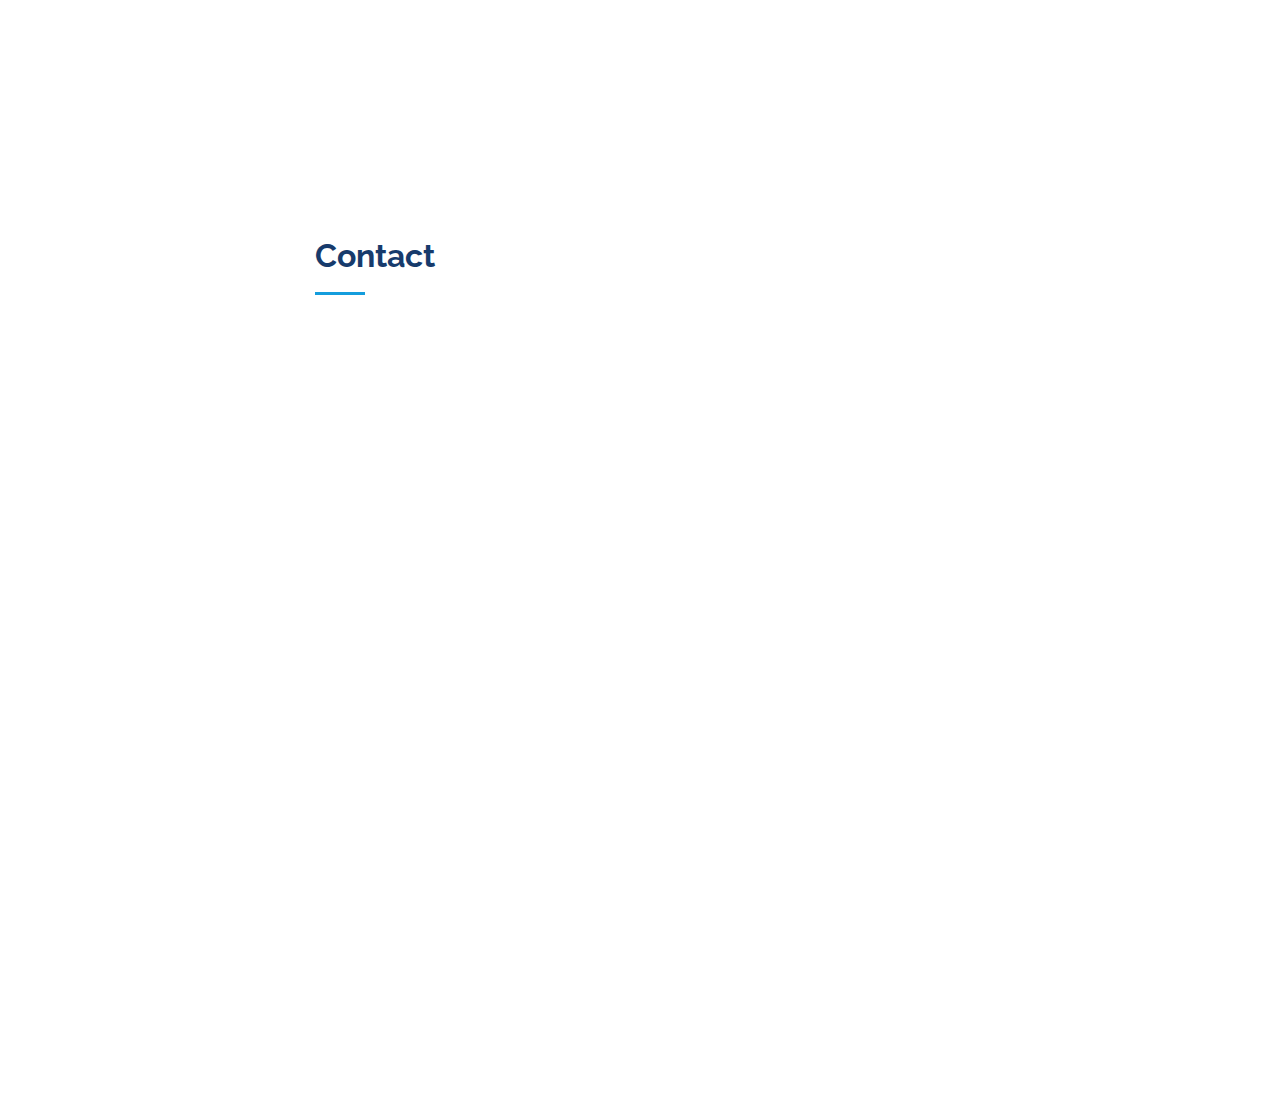
==== commit c75c8181: "info updated" ====
--- a/index.html
+++ b/index.html
@@ -60,8 +60,6 @@
           <li class="active"><a href="index.html"><i class="bx bx-home"></i> <span>Home</span></a></li>
           <li><a href="#about"><i class="bx bx-user"></i> <span>About</span></a></li>
           <li><a href="#resume"><i class="bx bx-file-blank"></i> <span>Resume</span></a></li>
-          <li><a href="#portfolio"><i class="bx bx-book-content"></i> Portfolio</a></li>
-          <li><a href="#services"><i class="bx bx-server"></i> Services</a></li>
           <li><a href="#contact"><i class="bx bx-envelope"></i> Contact</a></li>
 
         </ul>
